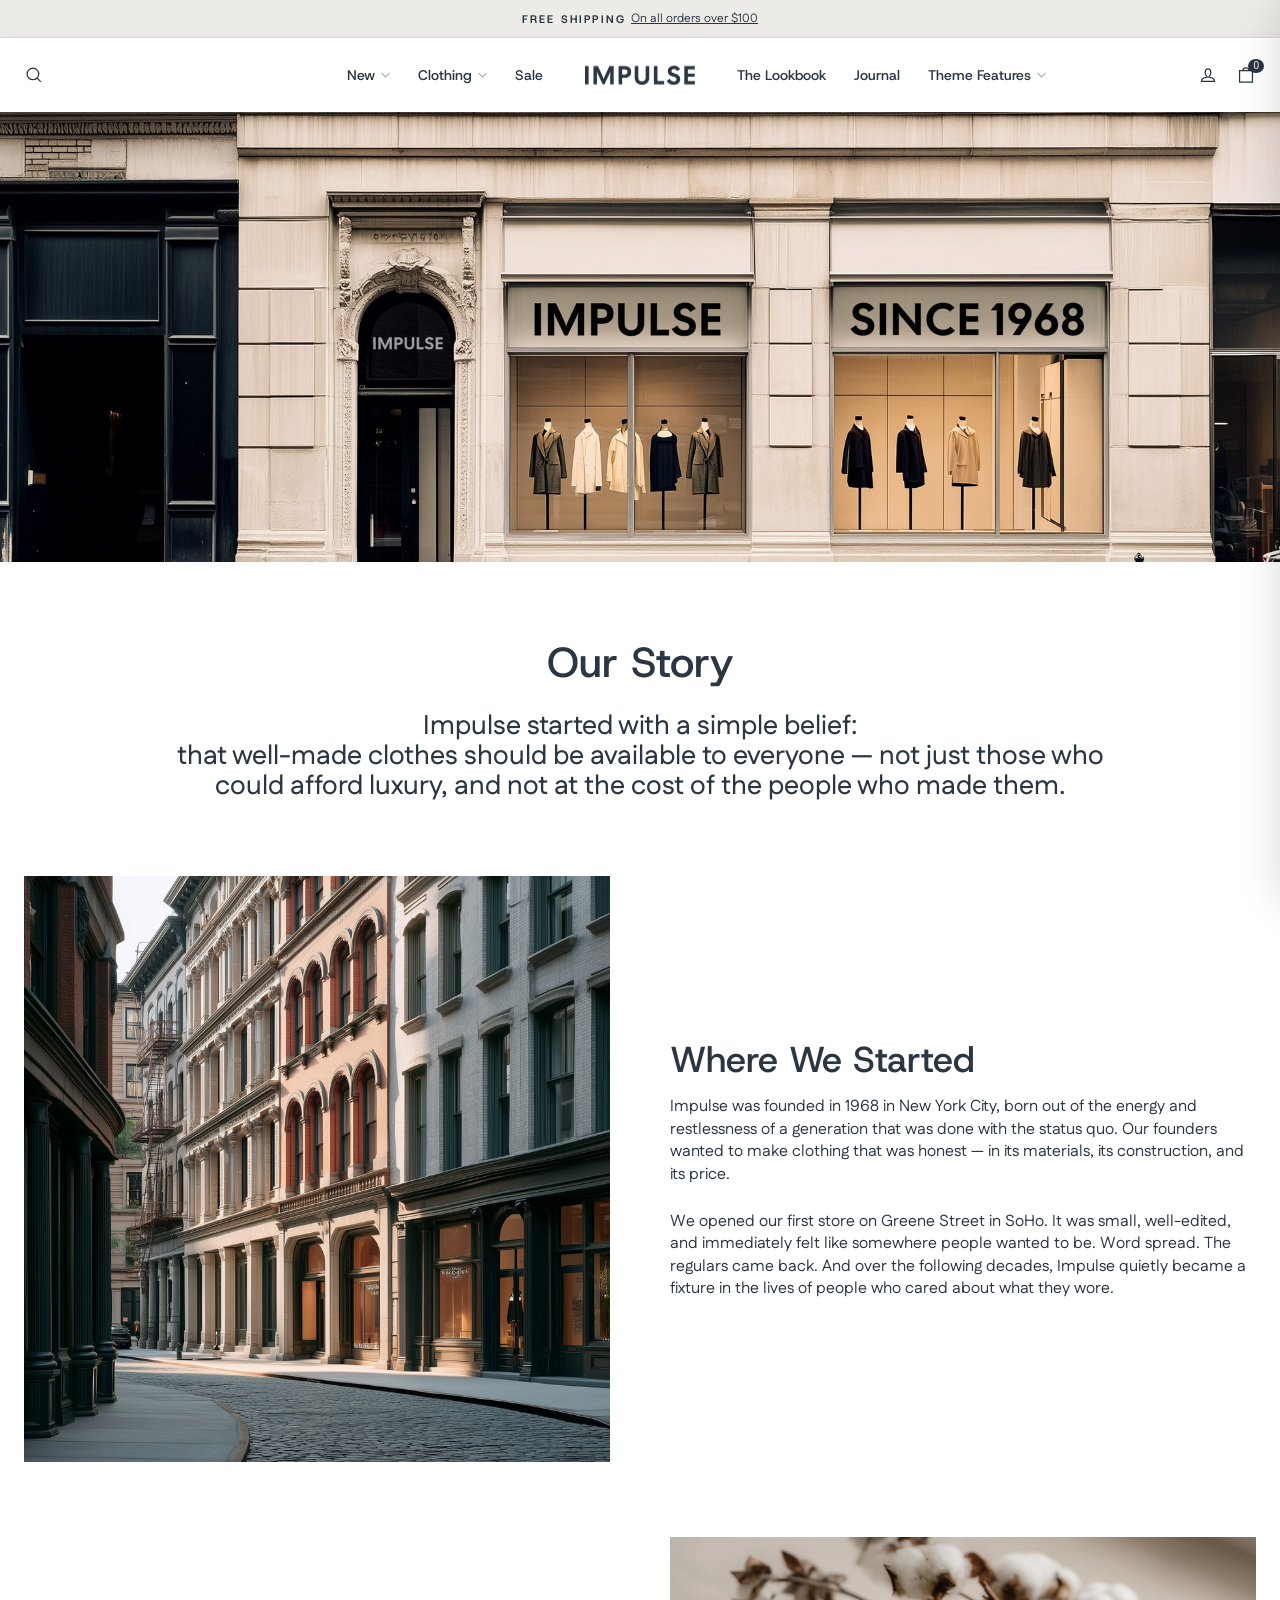
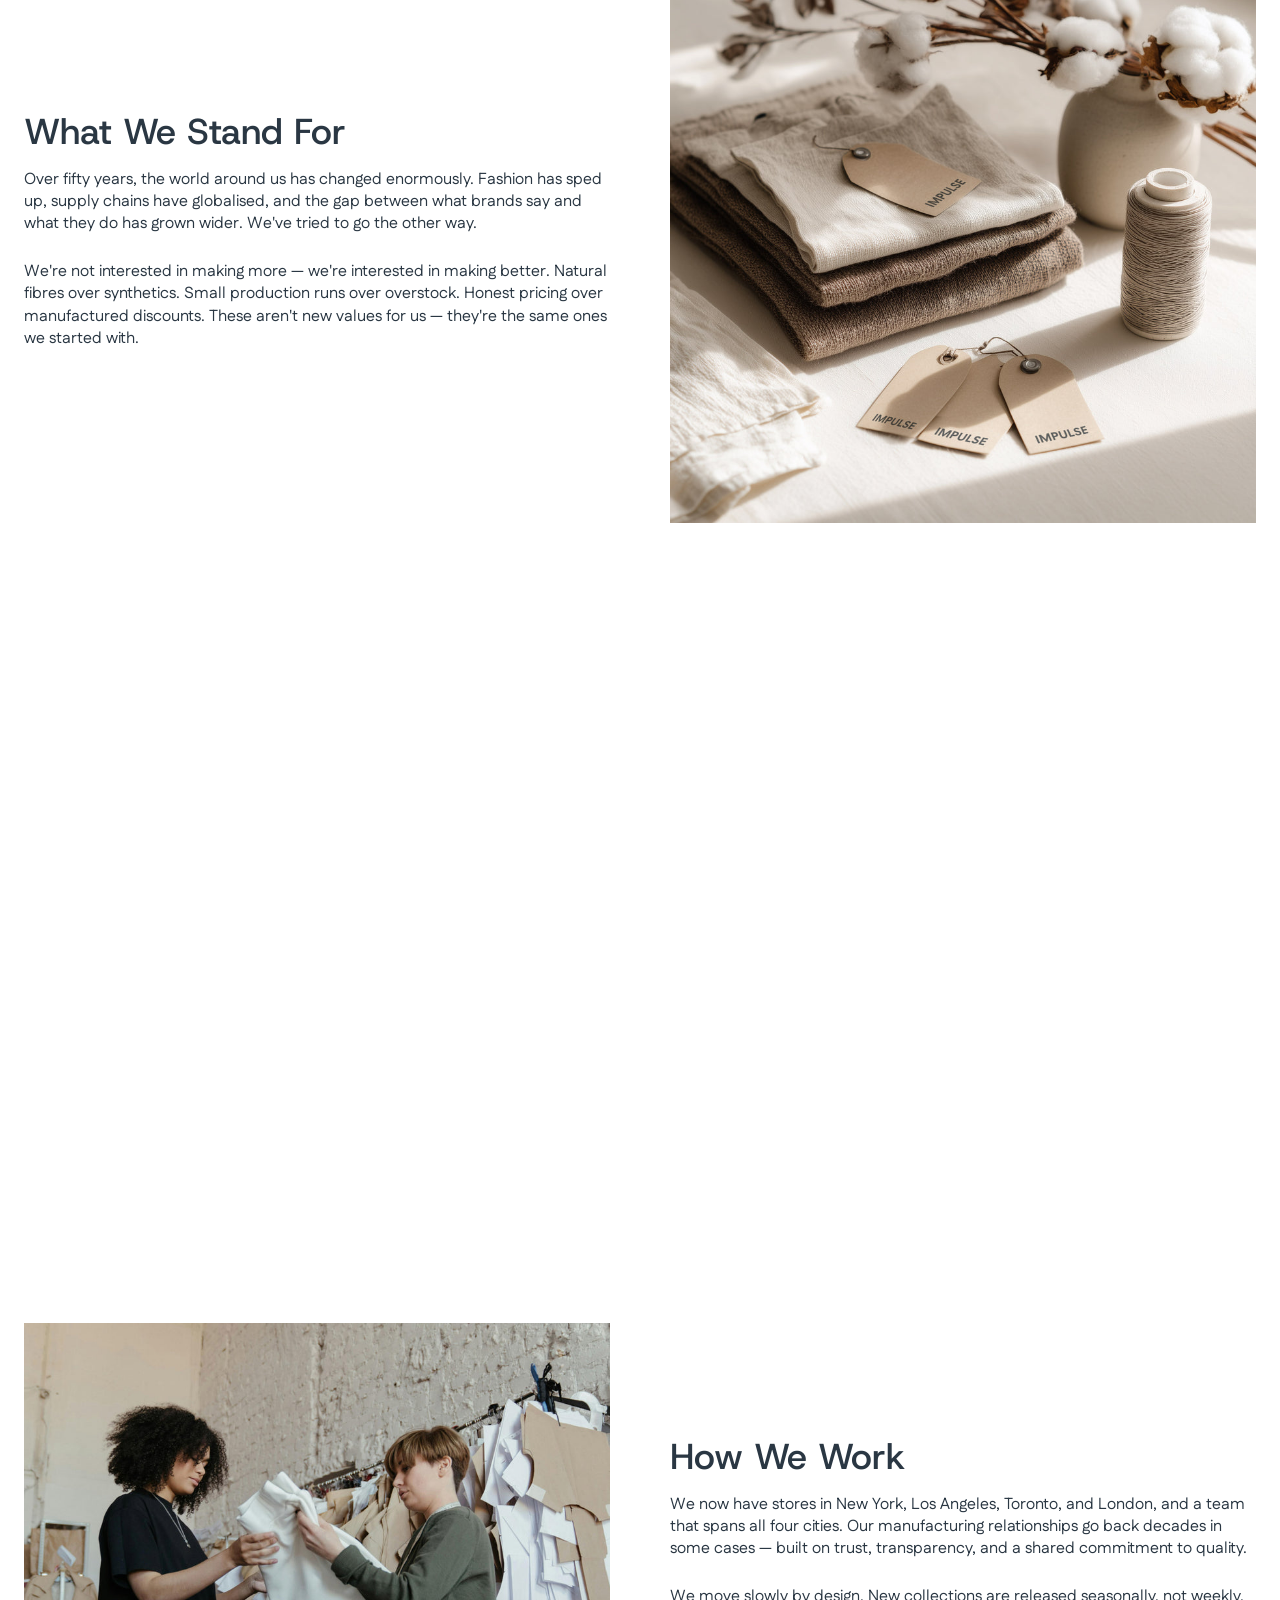
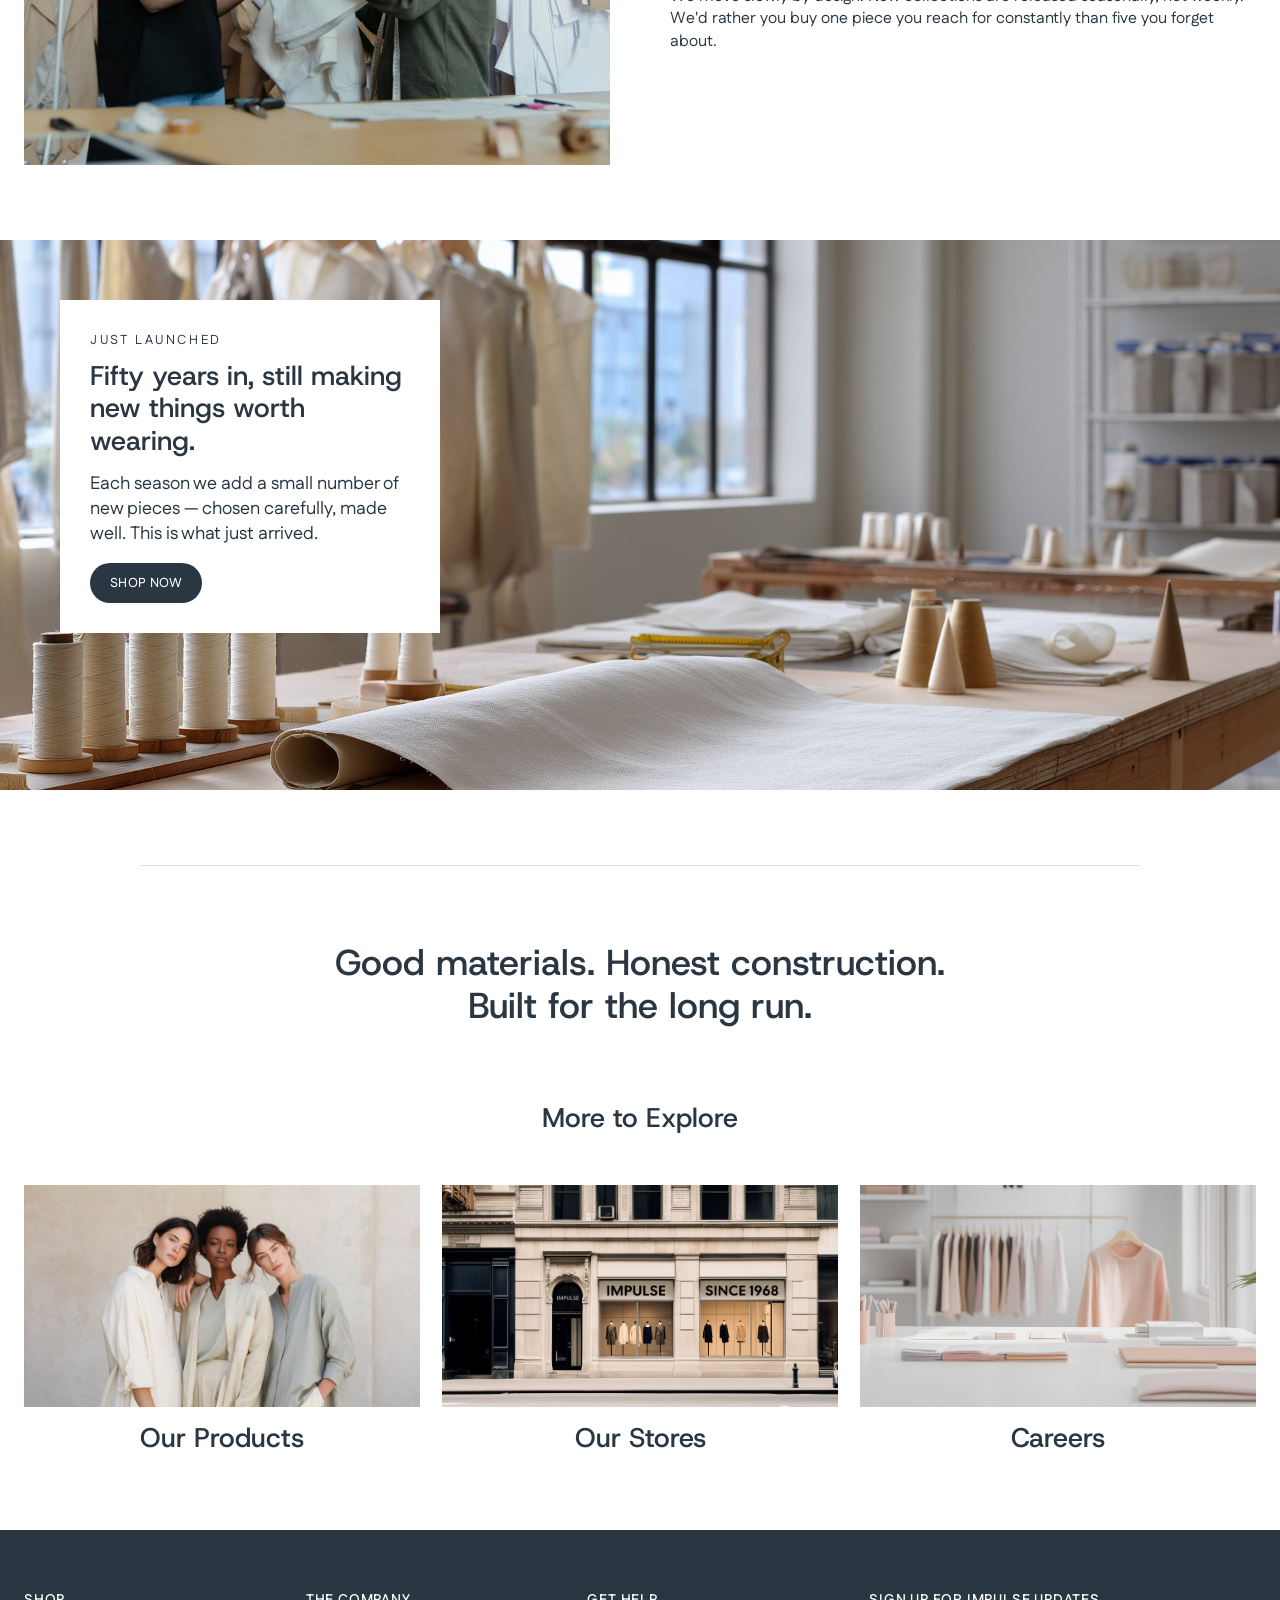
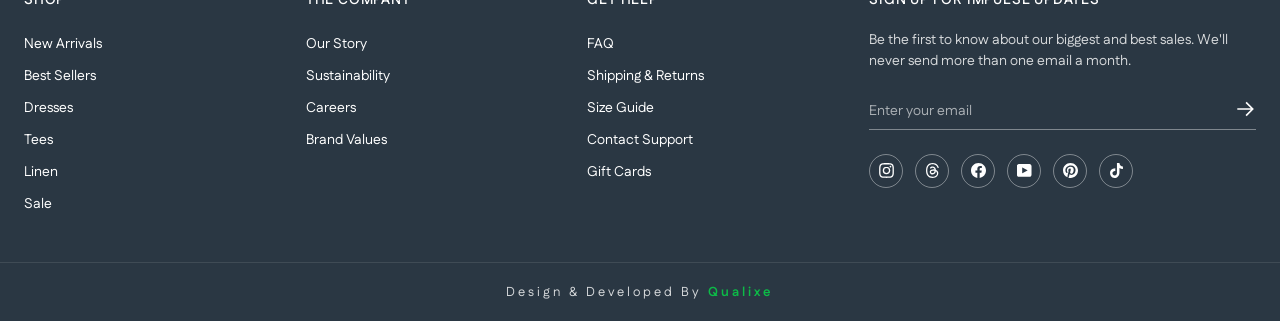
==== about.html @ 66dd013a "contact, about page added" ====
<!DOCTYPE html>
<html lang="en">

<head>
	<meta charset="UTF-8">
	<meta name="viewport" content="width=device-width, initial-scale=1.0">
	<title>Impulse | About Us</title>
	<!-- link css -->
	<link rel="stylesheet" href="./assets/css/swiper-bundle.min.css">
	<link rel="stylesheet" href="./assets/css/style.css">
</head>

<body>

	<!-- announcement bar start -->
	<div class="announcement-bar">
		<div class="announcement-bar__slide is-active">
			<span class="announcement-bar__text">Free shipping</span>
			<a href="#" class="announcement-bar__link">On all orders over $100</a>
		</div>
		<div class="announcement-bar__slide">
			<span class="announcement-bar__text">Hassle-free returns</span>
			<a href="#" class="announcement-bar__link">30-day postage paid returns</a>
		</div>
	</div>
	<!-- announcement bar end -->

	<header class="header" id="siteHeader">
		<!-- secondary toolbar (desktop only) -->
		<div class="header__toolbar">
			<div class="header__toolbar-inner container">
				<ul class="header__toolbar-links">
					<li><a href="#">Sustainability</a></li>
					<li><a href="#">Garment Care</a></li>
					<li><a href="contact.html">Find a Store</a></li>
					<li><a href="contact.html">Customer Care</a></li>
				</ul>
				<div class="header__toolbar-right">
					<div class="header__toolbar-social">
						<a href="#" aria-label="Instagram"><svg viewBox="0 0 32 32">
								<path
									d="M16 3.094c4.206 0 4.7.019 6.363.094 1.538.069 2.369.325 2.925.544.738.287 1.262.625 1.813 1.175s.894 1.075 1.175 1.813c.212.556.475 1.387.544 2.925.075 1.662.094 2.156.094 6.363s-.019 4.7-.094 6.363c-.069 1.538-.325 2.369-.544 2.925-.288.738-.625 1.262-1.175 1.813s-1.075.894-1.813 1.175c-.556.212-1.387.475-2.925.544-1.663.075-2.156.094-6.363.094s-4.7-.019-6.363-.094c-1.537-.069-2.369-.325-2.925-.544-.737-.288-1.263-.625-1.813-1.175s-.894-1.075-1.175-1.813c-.212-.556-.475-1.387-.544-2.925-.075-1.663-.094-2.156-.094-6.363s.019-4.7.094-6.363c.069-1.537.325-2.369.544-2.925.287-.737.625-1.263 1.175-1.813s1.075-.894 1.813-1.175c.556-.212 1.388-.475 2.925-.544 1.662-.081 2.156-.094 6.363-.094zm0-2.838c-4.275 0-4.813.019-6.494.094-1.675.075-2.819.344-3.819.731-1.037.4-1.913.944-2.788 1.819S1.486 4.656 1.08 5.688c-.387 1-.656 2.144-.731 3.825-.075 1.675-.094 2.213-.094 6.488s.019 4.813.094 6.494c.075 1.675.344 2.819.731 3.825.4 1.038.944 1.913 1.819 2.788s1.756 1.413 2.788 1.819c1 .387 2.144.656 3.825.731s2.213.094 6.494.094 4.813-.019 6.494-.094c1.675-.075 2.819-.344 3.825-.731 1.038-.4 1.913-.944 2.788-1.819s1.413-1.756 1.819-2.788c.387-1 .656-2.144.731-3.825s.094-2.212.094-6.494-.019-4.813-.094-6.494c-.075-1.675-.344-2.819-.731-3.825-.4-1.038-.944-1.913-1.819-2.788s-1.756-1.413-2.788-1.819c-1-.387-2.144-.656-3.825-.731C20.812.275 20.275.256 16 .256z" />
								<path
									d="M16 7.912a8.088 8.088 0 0 0 0 16.175c4.463 0 8.087-3.625 8.087-8.088s-3.625-8.088-8.088-8.088zm0 13.338a5.25 5.25 0 1 1 0-10.5 5.25 5.25 0 1 1 0 10.5zM26.294 7.594a1.887 1.887 0 1 1-3.774.002 1.887 1.887 0 0 1 3.774-.003z" />
							</svg></a>
						<a href="#" aria-label="Threads"><svg viewBox="0 0 20 20">
								<path
									d="M14.743 9.27a6.873 6.873 0 0 0-.262-.12c-.154-2.844-1.708-4.472-4.318-4.49h-.036c-1.56 0-2.859.667-3.658 1.88l1.435.984c.597-.905 1.534-1.098 2.224-1.098h.024c.86.005 1.508.255 1.927.742.306.355.51.845.611 1.464a10.98 10.98 0 0 0-2.467-.12c-2.48.144-4.076 1.59-3.969 3.602.054 1.02.563 1.897 1.43 2.47.735.485 1.68.722 2.663.668 1.298-.07 2.316-.566 3.026-1.471.54-.688.88-1.579 1.031-2.701.619.373 1.077.864 1.33 1.455.43 1.003.456 2.652-.89 3.997-1.18 1.178-2.596 1.688-4.738 1.703-2.376-.017-4.173-.78-5.342-2.264C3.67 14.58 3.105 12.57 3.084 10c.021-2.571.586-4.58 1.68-5.97 1.169-1.486 2.966-2.248 5.341-2.265 2.394.017 4.222.783 5.435 2.275.595.732 1.043 1.653 1.339 2.726l1.682-.45c-.358-1.32-.922-2.458-1.69-3.402C15.316 1.001 13.041.02 10.111 0H10.1C7.175.02 4.926 1.004 3.415 2.925c-1.344 1.709-2.037 4.087-2.06 7.068v.014c.023 2.98.716 5.359 2.06 7.068C4.926 18.995 7.175 19.98 10.1 20h.011c2.6-.018 4.433-.699 5.943-2.207 1.975-1.974 1.916-4.447 1.265-5.966-.467-1.089-1.358-1.973-2.576-2.557Zm-4.489 4.22c-1.087.062-2.217-.427-2.273-1.472-.041-.775.552-1.64 2.34-1.743.205-.012.406-.018.603-.018.65 0 1.257.063 1.81.184-.207 2.573-1.415 2.99-2.48 3.05Z" />
							</svg></a>
						<a href="#" aria-label="Facebook"><svg viewBox="0 0 14222 14222">
								<path
									d="M14222 7112c0 3549.352-2600.418 6491.344-6000 7024.72V9168h1657l315-2056H8222V5778c0-562 275-1111 1159-1111h897V2917s-814-139-1592-139c-1624 0-2686 984-2686 2767v1567H4194v2056h1806v4968.72C2600.418 13603.344 0 10661.352 0 7112 0 3184.703 3183.703 1 7111 1s7111 3183.703 7111 7111Zm-8222 7025c362 57 733 86 1111 86-377.945 0-749.003-29.485-1111-86.28Zm2222 0v-.28a7107.458 7107.458 0 0 1-167.717 24.267A7407.158 7407.158 0 0 0 8222 14137Zm-167.717 23.987C7745.664 14201.89 7430.797 14223 7111 14223c319.843 0 634.675-21.479 943.283-62.013Z" />
							</svg></a>
						<a href="#" aria-label="YouTube"><svg viewBox="0 0 21 20">
								<path
									d="M-.196 15.803q0 1.23.812 2.092t1.977.861h14.946q1.165 0 1.977-.861t.812-2.092V3.909q0-1.23-.82-2.116T17.539.907H2.593q-1.148 0-1.969.886t-.82 2.116v11.894zm7.465-2.149V6.058q0-.115.066-.18.049-.016.082-.016l.082.016 7.153 3.806q.066.066.066.164 0 .066-.066.131l-7.153 3.806q-.033.033-.066.033-.066 0-.098-.033-.066-.066-.066-.131z" />
							</svg></a>
						<a href="#" aria-label="Pinterest"><svg viewBox="0 0 256 256">
								<path
									d="M0 128.002c0 52.414 31.518 97.442 76.619 117.239-.36-8.938-.064-19.668 2.228-29.393 2.461-10.391 16.47-69.748 16.47-69.748s-4.089-8.173-4.089-20.252c0-18.969 10.994-33.136 24.686-33.136 11.643 0 17.268 8.745 17.268 19.217 0 11.704-7.465 29.211-11.304 45.426-3.207 13.578 6.808 24.653 20.203 24.653 24.252 0 40.586-31.149 40.586-68.055 0-28.054-18.895-49.052-53.262-49.052-38.828 0-63.017 28.956-63.017 61.3 0 11.152 3.288 19.016 8.438 25.106 2.368 2.797 2.697 3.922 1.84 7.134-.614 2.355-2.024 8.025-2.608 10.272-.852 3.242-3.479 4.401-6.409 3.204-17.884-7.301-26.213-26.886-26.213-48.902 0-36.361 30.666-79.961 91.482-79.961 48.87 0 81.035 35.364 81.035 73.325 0 50.213-27.916 87.726-69.066 87.726-13.819 0-26.818-7.47-31.271-15.955 0 0-7.431 29.492-9.005 35.187-2.714 9.869-8.026 19.733-12.883 27.421a127.897 127.897 0 0 0 36.277 5.249c70.684 0 127.996-57.309 127.996-128.005C256.001 57.309 198.689 0 128.005 0 57.314 0 0 57.309 0 128.002Z" />
							</svg></a>
						<a href="#" aria-label="TikTok"><svg viewBox="0 0 2859 3333">
								<path
									d="M2081 0c55 473 319 755 778 785v532c-266 26-499-61-770-225v995c0 1264-1378 1659-1932 753-356-583-138-1606 1004-1647v561c-87 14-180 36-265 65-254 86-398 247-358 531 77 544 1075 705 992-358V1h551z" />
							</svg></a>
					</div>
					<div class="header__currency">
						<button type="button" id="currencyToggle">
							United States (USD $)
							<svg class="chevron" viewBox="0 0 28 16" fill="none" xmlns="http://www.w3.org/2000/svg">
								<path d="m1.57 1.59 12.76 12.77L27.1 1.59" stroke-width="2" stroke="currentColor" fill="none" />
							</svg>
						</button>
						<ul class="header__currency-list" id="currencyList">
							<li><a href="#">United States (USD $)</a></li>
							<li><a href="#">Afghanistan (USD $)</a></li>
							<li><a href="#">Åland Islands (EUR &euro;)</a></li>
							<li><a href="#">Albania (USD $)</a></li>
							<li><a href="#">Algeria (USD $)</a></li>
							<li><a href="#">Andorra (EUR &euro;)</a></li>
							<li><a href="#">Angola (USD $)</a></li>
							<li><a href="#">Anguilla (USD $)</a></li>
							<li><a href="#">Antigua &amp; Barbuda (USD $)</a></li>
							<li><a href="#">Argentina (USD $)</a></li>
							<li><a href="#">Armenia (USD $)</a></li>
							<li><a href="#">Aruba (USD $)</a></li>
							<li><a href="#">Ascension Island (USD $)</a></li>
							<li><a href="#">Australia (AUD $)</a></li>
							<li><a href="#">Austria (EUR &euro;)</a></li>
						</ul>
					</div>
				</div>
			</div>
		</div>
		<!-- main header row -->
		<div class="header__main">
			<div class="header__main-inner container">
				<div class="header__side header__side--left">
					<button class="header__icon-btn header__search-btn only-desktop" id="searchToggle" aria-label="Search">
						<svg aria-hidden="true" focusable="false" role="presentation" class="icon icon-search" viewBox="0 0 64 64">
							<title>icon-search</title>
							<path d="M47.16 28.58A18.58 18.58 0 1 1 28.58 10a18.58 18.58 0 0 1 18.58 18.58ZM54 54 41.94 42"></path>
						</svg>
					</button>
					<button class="header__icon-btn header__menu-toggle only-mobile" id="menuToggle" aria-label="Site navigation">
						<svg class="icon icon-hamburger" viewBox="0 0 64 64" fill="none" xmlns="http://www.w3.org/2000/svg">
							<path d="M7 15h51M7 32h43M7 49h51" />
						</svg>
					</button>

					<nav class="header__nav only-desktop">
						<ul>
							<li class="header__nav-item has-megamenu">
								<details class="megamenu-details">
									<summary>New
										<svg class="chevron" viewBox="0 0 28 16" fill="none" xmlns="http://www.w3.org/2000/svg">
											<path d="m1.57 1.59 12.76 12.77L27.1 1.59" stroke-width="2" stroke="currentColor" fill="none" />
										</svg>
									</summary>
									<div class="megamenu">
										<div class="megamenu__inner container">
											<div class="megamenu__columns">
												<div class="megamenu__col">
													<a href="collections.html" class="megamenu__col-title">Featured</a>
													<a href="collections.html">All New</a>
													<a href="collections.html">New This Week</a>
													<a href="collections.html">Staff Picks</a>
													<a href="collections.html">Spring / Summer Edit</a>
												</div>
												<div class="megamenu__col">
													<span class="megamenu__col-title">Shop By Category</span>
													<a href="collections.html">New Dresses</a>
													<a href="collections.html">New Tops</a>
													<a href="collections.html">New Bottoms</a>
													<a href="collections.html">New Layers</a>
													<a href="collections.html">New Linen</a>
												</div>
												<div class="megamenu__col">
													<span class="megamenu__col-title">Shop By Occasion</span>
													<a href="collections.html">Everyday Essentials</a>
													<a href="collections.html">Workwear</a>
													<a href="collections.html">Weekend</a>
													<a href="collections.html">Vacation Ready</a>
													<a href="collections.html">Event Dressing</a>
												</div>
												<div class="megamenu__col">
													<span class="megamenu__col-title">Collections</span>
													<a href="collections.html">The Linen Edit</a>
													<a href="collections.html">Minimalist Staples</a>
													<a href="collections.html">Soft Tailoring</a>
													<a href="collections.html">Neutral Tones</a>
													<a href="collections.html">Monochrome Looks</a>
												</div>
											</div>
											<div class="megamenu__promos">
												<a href="collections.html" class="megamenu__promo">
													<img src="./assets/images/grid/grid-soft-neutrals.jpg" alt="Linen Favorites">
													<p class="megamenu__promo-title">Linen Favorites</p>
													<p class="megamenu__promo-text">Breathable, relaxed pieces for everyday wear</p>
												</a>
												<a href="collections.html" class="megamenu__promo">
													<img src="./assets/images/products/product-wren-coat.png" alt="The Wren Coat">
													<p class="megamenu__promo-title">New This Week</p>
													<span class="btn btn--sm">The Wren Coat</span>
												</a>
											</div>
										</div>
									</div>
								</details>
							</li>
							<li class="header__nav-item has-megamenu">
								<details class="megamenu-details">
									<summary>Clothing
										<svg class="chevron" viewBox="0 0 28 16" fill="none" xmlns="http://www.w3.org/2000/svg">
											<path d="m1.57 1.59 12.76 12.77L27.1 1.59" stroke-width="2" stroke="currentColor" fill="none" />
										</svg>
									</summary>
									<div class="megamenu">
										<div class="megamenu__inner container">
											<div class="megamenu__columns megamenu__columns--with-images">
												<div class="megamenu__col">
													<a href="collections.html"><img src="./assets/images/categories/category-tops.jpg" alt="Tops"
															class="megamenu__col-img"></a>
													<a href="collections.html" class="megamenu__col-title">Tops</a>
													<a href="collections.html">Tees</a>
													<a href="collections.html">Shirts</a>
													<a href="collections.html">Knit Tops</a>
												</div>
												<div class="megamenu__col">
													<a href="collections.html"><img src="./assets/images/categories/category-bottoms.jpg" alt="Bottoms"
															class="megamenu__col-img"></a>
													<a href="collections.html" class="megamenu__col-title">Bottoms</a>
													<a href="collections.html">Trousers</a>
													<a href="collections.html">Skirts</a>
													<a href="collections.html">Shorts</a>
												</div>
												<div class="megamenu__col">
													<a href="collections.html"><img src="./assets/images/categories/category-dresses.jpg" alt="Dresses"
															class="megamenu__col-img"></a>
													<a href="collections.html" class="megamenu__col-title">Dresses</a>
													<a href="collections.html">Casual Dresses</a>
													<a href="collections.html">Midi Dresses</a>
													<a href="collections.html">Occasional Dresses</a>
												</div>
												<div class="megamenu__col">
													<a href="collections.html"><img src="./assets/images/categories/category-layers.jpg" alt="Layers"
															class="megamenu__col-img"></a>
													<a href="collections.html" class="megamenu__col-title">Layers</a>
													<a href="collections.html">Blazers</a>
													<a href="collections.html">Jackets</a>
													<a href="collections.html">Cardigans</a>
													<a href="collections.html">Sweaters</a>
												</div>
												<div class="megamenu__col">
													<a href="collections.html"><img src="./assets/images/categories/category-linen.jpg" alt="Linen"
															class="megamenu__col-img"></a>
													<a href="collections.html" class="megamenu__col-title">Linen</a>
													<a href="collections.html">Linen Dresses</a>
													<a href="collections.html">Linen Shirts</a>
													<a href="collections.html">Linen Pants</a>
													<a href="collections.html">Linen Shorts</a>
													<a href="collections.html">Linen Layers</a>
												</div>
											</div>
										</div>
									</div>
								</details>
							</li>
							<li class="header__nav-item"><a href="collections.html">Sale</a></li>
						</ul>
					</nav>
				</div>

				<a href="./index.html" class="header__logo">
					<img src="./assets/images/logo/logo.png" alt="Impulse" class="header__logo-img header__logo-img--dark">
					<img src="./assets/images/logo/logo-white.png" alt="Impulse" class="header__logo-img header__logo-img--light">
				</a>

				<div class="header__side header__side--right">
					<nav class="header__nav only-desktop">
						<ul>
							<li class="header__nav-item"><a href="#">The Lookbook</a></li>
							<li class="header__nav-item"><a href="#">Journal</a></li>
							<li class="header__nav-item has-megamenu">
								<details class="megamenu-details">
									<summary>Theme Features
										<svg class="chevron" viewBox="0 0 28 16" fill="none" xmlns="http://www.w3.org/2000/svg">
											<path d="m1.57 1.59 12.76 12.77L27.1 1.59" stroke-width="2" stroke="currentColor" fill="none" />
										</svg>
									</summary>
									<div class="megamenu">
										<div class="megamenu__inner container">
											<div class="megamenu__columns megamenu__columns--narrow">
												<div class="megamenu__col">
													<span class="megamenu__col-title">Presets</span>
													<a href="#">Impulse</a>
													<a href="#">Apothecary</a>
													<a href="#">Dune</a>
													<a href="#">Terrain</a>
												</div>
												<div class="megamenu__col">
													<span class="megamenu__col-title">Pages</span>
													<a href="products.html">Product Page</a>
													<a href="collections.html">Collection Page</a>
													<a href="#">Pre-order</a>
													<a href="#">Gift Card</a>
													<a href="contact.html">Find a Store</a>
												</div>
											</div>
											<div class="megamenu__promos megamenu__promos--single">
												<a href="collections.html" class="megamenu__promo">
													<img src="./assets/images/hero/hero-main.jpg" alt="Impulse Theme">
												</a>
											</div>
										</div>
									</div>
								</details>
							</li>
						</ul>
					</nav>
					<div class="header__icons">
						<button class="header__icon-btn header__search-btn only-mobile" id="searchToggleMobile" aria-label="Search">
							<svg aria-hidden="true" focusable="false" role="presentation" class="icon icon-search"
								viewBox="0 0 64 64">
								<title>icon-search</title>
								<path d="M47.16 28.58A18.58 18.58 0 1 1 28.58 10a18.58 18.58 0 0 1 18.58 18.58ZM54 54 41.94 42"></path>
							</svg>
						</button>
						<button class="header__icon-btn only-desktop" aria-label="Account">
							<svg class="icon icon-user" viewBox="0 0 64 64" fill="none" xmlns="http://www.w3.org/2000/svg">
								<path
									d="M35 39.84v-2.53c3.3-1.91 6-6.66 6-11.41 0-7.63 0-13.82-9-13.82s-9 6.19-9 13.82c0 4.75 2.7 9.51 6 11.41v2.53c-10.18.85-18 6-18 12.16h42c0-6.19-7.82-11.31-18-12.16Z" />
							</svg>
						</button>
						<button class="header__icon-btn header__cart-btn" id="cartToggle" aria-label="Cart">
							<svg class="icon icon-bag-minimal" viewBox="0 0 64 64" fill="none" xmlns="http://www.w3.org/2000/svg">
								<path d="M11.375 17.863h41.25v36.75h-41.25z" />
								<path d="M22.25 18c0-7.105 4.35-9 9.75-9s9.75 1.895 9.75 9" />
							</svg>
							<span class="header__cart-count">0</span>
						</button>
					</div>
				</div>
			</div>
		</div>
		<!-- search bar dropdown -->
		<div class="header__search-bar" id="searchBar">
			<div class="header__search-bar-inner container">
				<input type="search" id="searchInput" placeholder="Search our store" aria-label="Search our store"
					autocomplete="off">
				<button id="searchClose" aria-label="Close search">
					<svg viewBox="0 0 20 20" fill="none" xmlns="http://www.w3.org/2000/svg">
						<path d="M4 4l12 12M16 4L4 16" stroke="currentColor" stroke-width="1.4" />
					</svg>
				</button>
			</div>

			<div class="search-results container" id="searchResults" hidden>
				<div class="search-results__inner">
					<div class="search-results__col search-results__col--left">
						<div class="search-results__group" id="searchSuggestionsGroup" hidden>
							<h4 class="search-results__heading">Suggestions</h4>
							<ul class="search-results__list" id="searchSuggestionsList"></ul>
						</div>
						<div class="search-results__group" id="searchPagesGroup" hidden>
							<h4 class="search-results__heading">Pages:</h4>
							<ul class="search-results__list" id="searchPagesList"></ul>
						</div>
						<div class="search-results__group" id="searchCollectionsGroup" hidden>
							<h4 class="search-results__heading">Collections:</h4>
							<ul class="search-results__list" id="searchCollectionsList"></ul>
						</div>
					</div>
					<div class="search-results__col search-results__col--right" id="searchProductsGroup" hidden>
						<h4 class="search-results__heading">Products</h4>
						<ul class="search-results__products" id="searchProductsList"></ul>
					</div>
				</div>
				<a href="#" class="search-results__view-more" id="searchViewMore" hidden>View more &rarr;</a>
				<p class="search-results__empty" id="searchEmpty" hidden></p>
			</div>
		</div>
	</header>
	<nav class="mobile-nav" id="mobileNav">
		<div class="mobile-nav__header">
			<img src="./assets/images/logo/logo.png" alt="Impulse" class="mobile-nav__logo">
			<button class="mobile-nav__close" id="mobileNavClose" aria-label="Close menu">
				<svg viewBox="0 0 20 20" fill="none" xmlns="http://www.w3.org/2000/svg">
					<path d="M4 4l12 12M16 4L4 16" stroke="currentColor" stroke-width="1.4" />
				</svg>
			</button>
		</div>

		<ul class="mobile-nav__list">
			<li style="--i:0">
				<details class="mobile-nav__details">
					<summary>New
						<svg class="chevron" viewBox="0 0 28 16" fill="none" xmlns="http://www.w3.org/2000/svg">
							<path d="m1.57 1.59 12.76 12.77L27.1 1.59" stroke-width="2" stroke="currentColor" fill="none" />
						</svg>
					</summary>
					<ul class="mobile-nav__sublist">
						<li>
							<details class="mobile-nav__details mobile-nav__details--sub">
								<summary>Featured
									<svg class="chevron chevron--circle" viewBox="0 0 28 16" fill="none"
										xmlns="http://www.w3.org/2000/svg">
										<path d="m1.57 1.59 12.76 12.77L27.1 1.59" stroke-width="2" stroke="currentColor" fill="none" />
									</svg>
								</summary>
								<ul class="mobile-nav__grandchild">
									<li><a href="collections.html">All New</a></li>
									<li><a href="collections.html">New This Week</a></li>
									<li><a href="collections.html">Staff Picks</a></li>
									<li><a href="collections.html">Spring / Summer Edit</a></li>
								</ul>
							</details>
						</li>
						<li>
							<details class="mobile-nav__details mobile-nav__details--sub">
								<summary>Shop By Category
									<svg class="chevron chevron--circle" viewBox="0 0 28 16" fill="none"
										xmlns="http://www.w3.org/2000/svg">
										<path d="m1.57 1.59 12.76 12.77L27.1 1.59" stroke-width="2" stroke="currentColor" fill="none" />
									</svg>
								</summary>
								<ul class="mobile-nav__grandchild">
									<li><a href="collections.html">New Dresses</a></li>
									<li><a href="collections.html">New Tops</a></li>
									<li><a href="collections.html">New Bottoms</a></li>
									<li><a href="collections.html">New Layers</a></li>
									<li><a href="collections.html">New Linen</a></li>
								</ul>
							</details>
						</li>
						<li>
							<details class="mobile-nav__details mobile-nav__details--sub">
								<summary>Shop By Occasion
									<svg class="chevron chevron--circle" viewBox="0 0 28 16" fill="none"
										xmlns="http://www.w3.org/2000/svg">
										<path d="m1.57 1.59 12.76 12.77L27.1 1.59" stroke-width="2" stroke="currentColor" fill="none" />
									</svg>
								</summary>
								<ul class="mobile-nav__grandchild">
									<li><a href="collections.html">Everyday Essentials</a></li>
									<li><a href="collections.html">Workwear</a></li>
									<li><a href="collections.html">Weekend</a></li>
									<li><a href="collections.html">Vacation Ready</a></li>
									<li><a href="collections.html">Event Dressing</a></li>
								</ul>
							</details>
						</li>
						<li>
							<details class="mobile-nav__details mobile-nav__details--sub">
								<summary>Collections
									<svg class="chevron chevron--circle" viewBox="0 0 28 16" fill="none"
										xmlns="http://www.w3.org/2000/svg">
										<path d="m1.57 1.59 12.76 12.77L27.1 1.59" stroke-width="2" stroke="currentColor" fill="none" />
									</svg>
								</summary>
								<ul class="mobile-nav__grandchild">
									<li><a href="collections.html">The Linen Edit</a></li>
									<li><a href="collections.html">Minimalist Staples</a></li>
									<li><a href="collections.html">Soft Tailoring</a></li>
									<li><a href="collections.html">Neutral Tones</a></li>
									<li><a href="collections.html">Monochrome Looks</a></li>
								</ul>
							</details>
						</li>
					</ul>
				</details>
			</li>

			<li style="--i:1">
				<details class="mobile-nav__details">
					<summary>Clothing
						<svg class="chevron" viewBox="0 0 28 16" fill="none" xmlns="http://www.w3.org/2000/svg">
							<path d="m1.57 1.59 12.76 12.77L27.1 1.59" stroke-width="2" stroke="currentColor" fill="none" />
						</svg>
					</summary>
					<ul class="mobile-nav__sublist">
						<li>
							<details class="mobile-nav__details mobile-nav__details--sub">
								<summary>Tops
									<svg class="chevron chevron--circle" viewBox="0 0 28 16" fill="none"
										xmlns="http://www.w3.org/2000/svg">
										<path d="m1.57 1.59 12.76 12.77L27.1 1.59" stroke-width="2" stroke="currentColor" fill="none" />
									</svg>
								</summary>
								<ul class="mobile-nav__grandchild">
									<li><a href="collections.html">Tees</a></li>
									<li><a href="collections.html">Shirts</a></li>
									<li><a href="collections.html">Knit Tops</a></li>
								</ul>
							</details>
						</li>
						<li>
							<details class="mobile-nav__details mobile-nav__details--sub">
								<summary>Bottoms
									<svg class="chevron chevron--circle" viewBox="0 0 28 16" fill="none"
										xmlns="http://www.w3.org/2000/svg">
										<path d="m1.57 1.59 12.76 12.77L27.1 1.59" stroke-width="2" stroke="currentColor" fill="none" />
									</svg>
								</summary>
								<ul class="mobile-nav__grandchild">
									<li><a href="collections.html">Trousers</a></li>
									<li><a href="collections.html">Skirts</a></li>
									<li><a href="collections.html">Shorts</a></li>
								</ul>
							</details>
						</li>
						<li>
							<details class="mobile-nav__details mobile-nav__details--sub">
								<summary>Dresses
									<svg class="chevron chevron--circle" viewBox="0 0 28 16" fill="none"
										xmlns="http://www.w3.org/2000/svg">
										<path d="m1.57 1.59 12.76 12.77L27.1 1.59" stroke-width="2" stroke="currentColor" fill="none" />
									</svg>
								</summary>
								<ul class="mobile-nav__grandchild">
									<li><a href="collections.html">Casual Dresses</a></li>
									<li><a href="collections.html">Midi Dresses</a></li>
									<li><a href="collections.html">Occasional Dresses</a></li>
								</ul>
							</details>
						</li>
						<li>
							<details class="mobile-nav__details mobile-nav__details--sub">
								<summary>Layers
									<svg class="chevron chevron--circle" viewBox="0 0 28 16" fill="none"
										xmlns="http://www.w3.org/2000/svg">
										<path d="m1.57 1.59 12.76 12.77L27.1 1.59" stroke-width="2" stroke="currentColor" fill="none" />
									</svg>
								</summary>
								<ul class="mobile-nav__grandchild">
									<li><a href="collections.html">Blazers</a></li>
									<li><a href="collections.html">Jackets</a></li>
									<li><a href="collections.html">Cardigans</a></li>
									<li><a href="collections.html">Sweaters</a></li>
								</ul>
							</details>
						</li>
						<li>
							<details class="mobile-nav__details mobile-nav__details--sub">
								<summary>Linen
									<svg class="chevron chevron--circle" viewBox="0 0 28 16" fill="none"
										xmlns="http://www.w3.org/2000/svg">
										<path d="m1.57 1.59 12.76 12.77L27.1 1.59" stroke-width="2" stroke="currentColor" fill="none" />
									</svg>
								</summary>
								<ul class="mobile-nav__grandchild">
									<li><a href="collections.html">Linen Dresses</a></li>
									<li><a href="collections.html">Linen Shirts</a></li>
									<li><a href="collections.html">Linen Pants</a></li>
									<li><a href="collections.html">Linen Shorts</a></li>
									<li><a href="collections.html">Linen Layers</a></li>
								</ul>
							</details>
						</li>
					</ul>
				</details>
			</li>

			<li style="--i:2"><a href="collections.html" class="mobile-nav__toplevel-link">Sale</a></li>
			<li style="--i:3"><a href="#" class="mobile-nav__toplevel-link">The Lookbook</a></li>
			<li style="--i:4"><a href="#" class="mobile-nav__toplevel-link">Journal</a></li>

			<li style="--i:5">
				<details class="mobile-nav__details">
					<summary>Theme Features
						<svg class="chevron" viewBox="0 0 28 16" fill="none" xmlns="http://www.w3.org/2000/svg">
							<path d="m1.57 1.59 12.76 12.77L27.1 1.59" stroke-width="2" stroke="currentColor" fill="none" />
						</svg>
					</summary>
					<ul class="mobile-nav__sublist">
						<li>
							<details class="mobile-nav__details mobile-nav__details--sub">
								<summary>Presets
									<svg class="chevron chevron--circle" viewBox="0 0 28 16" fill="none"
										xmlns="http://www.w3.org/2000/svg">
										<path d="m1.57 1.59 12.76 12.77L27.1 1.59" stroke-width="2" stroke="currentColor" fill="none" />
									</svg>
								</summary>
								<ul class="mobile-nav__grandchild">
									<li><a href="#">Impulse</a></li>
									<li><a href="#">Apothecary</a></li>
									<li><a href="#">Dune</a></li>
									<li><a href="#">Terrain</a></li>
								</ul>
							</details>
						</li>
						<li>
							<details class="mobile-nav__details mobile-nav__details--sub">
								<summary>Pages
									<svg class="chevron chevron--circle" viewBox="0 0 28 16" fill="none"
										xmlns="http://www.w3.org/2000/svg">
										<path d="m1.57 1.59 12.76 12.77L27.1 1.59" stroke-width="2" stroke="currentColor" fill="none" />
									</svg>
								</summary>
								<ul class="mobile-nav__grandchild">
									<li><a href="products.html">Product Page</a></li>
									<li><a href="collections.html">Collection Page</a></li>
									<li><a href="#">Pre-order</a></li>
									<li><a href="#">Gift Card</a></li>
									<li><a href="contact.html">Find a Store</a></li>
								</ul>
							</details>
						</li>
					</ul>
				</details>
			</li>

			<li style="--i:6">
				<a href="#" class="mobile-nav__login">
					<svg viewBox="0 0 64 64">
						<path
							d="M35 39.84v-2.53c3.3-1.91 6-6.66 6-11.41 0-7.63 0-13.82-9-13.82s-9 6.19-9 13.82c0 4.75 2.7 9.51 6 11.41v2.53c-10.18.85-18 6-18 12.16h42c0-6.19-7.82-11.31-18-12.16Z" />
					</svg>
					Log in
				</a>
			</li>

			<li style="--i:7" class="mobile-nav__toolbar-grid">
				<a href="#">Sustainability</a>
				<a href="#">Garment Care</a>
				<a href="contact.html">Find a Store</a>
				<a href="contact.html">Customer Care</a>
			</li>
		</ul>

		<div class="mobile-nav__social" style="--i:8">
			<a href="#" aria-label="Instagram"><svg viewBox="0 0 32 32">
					<path
						d="M16 3.094c4.206 0 4.7.019 6.363.094 1.538.069 2.369.325 2.925.544.738.287 1.262.625 1.813 1.175s.894 1.075 1.175 1.813c.212.556.475 1.387.544 2.925.075 1.662.094 2.156.094 6.363s-.019 4.7-.094 6.363c-.069 1.538-.325 2.369-.544 2.925-.288.738-.625 1.262-1.175 1.813s-1.075.894-1.813 1.175c-.556.212-1.387.475-2.925.544-1.663.075-2.156.094-6.363.094s-4.7-.019-6.363-.094c-1.537-.069-2.369-.325-2.925-.544-.737-.288-1.263-.625-1.813-1.175s-.894-1.075-1.175-1.813c-.212-.556-.475-1.387-.544-2.925-.075-1.663-.094-2.156-.094-6.363s.019-4.7.094-6.363c.069-1.537.325-2.369.544-2.925.287-.737.625-1.263 1.175-1.813s1.075-.894 1.813-1.175c.556-.212 1.388-.475 2.925-.544 1.662-.081 2.156-.094 6.363-.094zm0-2.838c-4.275 0-4.813.019-6.494.094-1.675.075-2.819.344-3.819.731-1.037.4-1.913.944-2.788 1.819S1.486 4.656 1.08 5.688c-.387 1-.656 2.144-.731 3.825-.075 1.675-.094 2.213-.094 6.488s.019 4.813.094 6.494c.075 1.675.344 2.819.731 3.825.4 1.038.944 1.913 1.819 2.788s1.756 1.413 2.788 1.819c1 .387 2.144.656 3.825.731s2.213.094 6.494.094 4.813-.019 6.494-.094c1.675-.075 2.819-.344 3.825-.731 1.038-.4 1.913-.944 2.788-1.819s1.413-1.756 1.819-2.788c.387-1 .656-2.144.731-3.825s.094-2.212.094-6.494-.019-4.813-.094-6.494c-.075-1.675-.344-2.819-.731-3.825-.4-1.038-.944-1.913-1.819-2.788s-1.756-1.413-2.788-1.819c-1-.387-2.144-.656-3.825-.731C20.812.275 20.275.256 16 .256z" />
					<path
						d="M16 7.912a8.088 8.088 0 0 0 0 16.175c4.463 0 8.087-3.625 8.087-8.088s-3.625-8.088-8.088-8.088zm0 13.338a5.25 5.25 0 1 1 0-10.5 5.25 5.25 0 1 1 0 10.5zM26.294 7.594a1.887 1.887 0 1 1-3.774.002 1.887 1.887 0 0 1 3.774-.003z" />
				</svg></a>
			<a href="#" aria-label="Facebook"><svg viewBox="0 0 14222 14222">
					<path
						d="M14222 7112c0 3549.352-2600.418 6491.344-6000 7024.72V9168h1657l315-2056H8222V5778c0-562 275-1111 1159-1111h897V2917s-814-139-1592-139c-1624 0-2686 984-2686 2767v1567H4194v2056h1806v4968.72C2600.418 13603.344 0 10661.352 0 7112 0 3184.703 3183.703 1 7111 1s7111 3183.703 7111 7111Zm-8222 7025c362 57 733 86 1111 86-377.945 0-749.003-29.485-1111-86.28Zm2222 0v-.28a7107.458 7107.458 0 0 1-167.717 24.267A7407.158 7407.158 0 0 0 8222 14137Zm-167.717 23.987C7745.664 14201.89 7430.797 14223 7111 14223c319.843 0 634.675-21.479 943.283-62.013Z" />
				</svg></a>
			<a href="#" aria-label="YouTube"><svg viewBox="0 0 21 20">
					<path
						d="M-.196 15.803q0 1.23.812 2.092t1.977.861h14.946q1.165 0 1.977-.861t.812-2.092V3.909q0-1.23-.82-2.116T17.539.907H2.593q-1.148 0-1.969.886t-.82 2.116v11.894zm7.465-2.149V6.058q0-.115.066-.18.049-.016.082-.016l.082.016 7.153 3.806q.066.066.066.164 0 .066-.066.131l-7.153 3.806q-.033.033-.066.033-.066 0-.098-.033-.066-.066-.066-.131z" />
				</svg></a>
			<a href="#" aria-label="Pinterest"><svg viewBox="0 0 256 256">
					<path
						d="M0 128.002c0 52.414 31.518 97.442 76.619 117.239-.36-8.938-.064-19.668 2.228-29.393 2.461-10.391 16.47-69.748 16.47-69.748s-4.089-8.173-4.089-20.252c0-18.969 10.994-33.136 24.686-33.136 11.643 0 17.268 8.745 17.268 19.217 0 11.704-7.465 29.211-11.304 45.426-3.207 13.578 6.808 24.653 20.203 24.653 24.252 0 40.586-31.149 40.586-68.055 0-28.054-18.895-49.052-53.262-49.052-38.828 0-63.017 28.956-63.017 61.3 0 11.152 3.288 19.016 8.438 25.106 2.368 2.797 2.697 3.922 1.84 7.134-.614 2.355-2.024 8.025-2.608 10.272-.852 3.242-3.479 4.401-6.409 3.204-17.884-7.301-26.213-26.886-26.213-48.902 0-36.361 30.666-79.961 91.482-79.961 48.87 0 81.035 35.364 81.035 73.325 0 50.213-27.916 87.726-69.066 87.726-13.819 0-26.818-7.47-31.271-15.955 0 0-7.431 29.492-9.005 35.187-2.714 9.869-8.026 19.733-12.883 27.421a127.897 127.897 0 0 0 36.277 5.249c70.684 0 127.996-57.309 127.996-128.005C256.001 57.309 198.689 0 128.005 0 57.314 0 0 57.309 0 128.002Z" />
				</svg></a>
			<a href="#" aria-label="TikTok"><svg viewBox="0 0 2859 3333">
					<path
						d="M2081 0c55 473 319 755 778 785v532c-266 26-499-61-770-225v995c0 1264-1378 1659-1932 753-356-583-138-1606 1004-1647v561c-87 14-180 36-265 65-254 86-398 247-358 531 77 544 1075 705 992-358V1h551z" />
				</svg></a>
		</div>
	</nav>
	<!-- cart drawer -->
	<div class="cart-drawer" id="cartDrawer">
		<div class="cart-drawer__header">
			<h2>Cart</h2>
			<button class="cart-drawer__close" id="cartClose" aria-label="Close cart">
				<svg viewBox="0 0 20 20" fill="none" xmlns="http://www.w3.org/2000/svg">
					<path d="M4 4l12 12M16 4L4 16" stroke="currentColor" stroke-width="1.4" />
				</svg>
			</button>
		</div>

		<div class="cart-drawer__body">
			<div class="cart-drawer__empty" id="cartEmpty">
				<p>Your cart is currently empty.</p>
				<a href="./index.html" class="btn">Continue shopping</a>
			</div>

			<div class="cart-drawer__items" id="cartItems"></div>

			<div class="cart-drawer__note-wrap" id="cartNoteWrap" hidden>
				<label for="cartNote" class="cart-drawer__note-label">Order note</label>
				<textarea id="cartNote" class="cart-drawer__note"></textarea>
			</div>
		</div>

		<div class="cart-drawer__footer" id="cartFooter" hidden>
			<div class="cart-drawer__row">
				<span>Subtotal</span>
				<span id="cartSubtotal">$0</span>
			</div>
			<p class="cart-drawer__shipping-note">Shipping, taxes, and discount codes calculated at checkout.</p>
			<label class="cart-drawer__terms">
				<input type="checkbox" id="cartTerms">
				I agree with the terms and conditions
			</label>
			<button type="button" class="btn cart-drawer__checkout" id="cartCheckout">Check out</button>
		</div>
	</div>

	<!-- shared drawer overlay backdrop -->
	<div class="nav-overlay" id="navOverlay"></div>

	<main>

		<!-- about hero banner start -->
		<section class="about-hero">
			<img src="./assets/images/about/find-a-store-banner.jpg" alt="" class="about-hero__img">
		</section>
		<!-- about hero banner end -->

		<!-- about intro start -->
		<section class="about-intro reveal">
			<h1>Our Story</h1>
			<p>Impulse started with a simple belief: <br>that well-made clothes should be available to everyone — not
				just those who could afford luxury, and not at the cost of the people who made them.</p>
		</section>
		<!-- about intro end -->

		<!-- about feature row: where we started start -->
		<section class="about-feature container">
			<div class="about-feature__image reveal">
				<img src="./assets/images/about/where-we-started.jpg" alt="">
			</div>
			<div class="about-feature__text reveal">
				<h2>Where We Started</h2>
				<p>Impulse was founded in 1968 in New York City, born out of the energy and restlessness of a
					generation that was done with the status quo. Our founders wanted to make clothing that was
					honest — in its materials, its construction, and its price.</p>
				<p>We opened our first store on Greene Street in SoHo. It was small, well-edited, and immediately
					felt like somewhere people wanted to be. Word spread. The regulars came back. And over the
					following decades, Impulse quietly became a fixture in the lives of people who cared about what
					they wore.</p>
			</div>
		</section>
		<!-- about feature row: where we started end -->

		<!-- about feature row: what we stand for start -->
		<section class="about-feature container">
			<div class="about-feature__text reveal">
				<h2>What We Stand For</h2>
				<p>Over fifty years, the world around us has changed enormously. Fashion has sped up, supply chains
					have globalised, and the gap between what brands say and what they do has grown wider. We've
					tried to go the other way.</p>
				<p>We're not interested in making more — we're interested in making better. Natural fibres over
					synthetics. Small production runs over overstock. Honest pricing over manufactured discounts.
					These aren't new values for us — they're the same ones we started with.</p>
			</div>
			<div class="about-feature__image reveal">
				<img src="./assets/images/about/what-we-stand-for.jpg" alt="">
			</div>
		</section>
		<!-- about feature row: what we stand for end -->

		<!-- about video hero start -->
		<section class="about-video-hero">
			<div class="about-video-hero__video-wrap">
				<video src="./assets/videos/lookbook-banner.mp4" autoplay muted loop playsinline></video>
			</div>
			<div class="about-video-hero__content reveal">
				<h2>Since 1968</h2>
				<a href="#" class="btn about-video-hero__btn">
					<svg viewBox="0 0 24 28" aria-hidden="true" focusable="false">
						<path d="M0 0v28l24-14L0 0Z" fill="currentColor" />
					</svg>
					Watch
				</a>
			</div>
		</section>
		<!-- about video hero end -->

		<!-- about feature row: how we work start -->
		<section class="about-feature container">
			<div class="about-feature__image reveal">
				<img src="./assets/images/about/how-we-work.jpg" alt="">
			</div>
			<div class="about-feature__text reveal">
				<h2>How We Work</h2>
				<p>We now have stores in New York, Los Angeles, Toronto, and London, and a team that spans all four
					cities. Our manufacturing relationships go back decades in some cases — built on trust,
					transparency, and a shared commitment to quality.</p>
				<p>We move slowly by design. New collections are released seasonally, not weekly. We'd rather you buy
					one piece you reach for constantly than five you forget about.</p>
			</div>
		</section>
		<!-- about feature row: how we work end -->

		<!-- about promo banner start -->
		<section class="about-promo">
			<img src="./assets/images/about/sustainability-production.jpg" alt="" class="about-promo__img">
			<div class="about-promo__content reveal">
				<p class="about-promo__label">Just launched</p>
				<h2>Fifty years in, still making new things worth wearing.</h2>
				<p class="about-promo__text">Each season we add a small number of new pieces — chosen carefully,
					made well. This is what just arrived.</p>
				<a href="collections.html" class="btn about-promo__btn">Shop now</a>
			</div>
		</section>
		<!-- about promo banner end -->

		<!-- about quote start -->
		<section class="about-quote reveal">
			<h2>Good materials. Honest construction. <br>Built for the long run.</h2>
		</section>
		<!-- about quote end -->

		<!-- about explore start -->
		<section class="about-explore container">
			<div class="about-explore__head reveal">
				<h2>More to Explore</h2>
			</div>
			<div class="about-explore__grid">
				<a href="collections.html" class="about-explore__item reveal" style="--i:0">
					<img src="./assets/images/about/x3-collection-banner.jpg" alt="">
					<h3>Our Products</h3>
				</a>
				<a href="#" class="about-explore__item reveal" style="--i:1">
					<img src="./assets/images/about/find-a-store-banner.jpg" alt="">
					<h3>Our Stores</h3>
				</a>
				<a href="#" class="about-explore__item reveal" style="--i:2">
					<img src="./assets/images/about/careers-banner.jpg" alt="">
					<h3>Careers</h3>
				</a>
			</div>
		</section>
		<!-- about explore end -->

	</main>

	<!-- footer start -->
	<footer class="footer">
		<div class="footer__top container">
			<div class="footer__col">
				<details class="footer__accordion" open>
					<summary class="footer__col-heading">Shop
						<svg class="chevron footer__accordion-chevron" viewBox="0 0 28 16" fill="none"
							xmlns="http://www.w3.org/2000/svg">
							<path d="m1.57 1.59 12.76 12.77L27.1 1.59" stroke-width="2" stroke="currentColor" fill="none" />
						</svg>
					</summary>
					<ul class="footer__accordion-content">
						<li><a href="collections.html">New Arrivals</a></li>
						<li><a href="collections.html">Best Sellers</a></li>
						<li><a href="collections.html">Dresses</a></li>
						<li><a href="collections.html">Tees</a></li>
						<li><a href="collections.html">Linen</a></li>
						<li><a href="collections.html">Sale</a></li>
					</ul>
				</details>
			</div>
			<div class="footer__col">
				<details class="footer__accordion" open>
					<summary class="footer__col-heading">The Company
						<svg class="chevron footer__accordion-chevron" viewBox="0 0 28 16" fill="none"
							xmlns="http://www.w3.org/2000/svg">
							<path d="m1.57 1.59 12.76 12.77L27.1 1.59" stroke-width="2" stroke="currentColor" fill="none" />
						</svg>
					</summary>
					<ul class="footer__accordion-content">
						<li><a href="about.html">Our Story</a></li>
						<li><a href="#">Sustainability</a></li>
						<li><a href="#">Careers</a></li>
						<li><a href="#">Brand Values</a></li>
					</ul>
				</details>
			</div>
			<div class="footer__col">
				<details class="footer__accordion" open>
					<summary class="footer__col-heading">Get Help
						<svg class="chevron footer__accordion-chevron" viewBox="0 0 28 16" fill="none"
							xmlns="http://www.w3.org/2000/svg">
							<path d="m1.57 1.59 12.76 12.77L27.1 1.59" stroke-width="2" stroke="currentColor" fill="none" />
						</svg>
					</summary>
					<ul class="footer__accordion-content">
						<li><a href="#">FAQ</a></li>
						<li><a href="#">Shipping &amp; Returns</a></li>
						<li><a href="#">Size Guide</a></li>
						<li><a href="contact.html">Contact Support</a></li>
						<li><a href="#">Gift Cards</a></li>
					</ul>
				</details>
			</div>
			<div class="footer__col footer__newsletter">
				<details class="footer__accordion" open>
					<summary class="footer__col-heading">Sign up for Impulse updates
						<svg class="chevron footer__accordion-chevron" viewBox="0 0 28 16" fill="none"
							xmlns="http://www.w3.org/2000/svg">
							<path d="m1.57 1.59 12.76 12.77L27.1 1.59" stroke-width="2" stroke="currentColor" fill="none" />
						</svg>
					</summary>
					<div class="footer__accordion-content footer__newsletter-content">
						<p>Be the first to know about our biggest and best sales. We'll never send more than one email a month.</p>
						<form class="footer__newsletter-form" onsubmit="return false;">
							<input type="email" placeholder="Enter your email" required>
							<button type="submit" aria-label="Subscribe">
								<svg viewBox="0 0 20 20" fill="none" xmlns="http://www.w3.org/2000/svg">
									<path d="M3 10h14M11 4l6 6-6 6" stroke="currentColor" stroke-width="1.5" />
								</svg>
							</button>
						</form>
						<div class="footer__socials">
							<a href="#" aria-label="Instagram"><svg viewBox="0 0 32 32">
									<path
										d="M16 3.094c4.206 0 4.7.019 6.363.094 1.538.069 2.369.325 2.925.544.738.287 1.262.625 1.813 1.175s.894 1.075 1.175 1.813c.212.556.475 1.387.544 2.925.075 1.662.094 2.156.094 6.363s-.019 4.7-.094 6.363c-.069 1.538-.325 2.369-.544 2.925-.288.738-.625 1.262-1.175 1.813s-1.075.894-1.813 1.175c-.556.212-1.387.475-2.925.544-1.663.075-2.156.094-6.363.094s-4.7-.019-6.363-.094c-1.537-.069-2.369-.325-2.925-.544-.737-.288-1.263-.625-1.813-1.175s-.894-1.075-1.175-1.813c-.212-.556-.475-1.387-.544-2.925-.075-1.663-.094-2.156-.094-6.363s.019-4.7.094-6.363c.069-1.537.325-2.369.544-2.925.287-.737.625-1.263 1.175-1.813s1.075-.894 1.813-1.175c.556-.212 1.388-.475 2.925-.544 1.662-.081 2.156-.094 6.363-.094zm0-2.838c-4.275 0-4.813.019-6.494.094-1.675.075-2.819.344-3.819.731-1.037.4-1.913.944-2.788 1.819S1.486 4.656 1.08 5.688c-.387 1-.656 2.144-.731 3.825-.075 1.675-.094 2.213-.094 6.488s.019 4.813.094 6.494c.075 1.675.344 2.819.731 3.825.4 1.038.944 1.913 1.819 2.788s1.756 1.413 2.788 1.819c1 .387 2.144.656 3.825.731s2.213.094 6.494.094 4.813-.019 6.494-.094c1.675-.075 2.819-.344 3.825-.731 1.038-.4 1.913-.944 2.788-1.819s1.413-1.756 1.819-2.788c.387-1 .656-2.144.731-3.825s.094-2.212.094-6.494-.019-4.813-.094-6.494c-.075-1.675-.344-2.819-.731-3.825-.4-1.038-.944-1.913-1.819-2.788s-1.756-1.413-2.788-1.819c-1-.387-2.144-.656-3.825-.731C20.812.275 20.275.256 16 .256z" />
									<path
										d="M16 7.912a8.088 8.088 0 0 0 0 16.175c4.463 0 8.087-3.625 8.087-8.088s-3.625-8.088-8.088-8.088zm0 13.338a5.25 5.25 0 1 1 0-10.5 5.25 5.25 0 1 1 0 10.5zM26.294 7.594a1.887 1.887 0 1 1-3.774.002 1.887 1.887 0 0 1 3.774-.003z" />
								</svg></a>
							<a href="#" aria-label="Threads"><svg viewBox="0 0 20 20">
									<path
										d="M14.743 9.27a6.873 6.873 0 0 0-.262-.12c-.154-2.844-1.708-4.472-4.318-4.49h-.036c-1.56 0-2.859.667-3.658 1.88l1.435.984c.597-.905 1.534-1.098 2.224-1.098h.024c.86.005 1.508.255 1.927.742.306.355.51.845.611 1.464a10.98 10.98 0 0 0-2.467-.12c-2.48.144-4.076 1.59-3.969 3.602.054 1.02.563 1.897 1.43 2.47.735.485 1.68.722 2.663.668 1.298-.07 2.316-.566 3.026-1.471.54-.688.88-1.579 1.031-2.701.619.373 1.077.864 1.33 1.455.43 1.003.456 2.652-.89 3.997-1.18 1.178-2.596 1.688-4.738 1.703-2.376-.017-4.173-.78-5.342-2.264C3.67 14.58 3.105 12.57 3.084 10c.021-2.571.586-4.58 1.68-5.97 1.169-1.486 2.966-2.248 5.341-2.265 2.394.017 4.222.783 5.435 2.275.595.732 1.043 1.653 1.339 2.726l1.682-.45c-.358-1.32-.922-2.458-1.69-3.402C15.316 1.001 13.041.02 10.111 0H10.1C7.175.02 4.926 1.004 3.415 2.925c-1.344 1.709-2.037 4.087-2.06 7.068v.014c.023 2.98.716 5.359 2.06 7.068C4.926 18.995 7.175 19.98 10.1 20h.011c2.6-.018 4.433-.699 5.943-2.207 1.975-1.974 1.916-4.447 1.265-5.966-.467-1.089-1.358-1.973-2.576-2.557Zm-4.489 4.22c-1.087.062-2.217-.427-2.273-1.472-.041-.775.552-1.64 2.34-1.743.205-.012.406-.018.603-.018.65 0 1.257.063 1.81.184-.207 2.573-1.415 2.99-2.48 3.05Z" />
								</svg></a>
							<a href="#" aria-label="Facebook"><svg viewBox="0 0 14222 14222">
									<path
										d="M14222 7112c0 3549.352-2600.418 6491.344-6000 7024.72V9168h1657l315-2056H8222V5778c0-562 275-1111 1159-1111h897V2917s-814-139-1592-139c-1624 0-2686 984-2686 2767v1567H4194v2056h1806v4968.72C2600.418 13603.344 0 10661.352 0 7112 0 3184.703 3183.703 1 7111 1s7111 3183.703 7111 7111Zm-8222 7025c362 57 733 86 1111 86-377.945 0-749.003-29.485-1111-86.28Zm2222 0v-.28a7107.458 7107.458 0 0 1-167.717 24.267A7407.158 7407.158 0 0 0 8222 14137Zm-167.717 23.987C7745.664 14201.89 7430.797 14223 7111 14223c319.843 0 634.675-21.479 943.283-62.013Z" />
								</svg></a>
							<a href="#" aria-label="YouTube"><svg viewBox="0 0 21 20">
									<path
										d="M-.196 15.803q0 1.23.812 2.092t1.977.861h14.946q1.165 0 1.977-.861t.812-2.092V3.909q0-1.23-.82-2.116T17.539.907H2.593q-1.148 0-1.969.886t-.82 2.116v11.894zm7.465-2.149V6.058q0-.115.066-.18.049-.016.082-.016l.082.016 7.153 3.806q.066.066.066.164 0 .066-.066.131l-7.153 3.806q-.033.033-.066.033-.066 0-.098-.033-.066-.066-.066-.131z" />
								</svg></a>
							<a href="#" aria-label="Pinterest"><svg viewBox="0 0 256 256">
									<path
										d="M0 128.002c0 52.414 31.518 97.442 76.619 117.239-.36-8.938-.064-19.668 2.228-29.393 2.461-10.391 16.47-69.748 16.47-69.748s-4.089-8.173-4.089-20.252c0-18.969 10.994-33.136 24.686-33.136 11.643 0 17.268 8.745 17.268 19.217 0 11.704-7.465 29.211-11.304 45.426-3.207 13.578 6.808 24.653 20.203 24.653 24.252 0 40.586-31.149 40.586-68.055 0-28.054-18.895-49.052-53.262-49.052-38.828 0-63.017 28.956-63.017 61.3 0 11.152 3.288 19.016 8.438 25.106 2.368 2.797 2.697 3.922 1.84 7.134-.614 2.355-2.024 8.025-2.608 10.272-.852 3.242-3.479 4.401-6.409 3.204-17.884-7.301-26.213-26.886-26.213-48.902 0-36.361 30.666-79.961 91.482-79.961 48.87 0 81.035 35.364 81.035 73.325 0 50.213-27.916 87.726-69.066 87.726-13.819 0-26.818-7.47-31.271-15.955 0 0-7.431 29.492-9.005 35.187-2.714 9.869-8.026 19.733-12.883 27.421a127.897 127.897 0 0 0 36.277 5.249c70.684 0 127.996-57.309 127.996-128.005C256.001 57.309 198.689 0 128.005 0 57.314 0 0 57.309 0 128.002Z" />
								</svg></a>
							<a href="#" aria-label="TikTok"><svg viewBox="0 0 2859 3333">
									<path
										d="M2081 0c55 473 319 755 778 785v532c-266 26-499-61-770-225v995c0 1264-1378 1659-1932 753-356-583-138-1606 1004-1647v561c-87 14-180 36-265 65-254 86-398 247-358 531 77 544 1075 705 992-358V1h551z" />
								</svg></a>
						</div>
					</div>
				</details>
			</div>
		</div>
		<div class="footer__bottom container">
			<span>Design & Developed By <a target="_blank" href="https://qualixe.com" style="color: #06db49;"><strong>Qualixe</strong></a></span>
		</div>
	</footer>
	<!-- footer end -->

	<!-- link js -->
	<script src="./assets/js/swiper-bundle.min.js"></script>
	<script src="./assets/js/script.js"></script>
</body>

</html>
---- assets/css/style.css ----
/* common css start */
/* import fonts-- */
@font-face {
  font-family: 'Fustat';
  src: url('../fonts/Fustat-Light.woff') format('woff');
  font-weight: 300;
}

@font-face {
  font-family: 'Fustat';
  src: url('../fonts/Fustat-Regular.woff') format('woff');
  font-weight: 400;
}

@font-face {
  font-family: 'Fustat';
  src: url('../fonts/Fustat-Medium.woff') format('woff');
  font-weight: 500;
}

@font-face {
  font-family: 'Fustat';
  src: url('../fonts/Fustat-SemiBold.woff') format('woff');
  font-weight: 600;
}

@font-face {
  font-family: 'Fustat';
  src: url('../fonts/Fustat-Bold.woff') format('woff');
  font-weight: 700;
}

@font-face {
  font-family: 'Fustat';
  src: url('../fonts/Fustat-ExtraBold.woff') format('woff');
  font-weight: 800;
}

@font-face {
  font-family: 'HostGrotesk';
  src: url('../fonts/HostGrotesk-Light.woff') format('woff');
  font-weight: 300;
}

@font-face {
  font-family: 'HostGrotesk';
  src: url('../fonts/HostGrotesk-Regular.woff') format('woff');
  font-weight: 400;
}

@font-face {
  font-family: 'HostGrotesk';
  src: url('../fonts/HostGrotesk-Medium.woff') format('woff');
  font-weight: 500;
}

@font-face {
  font-family: 'HostGrotesk';
  src: url('../fonts/HostGrotesk-SemiBold.woff') format('woff');
  font-weight: 600;
}

@font-face {
  font-family: 'HostGrotesk';
  src: url('../fonts/HostGrotesk-Bold.woff') format('woff');
  font-weight: 700;
}

@font-face {
  font-family: 'HostGrotesk';
  src: url('../fonts/HostGrotesk-ExtraBold.woff') format('woff');
  font-weight: 800;
}

:root {
  /* color */
  --black: #2a3743;
  --white: #ffffff;
  --heading-text-color: #2a3743;
  --paragraph-text-color: #2a3743;
  --body-color: #ffffff;
  --border-color: #e0dfdf;
  --border-color2: #e0dfdf;
  --brand-color: #2a3743;
  --item-bg3: #f5f5f5;
  --muted: #526b81;
  --color-green: #2a3743;
  --color-pink: #fddaca;
  --color-sale-tag-text: #2a3743;
  --black-rgb: 42, 55, 67;
  --black-pure: #000000;
  --black-pure-rgb: 0, 0, 0;
  --white-rgb: 255, 255, 255;
  --warm-bg: #edebe7;
  --warm-bg-rgb: 237, 235, 231;
  --cream: #ede9e4;
  --black-hover: #445264;
  --in-stock-color: #3aa655;
  --zoom-modal-bg: #f7f5f2;
  --testimonial-bg: #e6ebef;

  /* font family */
  --heading-font: "HostGrotesk", serif;
  --paragraph-font: "Fustat", serif;
}

* {
  margin: 0;
  padding: 0;
  box-sizing: border-box;
}

html {
  scroll-behavior: smooth;
}

body {
  overflow-x: hidden;
  scroll-behavior: smooth;
  font-family: var(--paragraph-font);
  background-color: var(--body-color);
  transition: all ease 2s;
  -webkit-transition: all ease 2s;
  -moz-transition: all ease 2s;
  -ms-transition: all ease 2s;
  -o-transition: all ease 2s;
}

ul,
ol {
  list-style: none;
}

a {
  text-decoration: none;
  font-family: var(--paragraph-font);
  transition: ease .3s;
  cursor: pointer;
}

img {
  max-width: 100%;
  display: block;
}

h1,
h2,
h3,
h4 {
  font-family: var(--heading-font);
  color: var(--heading-text-color);
  font-weight: 600;
  line-height: 120%;
}

p {
  color: var(--paragraph-text-color);
  line-height: 154%;
}

.btn {
  display: inline-block;
  padding: 13px 30px;
  background-color: var(--black);
  color: var(--white);
  border: 1px solid var(--black);
  font-size: 14px;
  font-weight: 500;
  letter-spacing: .3px;
  border-radius: 2px;
  text-align: center;
  white-space: nowrap;
  cursor: pointer;
  text-transform: uppercase;
}

.btn:hover {
  background-color: transparent;
  color: var(--black);
}

.btn--inverse {
  background-color: var(--white);
  color: var(--black);
  border-color: var(--white);
}

.btn--inverse:hover {
  background-color: transparent;
  color: var(--white);
}

.container {
  max-width: 1490px;
  margin-left: auto;
  margin-right: auto;
  padding-left: 24px;
  padding-right: 24px;
}

@media (max-width: 700px) {
  .container {
    padding-left: 16px;
    padding-right: 16px;
  }
}

/* common css end */

/* ================= announcement bar ================= */
.announcement-bar {
  position: relative;
  height: 38px;
  background-color: var(--warm-bg);
  color: var(--black);
  border-bottom: 1px solid var(--border-color);
  overflow: hidden;
}

.announcement-bar__slide {
  position: absolute;
  inset: 0;
  display: flex;
  align-items: center;
  justify-content: center;
  font-size: 12px;
  opacity: 0;
  transform: translateY(6px);
  transition: opacity .4s ease, transform .4s ease;
  padding: 0 16px;
  text-align: center;
}

.announcement-bar__slide.is-active {
  opacity: 1;
  transform: translateY(0);
}

.announcement-bar__text {
  font-family: var(--heading-font);
  text-transform: uppercase;
  letter-spacing: .2em;
  font-weight: 700;
  font-size: .9em;
}

.announcement-bar__link {
  font-family: var(--paragraph-font);
  font-weight: 400;
  text-decoration: underline;
  padding-left: 5px;
  color: inherit;
}

/* ================= header ================= */
.only-desktop {
  display: flex;
}

.only-mobile {
  display: none;
}

.header {
  position: absolute;
  top: 38px;
  left: 0;
  right: 0;
  z-index: 20;
  color: var(--white);
  background: linear-gradient(180deg, rgba(var(--black-pure-rgb), .35) 0%, rgba(var(--black-pure-rgb), 0) 100%);
  transition: background-color .3s ease, box-shadow .3s ease, color .3s ease;
}

.header.is-stuck {
  position: fixed;
  top: 0;
  color: var(--black);
  background: var(--body-color);
  box-shadow: 0 4px 18px rgba(var(--black-pure-rgb), .08);
}

.header.is-stuck.header--no-hero {
  position: sticky;
}

/* --- secondary toolbar row (desktop only) --- */
.header__toolbar {
  border-bottom: 1px solid rgba(var(--white-rgb), .2);
}

.header.is-stuck .header__toolbar {
  display: none;
}

.header__toolbar-inner {
  padding-top: 8px;
  padding-bottom: 8px;
  display: flex;
  align-items: center;
  justify-content: space-between;
  font-size: 14px;
}

.header__toolbar-links {
  display: flex;
  gap: 20px;
}

.header__toolbar-links a,
.header__toolbar-social a,
.header__currency button {
  color: inherit;
}

.header__toolbar-right {
  display: flex;
  align-items: center;
  gap: 24px;
}

.header__toolbar-social {
  display: flex;
  align-items: center;
  gap: 12px;
}

.header__toolbar-social svg {
  width: 14px;
  height: 14px;
  fill: currentColor;
  display: block;
}

.header__currency {
  position: relative;
}

.header__currency button {
  display: flex;
  align-items: center;
  gap: 6px;
  background: none;
  border: none;
  font-size: 12px;
  font-family: var(--paragraph-font);
  cursor: pointer;
  padding: 0;
}

.header__currency .chevron {
  width: 8px;
  height: 5px;
}

.header__currency-list {
  display: none;
  position: absolute;
  top: calc(100% + 10px);
  right: 0;
  background-color: var(--body-color);
  color: var(--black);
  box-shadow: 0 10px 30px rgba(var(--black-pure-rgb), .15);
  border: 1px solid var(--border-color);
  border-radius: 4px;
  padding: 6px 0;
  min-width: 220px;
  max-height: 420px;
  overflow-y: auto;
  z-index: 30;
}

.header__currency-list.is-open {
  display: block;
}

.header__currency-list a {
  display: block;
  padding: 7px 18px;
  font-size: 13px;
  color: var(--black);
  white-space: nowrap;
}

.header__currency-list a:hover {
  background-color: var(--item-bg3);
}

.header__main-inner {
  position: relative;
  padding-top: 20px;
  padding-bottom: 20px;
  display: flex;
  align-items: center;
  justify-content: space-between;
}

.header__side {
  flex: 1 1 0;
  display: flex;
  align-items: center;
  justify-content: space-between;
  gap: 18px;
}

.header__side--left {
  padding-right: 85px;
}

.header__side--right {
  padding-left: 85px;
}

.header__icons {
  display: flex;
  align-items: center;
  gap: 18px;
}

.header__logo {
  position: absolute;
  left: 50%;
  top: 50%;
  transform: translate(-50%, -50%);
  display: block;
  width: 110px;
}

.header__logo-img {
  height: auto;
  width: 100%;
}

.header__logo-img--light {
  display: block;
}

.header__logo-img--dark {
  display: none;
}

.header.is-stuck .header__logo-img--light {
  display: none;
}

.header.is-stuck .header__logo-img--dark {
  display: block;
}

.header__nav ul {
  display: flex;
  gap: 4px;
}

.header__nav-item>a,
.header__nav-item summary {
  display: inline-flex;
  align-items: center;
  gap: 6px;
  padding: 8px 12px;
  font-family: var(--heading-font);
  font-size: 14px;
  font-weight: 500;
  color: inherit;
  cursor: pointer;
  list-style: none;
}

.header__nav-item summary::-webkit-details-marker {
  display: none;
}

.header__nav-item .chevron {
  width: 9px;
  height: 6px;
}

.header__nav-item>a {
  position: relative;
}

.header__nav-item>a::after {
  content: "";
  position: absolute;
  left: 12px;
  right: 12px;
  bottom: 4px;
  border-bottom: 1px solid currentColor;
  transform: scaleX(0);
  transform-origin: left;
  transition: transform .3s ease;
}

.header__nav-item>a:hover::after {
  transform: scaleX(1);
}

.header__icon-btn {
  position: relative;
  background: none;
  border: none;
  color: inherit;
  width: 20px;
  height: 20px;
  padding: 0;
  cursor: pointer;
}

.header__icon-btn svg {
  width: 100%;
  height: 100%;
}

.header__icon-btn svg.icon-search path,
.header__icon-btn svg.icon-user path,
.header__icon-btn svg.icon-bag-minimal path,
.header__icon-btn svg.icon-hamburger path {
  fill: none;
  stroke: currentColor;
  stroke-width: 4px;
  stroke-linejoin: miter;
}

.header__cart-count {
  position: absolute;
  top: -6px;
  right: -8px;
  background-color: var(--brand-color);
  color: var(--white);
  font-size: 10px;
  line-height: 1;
  padding: 2px 5px;
  border-radius: 50%;
}

.header__menu-toggle {
  display: none;
}

/* --- mega menu --- */
.megamenu-details {
  position: static;
}

.megamenu {
  display: none;
  position: absolute;
  top: 100%;
  left: 0;
  right: 0;
  background-color: var(--body-color);
  color: var(--black);
  box-shadow: 0 20px 40px rgba(var(--black-pure-rgb), .12);
  border-top: 1px solid var(--border-color);
  z-index: 25;
}

.megamenu-details[open] .megamenu {
  display: block;
  animation: megamenu-in .25s ease;
}

@keyframes megamenu-in {
  from {
    opacity: 0;
    transform: translateY(-8px);
  }

  to {
    opacity: 1;
    transform: translateY(0);
  }
}

.megamenu__inner {
  padding-top: 36px;
  padding-bottom: 36px;
  display: flex;
  gap: 40px;
  align-items: flex-start;
}

.megamenu__columns {
  flex: 1 1 auto;
  display: grid;
  grid-template-columns: repeat(4, minmax(140px, 200px));
  gap: 24px;
}

.megamenu__columns--with-images {
  grid-template-columns: repeat(5, minmax(140px, 1fr));
}

.megamenu__columns--narrow {
  grid-template-columns: repeat(2, minmax(140px, 200px));
  flex: 0 0 auto;
}

.megamenu__col {
  display: flex;
  flex-direction: column;
  gap: 9px;
}

.megamenu__col a {
  font-size: 13px;
  color: var(--muted);
}

.megamenu__col a:hover {
  color: var(--brand-color);
}

.megamenu__col-title {
  font-family: var(--heading-font);
  font-size: 14px;
  font-weight: 600;
  color: var(--black) !important;
  margin-bottom: 2px;
}

.megamenu__col-img {
  width: 100%;
  aspect-ratio: 4/3;
  object-fit: cover;
  border-radius: 4px;
  margin-bottom: 6px;
}

.megamenu__promos {
  flex: 0 0 420px;
  display: flex;
  gap: 16px;
}

.megamenu__promos--single {
  flex: 1 1 auto;
  max-width: 340px;
}

.megamenu__promos--single img {
  aspect-ratio: 16/10;
}

.megamenu__promo {
  flex: 1;
  display: block;
}

.megamenu__promo img {
  width: 100%;
  aspect-ratio: 3/4;
  object-fit: cover;
  border-radius: 6px;
  margin-bottom: 10px;
}

.megamenu__promo-title {
  font-family: var(--heading-font);
  font-size: 14px;
  font-weight: 600;
  color: var(--black);
  margin-bottom: 4px;
}

.megamenu__promo-text {
  font-size: 12px;
  color: var(--muted);
}

.btn--sm {
  padding: 8px 16px;
  font-size: 12px;
}

/* --- search bar dropdown --- */
.header__search-bar {
  max-height: 0;
  overflow: hidden;
  background-color: var(--body-color);
  color: var(--heading-text-color);
  transition: max-height .3s ease;
}

.header__search-bar.is-open {
  max-height: 90vh;
  overflow-y: auto;
}

.header__search-bar-inner {
  padding-top: 20px;
  padding-bottom: 20px;
  display: flex;
  align-items: center;
  gap: 16px;
}

.header__search-bar input {
  flex: 1;
  border: none;
  border-bottom: 1px solid var(--border-color);
  background: none;
  padding: 8px 0;
  font-size: 18px;
  font-family: var(--paragraph-font);
  color: var(--heading-text-color);
}

.header__search-bar input:focus {
  outline: none;
}

.header__search-bar button {
  background: none;
  border: none;
  width: 20px;
  height: 20px;
  color: var(--heading-text-color);
  padding: 0;
  cursor: pointer;
}

.header__search-bar button svg {
  width: 100%;
  height: 100%;
}

/* --- predictive search results --- */
.search-results {
  padding-bottom: 32px;
}

.search-results__inner {
  display: flex;
  gap: 60px;
  padding-top: 12px;
}

.search-results__inner[hidden] {
  display: none;
}

.search-results__col--left {
  flex: 0 0 240px;
  display: flex;
  flex-direction: column;
  gap: 20px;
}

.search-results__col--right {
  flex: 1;
}

.search-results__heading {
  font-size: 12px;
  font-weight: 600;
  text-transform: uppercase;
  letter-spacing: .8px;
  color: var(--muted);
  margin-bottom: 12px;
}

.search-results__list a {
  display: block;
  padding: 6px 0;
  font-size: 15px;
  color: var(--heading-text-color);
  text-transform: capitalize;
}

.search-results__list a:hover {
  text-decoration: underline;
}

.search-results__products {
  display: flex;
  flex-direction: column;
  gap: 16px;
}

.search-results__products li a {
  display: flex;
  align-items: center;
  gap: 16px;
}

.search-results__products img {
  width: 56px;
  height: 70px;
  object-fit: cover;
  border-radius: 4px;
  background-color: var(--item-bg3);
  flex-shrink: 0;
}

.search-results__products span {
  font-size: 15px;
  color: var(--heading-text-color);
}

.search-results__products li a:hover span {
  text-decoration: underline;
}

.search-results__view-more {
  display: inline-block;
  margin-top: 20px;
  font-size: 13px;
  font-weight: 500;
  color: var(--heading-text-color);
}

.search-results__view-more[hidden] {
  display: none;
}

.search-results__view-more:hover {
  text-decoration: underline;
}

.search-results__empty {
  padding-top: 6px;
  font-size: 14px;
  color: var(--muted);
}

@media (max-width: 700px) {
  .search-results__inner {
    flex-direction: column;
    gap: 28px;
  }

  .search-results__col--left {
    flex: none;
    order: 2;
  }

  .search-results__col--right {
    order: 1;
  }
}

.mobile-nav {
  display: none;
  position: fixed;
  top: 0;
  bottom: 0;
  left: 0;
  width: 320px;
  max-width: 85%;
  background-color: var(--body-color);
  box-shadow: 0 0 40px rgba(var(--black-pure-rgb), .15);
  transform: translate3d(-100%, 0, 0);
  transition: transform .25s cubic-bezier(.165, .84, .44, 1);
  will-change: transform;
  backface-visibility: hidden;
  z-index: 40;
  overflow-y: auto;
  color: var(--black);
}

.mobile-nav.is-open {
  transform: translate3d(0, 0, 0);
  transition-duration: .45s;
}

.mobile-nav__header {
  display: flex;
  align-items: center;
  justify-content: space-between;
  padding: 20px;
  border-bottom: 1px solid var(--border-color2);
}

.mobile-nav__logo {
  height: 24px;
}

.mobile-nav__close {
  background: none;
  border: none;
  width: 22px;
  height: 22px;
  color: var(--black);
  padding: 0;
}

.mobile-nav__close svg {
  width: 100%;
  height: 100%;
}

.mobile-nav__list {
  padding: 6px 20px 10px;
}

.mobile-nav__list>li {
  border-bottom: 1px solid var(--border-color2);
  opacity: 0;
  transform: translateY(16px);
  transition: opacity .35s ease, transform .35s ease;
  transition-delay: calc(var(--i, 0) * .06s);
}

.mobile-nav.is-open .mobile-nav__list>li,
.mobile-nav.is-open .mobile-nav__social {
  opacity: 1;
  transform: translateY(0);
}

.mobile-nav__toplevel-link,
.mobile-nav__details>summary,
.mobile-nav__login {
  display: flex;
  align-items: center;
  justify-content: space-between;
  gap: 10px;
  padding: 14px 0;
  font-family: var(--heading-font);
  font-size: 16px;
  font-weight: 500;
  color: var(--heading-text-color);
  cursor: pointer;
  list-style: none;
}

.mobile-nav__login {
  justify-content: flex-start;
}

.mobile-nav__login svg {
  width: 18px;
  height: 18px;
}

.mobile-nav__login svg path {
  fill: none;
  stroke: currentColor;
  stroke-width: 4px;
  stroke-linejoin: miter;
}

.mobile-nav__details summary::-webkit-details-marker {
  display: none;
}

.mobile-nav__details .chevron {
  width: 11px;
  height: 7px;
  flex-shrink: 0;
  transition: transform .25s ease;
}

.mobile-nav__details[open]>summary .chevron {
  transform: rotate(180deg);
}

.mobile-nav__sublist {
  height: 0;
  overflow: hidden;
  transition: height .3s cubic-bezier(.4, 0, .2, 1);
}

.mobile-nav__details[open]>.mobile-nav__sublist {
  height: auto;
}

.mobile-nav__sublist>li:last-child {
  padding-bottom: 12px;
}

.mobile-nav__sublist .mobile-nav__details--sub>summary {
  padding: 11px 0;
  font-size: 14px;
  font-weight: 500;
  color: var(--heading-text-color);
}

.mobile-nav__details--sub .chevron--circle {
  width: 10px;
  height: 10px;
  padding: 5px;
  border: 1px solid var(--border-color);
  border-radius: 50%;
  box-sizing: content-box;
}

.mobile-nav__grandchild {
  height: 0;
  overflow: hidden;
  margin-left: 4px;
  padding: 0 0 0 16px;
  border-left: 1px solid var(--border-color2);
  transition: height .3s cubic-bezier(.4, 0, .2, 1);
}

.mobile-nav__details--sub[open]>.mobile-nav__grandchild {
  height: auto;
}

.mobile-nav__grandchild a {
  display: block;
  padding: 8px 0;
  font-size: 13px;
  color: var(--muted);
}

.mobile-nav__grandchild>li:first-child a {
  padding-top: 10px;
}

.mobile-nav__grandchild>li:last-child a {
  padding-bottom: 18px;
}

.mobile-nav__toolbar-grid {
  display: grid;
  grid-template-columns: 1fr 1fr;
  gap: 4px 12px;
  padding: 16px 0;
}

.mobile-nav__toolbar-grid a {
  padding: 6px 0;
  font-size: 13px;
  color: var(--muted);
}

.mobile-nav__social {
  display: grid;
  grid-template-columns: repeat(5, 1fr);
  border-top: 1px solid var(--border-color2);
  border-left: 1px solid var(--border-color2);
  margin: 0 20px 20px;
  opacity: 0;
  transform: translateY(16px);
  transition: opacity .35s ease, transform .35s ease;
  transition-delay: calc(var(--i, 0) * .06s);
}

.mobile-nav__social a {
  display: flex;
  align-items: center;
  justify-content: center;
  aspect-ratio: 1;
  border-right: 1px solid var(--border-color2);
  border-bottom: 1px solid var(--border-color2);
}

.mobile-nav__social svg {
  width: 18px;
  height: 18px;
  fill: var(--heading-text-color);
}

/* --- cart drawer --- */
.cart-drawer {
  display: flex;
  flex-direction: column;
  position: fixed;
  top: 0;
  bottom: 0;
  right: 0;
  width: 380px;
  max-width: 90%;
  background-color: var(--body-color);
  box-shadow: 0 0 40px rgba(var(--black-pure-rgb), .15);
  transform: translate3d(100%, 0, 0);
  transition: transform .25s cubic-bezier(.165, .84, .44, 1);
  will-change: transform;
  backface-visibility: hidden;
  z-index: 40;
  color: var(--black);
}

.cart-drawer.is-open {
  transform: translate3d(0, 0, 0);
  transition-duration: .45s;
}

.cart-drawer__header {
  display: flex;
  align-items: center;
  justify-content: space-between;
  padding: 24px;
  border-bottom: 1px solid var(--border-color2);
}

.cart-drawer__close {
  background: none;
  border: none;
  width: 20px;
  height: 20px;
  color: var(--black);
  padding: 0;
  cursor: pointer;
}

.cart-drawer__close svg {
  width: 100%;
  height: 100%;
}

.cart-drawer__body {
  flex: 1;
  display: flex;
  flex-direction: column;
  overflow-y: auto;
}

.cart-drawer__empty {
  flex: 1;
  display: flex;
  flex-direction: column;
  align-items: center;
  justify-content: center;
  gap: 20px;
  text-align: center;
  padding: 24px;
  color: var(--muted);
}

.cart-drawer__empty[hidden] {
  display: none;
}

.cart-drawer__items {
  padding: 0 24px;
}

.cart-item {
  display: flex;
  align-items: flex-start;
  gap: 16px;
  padding: 20px 0;
  border-bottom: 1px solid var(--border-color);
}

.cart-item__image {
  width: 70px;
  height: 88px;
  object-fit: cover;
  border-radius: 4px;
  flex-shrink: 0;
}

.cart-item__details {
  flex: 1;
  display: flex;
  flex-direction: column;
  gap: 10px;
}

.cart-item__title {
  font-family: var(--heading-font);
  font-size: 15px;
  font-weight: 500;
}

.cart-item__qty {
  display: inline-flex;
  align-items: center;
  border: 1px solid var(--border-color);
  border-radius: 2px;
  width: fit-content;
}

.cart-item__qty-btn {
  background: none;
  border: none;
  width: 28px;
  height: 28px;
  font-size: 14px;
  color: var(--black);
  cursor: pointer;
  transition: all ease .3s;
}

.cart-item__qty-btn:hover {
  background: var(--black);
  color: var(--white);
}

.cart-item__qty-value {
  display: inline-block;
  min-width: 24px;
  text-align: center;
  font-size: 13px;
}

.cart-item__price {
  font-size: 14px;
  white-space: nowrap;
}

.cart-drawer__note-wrap {
  padding: 4px 24px 24px;
}

.cart-drawer__note-wrap[hidden] {
  display: none;
}

.cart-drawer__note-label {
  display: block;
  font-size: 11px;
  font-weight: 600;
  text-transform: uppercase;
  letter-spacing: .8px;
  margin-bottom: 8px;
}

.cart-drawer__note {
  width: 100%;
  min-height: 70px;
  padding: 10px;
  border: 1px solid var(--border-color);
  border-radius: 2px;
  font-family: var(--paragraph-font);
  font-size: 13px;
  resize: vertical;
}

.cart-drawer__footer {
  padding: 20px 24px 24px;
  border-top: 1px solid var(--border-color2);
}

.cart-drawer__footer[hidden] {
  display: none;
}

.cart-drawer__row {
  display: flex;
  justify-content: space-between;
  font-size: 13px;
  font-weight: 600;
  text-transform: uppercase;
  letter-spacing: .5px;
  margin-bottom: 10px;
}

.cart-drawer__shipping-note {
  font-size: 12px;
  color: var(--muted);
  margin-bottom: 16px;
}

.cart-drawer__terms {
  display: flex;
  align-items: center;
  gap: 8px;
  font-size: 11px;
  text-transform: uppercase;
  letter-spacing: .5px;
  margin-bottom: 16px;
  cursor: pointer;
}

.cart-drawer__checkout {
  display: block;
  width: 100%;
  text-transform: uppercase;
  letter-spacing: .8px;
  font-weight: 600;
}

/* dark backdrop behind the open drawer / megamenu */
.nav-overlay {
  position: fixed;
  inset: 0;
  background-color: var(--black-pure);
  opacity: 0;
  pointer-events: none;
  transition: opacity .35s ease;
  z-index: 35;
}

.nav-overlay.is-visible {
  opacity: .6;
  pointer-events: auto;
}

body.nav-open {
  overflow: hidden;
}

@media (max-width: 1080px) {
  .only-desktop {
    display: none !important;
  }

  .only-mobile {
    display: flex !important;
  }

  .header__main-inner {
    padding-top: 14px;
    padding-bottom: 14px;
  }

  .header__side {
    flex: 0 0 auto;
    gap: 16px;
    padding: 0;
  }

  .header__side--left {
    justify-content: flex-start;
  }

  .header__side--right {
    justify-content: flex-end;
  }

  .header__menu-toggle {
    display: flex;
  }

  .header__logo {
    width: 90px;
  }

  .mobile-nav {
    display: block;
  }

  .megamenu {
    display: none !important;
  }

  .header__toolbar {
    display: none;
  }
}

/* ================= shoppable hero ================= */
.shoppable-hero {
  position: relative;
  width: 100%;
  overflow: hidden;
}

.shoppable-hero__img {
  width: 100%;
  min-height: 390px;
  object-fit: cover;
}

.shoppable-hero__img.mobile_only {
  display: none;
}

.shoppable-hero__hotspot {
  position: absolute;
  top: var(--hotspot-top);
  left: var(--hotspot-left);
  z-index: 4;
}


@media (max-width: 700px) {
  .shoppable-hero__hotspot {
    top: var(--hotspot-top-mobile, var(--hotspot-top));
    left: var(--hotspot-left-mobile, var(--hotspot-left));
  }
}

@keyframes hotspot-pulse {
  0% {
    box-shadow: 0 0 0 0 rgba(var(--warm-bg-rgb), .5);
  }

  100% {
    box-shadow: 0 0 0 10px rgba(var(--warm-bg-rgb), 0);
  }
}

.shoppable-hero__dot {
  position: absolute;
  top: 0;
  left: 0;
  width: 40px;
  height: 40px;
  display: flex;
  align-items: center;
  justify-content: center;
  border-radius: 50%;
  background-color: var(--warm-bg);
  border: none;
  cursor: pointer;
  transform: translate(-50%, -50%);
  transition: transform .25s ease;
  animation: hotspot-pulse 2s ease infinite;
}

.shoppable-hero__dot svg {
  width: 17px;
  height: 17px;
}

.shoppable-hero__dot:hover {
  transform: translate(-50%, -50%) scale(1.08);
}

.shoppable-hero__popover {
  position: absolute;
  top: 0;
  left: 0;
  display: none;
  background-color: var(--white);
  border: 1px solid var(--border-color);
  border-radius: 2px;
  min-width: 155px;
  box-shadow: 0 0 40px rgba(var(--black-pure-rgb), .15);
  z-index: 5;
  transform: translate(-50%, 28px);
}

.shoppable-hero__popover.is-visible {
  display: block;
}

.shoppable-hero__popover-body {
  display: flex;
  flex-direction: column;
  gap: 5px;
  padding: 12px 12px 0;
}

.shoppable-hero__popover-title {
  font-size: 14px;
  color: var(--black);
  white-space: nowrap;
}

.shoppable-hero__popover-prices {
  font-size: 14px;
  color: var(--black);
}

.shoppable-hero__popover-footer {
  margin-top: 5px;
  padding: 6px 12px;
  border-top: 1px solid var(--border-color);
}

.shoppable-hero__popover-link {
  display: flex;
  align-items: center;
  gap: 4px;
  font-size: 12px;
  text-transform: uppercase;
  letter-spacing: 2.4px;
  color: var(--black);
  white-space: nowrap;
}

.shoppable-hero__popover-link svg {
  width: 7px;
  height: 12px;
  flex-shrink: 0;
}

.shoppable-hero__content {
  position: absolute;
  left: 13%;
  bottom: 3%;
}

.shoppable-hero__content h2 {
  font-size: 26px;
  margin-bottom: 10px;
  color: var(--white);
}

.shoppable-hero__content p {
  font-size: 14px;
  margin-bottom: 18px;
  color: var(--white);
}

.shoppable-hero__content .btn {
  background-color: var(--cream);
  border-color: var(--cream);
  color: var(--black-pure);
  border-radius: 50px;
  padding: 11px 20px;
  text-transform: uppercase;
  letter-spacing: 2px;
}

.shoppable-hero__content .btn:hover {
  background-color: transparent;
  border-color: var(--white);
  color: var(--white);
}


@media (max-width: 700px) {
  .shoppable-hero__img.desktop_only {
    display: none;
  }

  .shoppable-hero__img.mobile_only {
    display: block;
  }

  .shoppable-hero__content {
    position: static;
    max-width: none;
    padding: 16px;
    background-color: var(--white);
  }

  .shoppable-hero__content h2,
  .shoppable-hero__content p {
    color: var(--heading-text-color);
  }

  .shoppable-hero__dot {
    width: 34px;
    height: 34px;
  }

  .shoppable-hero__dot svg {
    width: 14px;
    height: 14px;
  }
}

/* ================= category grid ================= */
.category-grid {
  display: grid;
  grid-template-columns: repeat(4, 1fr);
  margin-top: 60px;
  margin-bottom: 60px;
  gap: 20px;
}

.category-grid__item {
  position: relative;
  display: block;
  border-radius: 6px;
  overflow: hidden;
}

.category-grid__item img {
  width: 100%;
  aspect-ratio: 3/4;
  object-fit: cover;
  transition: transform .5s ease;
}

.category-grid__item:hover img {
  transform: scale(1.05);
}

.category-grid__item span {
  position: absolute;
  bottom: 18px;
  left: 50%;
  transform: translateX(-50%);
  font-family: var(--heading-font);
  font-weight: 600;
  font-size: 16px;
  color: var(--white);
}

@media (max-width: 900px) {
  .category-grid {
    margin: 20px auto;
    grid-template-columns: repeat(2, 1fr);
    gap: 16px;
    padding: 0 16px;
  }
}

/* ================= product row / carousel ================= */
.product-row {
  margin-top: 60px;
  margin-bottom: 60px;
}

.product-row__head {
  display: flex;
  align-items: center;
  justify-content: space-between;
  margin-bottom: 24px;
}

.product-row__head h2 {
  font-size: 28px;
}

.product-row__view-all {
  display: inline-block;
  font-size: 12px;
  font-weight: 400;
  text-transform: uppercase;
  letter-spacing: 2.4px;
  color: var(--heading-text-color);
  white-space: nowrap;
  background-color: transparent;
  border: 1px solid var(--border-color);
  border-radius: 50px;
  padding: 8px 14px;
  transition: background-color .2s ease, color .2s ease, border-color .2s ease;
}

.product-row__view-all:hover {
  background-color: var(--black);
  border-color: var(--black);
  color: var(--white);
}

.product-row__scroller {
  display: flex;
  gap: 20px;
  overflow-x: auto;
  overflow-y: hidden;
  scroll-snap-type: x mandatory;
  padding-bottom: 8px;
}

@media (max-width: 700px) {
  .product-row__scroller {
    gap: 16px;
  }
}

.product-row__scroller::-webkit-scrollbar {
  height: 6px;
}

.product-row__scroller::-webkit-scrollbar-thumb {
  background-color: var(--border-color2);
  border-radius: 4px;
}

.product-card {
  position: relative;
  flex: 0 0 272px;
  scroll-snap-align: start;
  cursor: pointer;
}

.product-card__badge {
  position: absolute;
  top: 10px;
  left: 10px;
  z-index: 2;
  font-size: 11px;
  font-weight: 600;
  text-transform: uppercase;
  color: var(--white);
  padding: 8px 10px 5px;
  border-radius: 2px;
  display: flex;
  line-height: 1;
}

.product-card__badge--sale {
  background-color: var(--color-pink);
  color: var(--color-sale-tag-text);
}

.product-card__badge--new {
  background-color: var(--color-green);
}

.product-card__img-wrap {
  position: relative;
  display: block;
  background-color: var(--item-bg3);
  border-radius: 6px;
  overflow: hidden;
  margin-bottom: 14px;
}

.product-card__quick-view {
  position: absolute;
  left: 10px;
  right: 10px;
  bottom: 10px;
  z-index: 2;
  padding: 10px 5px;
  background-color: var(--black);
  color: var(--white);
  border: none;
  font-size: 13px;
  font-family: var(--paragraph-font);
  text-align: center;
  cursor: pointer;
  opacity: 0;
  transform: translateY(5px);
  transition: opacity .25s, transform .25s ease-out, background-color .3s;
}

.product-card:hover .product-card__quick-view,
.product-card__quick-view:focus-visible {
  opacity: 1;
  transform: translateY(0);
}

.product-card__quick-view:hover {
  background-color: var(--black-hover);
}

.product-card__img-wrap img {
  width: 100%;
  aspect-ratio: 3/4;
  object-fit: cover;
  transition: transform .5s ease, opacity .3s ease;
}

.product-card__img--hover {
  position: absolute;
  inset: 0;
  opacity: 0;
}

.product-card:hover .product-card__img--hover {
  opacity: 1;
}

.product-card:hover .product-card__img-wrap img {
  transform: scale(1.04);
}

.product-card__title {
  font-size: 15px;
  font-weight: 500;
  margin-bottom: 6px;
}

.product-card__link {
  color: inherit;
}

.product-card__link::after {
  content: "";
  position: absolute;
  inset: 0;
  z-index: 1;
}

.product-card__price {
  font-size: 14px;
  color: var(--muted);
}

.product-card__price--regular {
  text-decoration: line-through;
  margin-right: 8px;
}

.product-card__price--sale {
  color: var(--brand-color);
  font-weight: 600;
}

/* ================= promo grid (2 banners) ================= */
.promo-grid {
  display: grid;
  grid-template-columns: 1fr 1fr;
  gap: 0;
  margin: 60px 0;
}

.promo-grid__item {
  position: relative;
  display: block;
  min-height: 800px;
  overflow: hidden;
}

/* real theme's exact overlay spec: black at 30% opacity, 40% on hover */
.promo-grid__item::after {
  content: "";
  position: absolute;
  inset: 0;
  background-color: var(--black-pure);
  opacity: .2;
  transition: opacity .8s;
}

.promo-grid__item:hover::after {
  opacity: .3;
}

.promo-grid__item img {
  position: absolute;
  inset: 0;
  width: 100%;
  height: 100%;
  object-fit: cover;
  transition: transform .6s ease;
}

.promo-grid__item:hover img {
  transform: scale(1.05);
}

.promo-grid__content {
  position: relative;
  z-index: 1;
  height: 100%;
  display: flex;
  flex-direction: column;
  align-items: center;
  justify-content: center;
  text-align: center;
  gap: 12px;
  padding: 40px;
  max-width: 480px;
  margin: 0 auto;
}

.promo-grid__content h2 {
  font-size: 32px;
  color: var(--white);
}

.promo-grid__content p {
  font-size: 15px;
  color: var(--white);
}

.promo-grid__content .btn {
  background-color: var(--cream);
  border-color: var(--cream);
  color: var(--black-pure);
  border-radius: 50px;
  padding: 11px 24px;
}

.promo-grid__content .btn:hover {
  background-color: transparent;
  border-color: var(--white);
  color: var(--white);
}

@media (max-width: 900px) {
  .promo-grid {
    grid-template-columns: 1fr;
  }

  .promo-grid__item {
    min-height: 480px;
  }
}

/* ================= lookbook hero ================= */
.lookbook-hero {
  position: relative;
  width: 100%;
  height: 65vh;
  min-height: 420px;
  overflow: hidden;
}

.lookbook-hero__video-wrap {
  position: absolute;
  inset: 0;
  overflow: hidden;
  pointer-events: none;
}

.lookbook-hero__video-wrap video {
  width: 100%;
  height: 100%;
  object-fit: cover;
}

.lookbook-hero__content {
  position: absolute;
  inset: 0;
  display: flex;
  flex-direction: column;
  align-items: center;
  justify-content: center;
  text-align: center;
  gap: 14px;
  padding: 24px;
  background: linear-gradient(rgba(var(--black-pure-rgb), .15), rgba(var(--black-pure-rgb), .15));
}

.lookbook-hero__content h2 {
  font-size: 42px;
  color: var(--white);
}

.lookbook-hero__content p {
  font-size: 15px;
  color: var(--white);
  max-width: 460px;
}

/* ================= journal feature row ================= */
.journal-row {
  display: flex;
  align-items: center;
  margin-top: 80px;
  margin-bottom: 80px;
  gap: 60px;
}

.journal-row__images {
  position: relative;
  flex: 1 1 55%;
  padding-bottom: 15%;
}

.journal-row__img--back {
  width: 68%;
  margin-left: auto;
  aspect-ratio: 2/3;
  object-fit: cover;
  border-radius: 4px 4px 60px 60px;
}

.journal-row__img--front {
  position: absolute;
  left: 0;
  bottom: 0;
  width: 42%;
  aspect-ratio: 1/1;
  object-fit: cover;
  border-radius: 4px;
  z-index: 2;
  box-shadow: 0 10px 30px rgba(var(--black-pure-rgb), .15);
}

.journal-row__text {
  flex: 1 1 45%;
}

.journal-row__text h2 {
  font-size: 30px;
  margin-bottom: 14px;
}

.journal-row__text p {
  font-size: 15px;
  margin-bottom: 22px;
  max-width: 420px;
}

@media (max-width: 900px) {
  .journal-row {
    flex-direction: column;
    gap: 40px;
  }

  .journal-row__images {
    width: 100%;
  }
}

@media (max-width: 700px) {
  .journal-row {
    gap: 16px;
  }
}

/* ================= wide parallax banner ================= */
.wide-banner {
  position: relative;
  width: 100%;
  height: 65vh;
  min-height: 420px;
  overflow: hidden;
}

.wide-banner__img {
  width: 100%;
  height: 100%;
  object-fit: cover;
}

.wide-banner__overlay {
  position: absolute;
  inset: 0;
  background-color: rgba(var(--black-pure-rgb), .2);
}

.wide-banner__content {
  position: absolute;
  inset: 0;
  display: flex;
  flex-direction: column;
  align-items: center;
  justify-content: center;
  text-align: center;
  gap: 14px;
  padding: 24px;
}

.wide-banner__content p.subtitle {
  font-size: 24px;
  color: var(--white);
  text-transform: capitalize;
  line-height: 30px;
}

.wide-banner__content h2 {
  font-size: 40px;
  color: var(--white);
  text-transform: capitalize;
}

.wide-banner__content p {
  font-size: 15px;
  color: var(--white);
  max-width: 460px;
}

@media (max-width: 575px) {
  .wide-banner__content h2 {
    font-size: 28px;
  }

  .wide-banner__content p.subtitle {
    font-size: 18px;
    line-height: 24px;
  }
}

/* ================= testimonials ================= */
.testimonials {
  padding: 75px 0;
  background-color: var(--testimonial-bg);
  text-align: center;
  overflow: hidden;
}

.testimonials__head h2 {
  font-size: 36px;
  font-weight: 500;
  margin-bottom: 15px;
}

.testimonials__slider {
  margin-top: 15px;
}

.testimonials__slide {
  position: relative;
  z-index: 1;
  width: 33.333%;
  padding: 30px 0 60px;
  height: auto;
}

.testimonials__slide.swiper-slide-active {
  z-index: 2;
}

.testimonials__card {
  height: 100%;
  background-color: var(--white);
  padding: 30px;
  box-shadow: none;
  transform: scale(.95);
  transition: transform .3s ease, box-shadow .3s ease;
}

.swiper-slide-active .testimonials__card {
  box-shadow: 0 15px 35px rgba(var(--black-rgb), .12);
  transform: scale(1.1);
}

.testimonials__stars {
  display: block;
  margin-bottom: 15px;
  font-size: 18px;
  letter-spacing: 3.6px;
  color: var(--black);
}

.testimonials__quote {
  font-size: 16px;
  line-height: 1.4;
  margin-bottom: 15px;
  color: var(--black);
}

.testimonials__name {
  display: block;
  font-style: normal;
  font-weight: 700;
  font-size: 17px;
  color: var(--black);
}

.testimonials__location {
  font-size: 15px;
  color: var(--black);
}

.testimonials__pagination {
  bottom: 0 !important;
}

.testimonials__pagination .swiper-pagination-bullet {
  width: 8px;
  height: 8px;
  margin: 0 5px !important;
  background-color: var(--black);
  opacity: .25;
  transition: opacity .3s ease, transform .3s ease;
}

.testimonials__pagination .swiper-pagination-bullet-active {
  opacity: 1;
  transform: scale(1.25);
}

@media (max-width: 900px) {
  .testimonials {
    padding: 25.5px 0;
  }

  .testimonials__slide {
    width: 100%;
    padding-left: 16px;
    padding-right: 16px;
  }

  .testimonials__card {
    padding: 30px 15px;
  }

  /* only one card is ever visible at a time on mobile, so the 1.1 scale-up
     that makes the desktop active card pop over its neighbors has nothing
     to pop over here — it just eats into the side inset and can overflow
     the viewport */
  .swiper-slide-active .testimonials__card {
    transform: scale(1);
  }
}

/* ================= collection image grid ================= */
.collection-grid {
  display: grid;
  grid-template-columns: repeat(4, 1fr);
  margin-top: 60px;
  margin-bottom: 60px;
  gap: 20px;
}

.collection-grid__item {
  position: relative;
  display: block;
  overflow: hidden;
}

.collection-grid__item::after {
  content: "";
  position: absolute;
  inset: 0;
  background-color: var(--black-pure);
  opacity: .12;
  transition: opacity .5s ease;
}

.collection-grid__item:hover::after {
  opacity: .22;
}

.collection-grid__item img {
  width: 100%;
  aspect-ratio: 5/4;
  object-fit: cover;
  transition: transform .5s ease;
}

.collection-grid__item:hover img {
  transform: scale(1.05);
}

.collection-grid__item:nth-child(5),
.collection-grid__item:nth-child(6) {
  grid-column: span 2;
}

.collection-grid__item:nth-child(5) img,
.collection-grid__item:nth-child(6) img {
  aspect-ratio: 4/3;
}

.collection-grid__item span {
  position: absolute;
  inset: 0;
  z-index: 1;
  display: flex;
  align-items: center;
  justify-content: center;
  font-family: var(--heading-font);
  font-weight: 600;
  font-size: 16px;
  color: var(--white);
  white-space: nowrap;
}

@media (max-width: 900px) {
  .collection-grid {
    grid-template-columns: repeat(2, 1fr);
  }
}

@media (max-width: 700px) {
  .collection-grid {
    gap: 16px;
  }
}

/* ================= brand values ================= */
.brand-values {
  display: grid;
  grid-template-columns: repeat(3, 1fr);
  max-width: 1200px;
  margin: 80px auto;
  padding: 0 24px;
  gap: 40px;
  text-align: center;
}

.brand-values__icon {
  width: 44px;
  height: 44px;
  color: var(--brand-color);
  margin: 0 auto 18px;
}

.brand-values__item h3 {
  font-size: 18px;
  margin-bottom: 10px;
}

.brand-values__item p {
  font-size: 14px;
  color: var(--muted);
}

@media (max-width: 900px) {
  .brand-values {
    grid-template-columns: 1fr;
    gap: 50px;
  }
}

@media (max-width: 700px) {
  .brand-values {
    gap: 16px;
  }
}

/* ================= footer ================= */
.footer {
  background-color: var(--black);
  color: var(--white);
  padding: 60px 0 20px;
}

.footer__top {
  display: grid;
  grid-template-columns: 1fr 1fr 1fr 1.6fr;
  gap: 40px;
}

.footer__col h4,
.footer__col-heading {
  display: flex;
  align-items: center;
  justify-content: space-between;
  gap: 10px;
  font-size: 14px;
  font-weight: 600;
  text-transform: uppercase;
  letter-spacing: .8px;
  color: var(--white);
  margin-bottom: 20px;
  list-style: none;
  cursor: default;
}

.footer__col-heading::-webkit-details-marker {
  display: none;
}

/* desktop: these columns are always expanded and not meant to be toggled */
@media (min-width: 901px) {
  .footer__col-heading {
    pointer-events: none;
  }
}

.footer__accordion-chevron {
  display: none;
  width: 11px;
  height: 7px;
  flex-shrink: 0;
  transition: transform .25s ease;
}

.footer__col ul li {
  margin-bottom: 4px;
}

.footer__col ul a {
  display: inline-block;
  padding: 4px 0;
  font-size: 14px;
  color: var(--white);
}

.footer__col ul a:hover {
  text-decoration: underline;
}

@media (max-width: 900px) {
  .footer__col-heading {
    cursor: pointer;
    margin-bottom: 0;
    padding: 12px 0;
  }

  .footer__col {
    position: relative;
  }

  .footer__col::after {
    content: "";
    display: block;
    border-bottom: 1px solid rgba(var(--white-rgb), .12);
  }

  .footer__col:last-child::after {
    display: none;
  }

  .footer__accordion-chevron {
    display: block;
  }

  .footer__accordion[open]>.footer__col-heading .footer__accordion-chevron {
    transform: scaleY(-1);
  }

  .footer__accordion-content {
    height: 0;
    overflow: hidden;
    opacity: 0;
    transition: height .3s cubic-bezier(.25, .46, .45, .94), opacity .3s cubic-bezier(.25, .46, .45, .94);
  }

  .footer__accordion[open]>.footer__accordion-content {
    height: auto;
    opacity: 1;
  }

  .footer__accordion-content>li:last-child {
    padding-bottom: 6px;
  }

  .footer__newsletter-content {
    padding-top: 14px;
    padding-bottom: 20px;
  }
}

@media (max-width: 575px) {

  .footer__col h4,
  .footer__col-heading {
    font-size: 13px;
    font-weight: 400;
    letter-spacing: 3px;
  }
}

.footer__newsletter p {
  font-size: 14px;
  color: var(--white);
  opacity: .8;
  margin-bottom: 20px;
}

.footer__newsletter-form {
  display: flex;
  border-bottom: 1px solid rgba(var(--white-rgb), .4);
  margin-bottom: 24px;
}

.footer__newsletter-form input {
  outline: none;
  flex: 1;
  border: none;
  background: none;
  padding: 8px 0;
  font-size: 14px;
  font-family: var(--paragraph-font);
  color: var(--white);
}

.footer__newsletter-form input::placeholder {
  color: rgba(var(--white-rgb), .6);
}

.footer__newsletter-form button {
  background: none;
  border: none;
  width: 22px;
  color: var(--white);
  cursor: pointer;
}

.footer__socials {
  display: flex;
  gap: 12px;
}

.footer__socials a {
  display: flex;
  align-items: center;
  justify-content: center;
  width: 34px;
  height: 34px;
  border-radius: 50%;
  background: none;
  border: 1px solid rgba(var(--white-rgb), .4);
  color: var(--white);
  transition: all ease .3s;
}

.footer__socials a:hover {
  color: var(--brand-color);
  background-color: var(--white);
}

.footer__socials svg {
  width: 15px;
  height: 15px;
  fill: currentColor;
}

.footer__bottom {
  margin-top: 40px;
  display: flex;
  justify-content: center;
  padding-top: 20px;
  border-top: 1px solid rgba(var(--white-rgb), .12);
  font-size: 13px;
  color: var(--white);
  opacity: .8;
  letter-spacing: 3px;
}

/* ================= scroll reveal ================= */
.reveal {
  opacity: 0;
  transform: translateY(60px);
  transition: opacity .8s cubic-bezier(.165, .84, .44, 1), transform .8s cubic-bezier(.165, .84, .44, 1);
  transition-delay: calc(var(--i, 0) * .09s);
}

.reveal.is-visible {
  opacity: 1;
  transform: none;
}

@media (prefers-reduced-motion: reduce) {

  .reveal,
  .mobile-nav__list>li,
  .mobile-nav__social {
    transition: none !important;
    opacity: 1 !important;
    transform: none !important;
  }
}

@media (max-width: 900px) {
  .footer__top {
    grid-template-columns: 1fr;
    gap: 0;
  }

  .footer__bottom {
    margin-top: 0;
  }
}

/* ================= quick view modal ================= */
.product-modal {
  position: fixed;
  inset: 0;
  z-index: 45;
  display: none;
  align-items: center;
  justify-content: center;
  padding: 24px;
  overflow-y: auto;
}

.product-modal.is-open {
  display: flex;
}

#quickViewOverlay {
  z-index: 40;
}

.product-modal__inner {
  position: relative;
  background-color: var(--white);
  width: 100%;
  max-width: 1100px;
  max-height: calc(100vh - 48px);
  box-shadow: 0 15px 45px rgba(var(--black-pure-rgb), .15);
  opacity: 0;
  transform: scale(.97);
  transition: opacity .25s ease, transform .25s ease;
}

.product-modal.is-open .product-modal__inner {
  opacity: 1;
  transform: scale(1);
}

.product-modal__scroll {
  max-height: calc(100vh - 48px);
  overflow-y: auto;
  display: grid;
  grid-template-columns: 90px 1fr 1fr;
  gap: 0 40px;
  padding: 40px;
  scrollbar-width: thin;
  scrollbar-color: var(--brand-color) transparent;
}

.product-modal__close {
  position: absolute;
  top: 14px;
  right: 14px;
  z-index: 2;
  display: flex;
  align-items: center;
  justify-content: center;
  width: 30px;
  height: 30px;
  background: none;
  border: none;
  color: var(--heading-text-color);
  cursor: pointer;
}

.product-modal__close svg {
  width: 18px;
  height: 18px;
}

.product-modal__gallery {
  grid-column: 1 / 3;
  display: grid;
  grid-template-columns: 90px 1fr;
  gap: 12px;
  align-content: start;
  height: fit-content;
  min-width: 0;
  position: sticky;
  top: 0;
}

.product-modal__info {
  grid-column: 3 / 4;
  padding-top: 4px;
}

.product-modal__title {
  font-size: 28px;
  margin-bottom: 14px;
}

.product-modal__material {
  display: flex;
  align-items: center;
  gap: 8px;
  font-size: 14px;
  color: var(--heading-text-color);
  margin-bottom: 16px;
}

.product-modal__material[hidden] {
  display: none;
}

.product-modal__material svg {
  width: 20px;
  height: 20px;
  flex-shrink: 0;
}

.product-modal__price {
  display: flex;
  align-items: baseline;
  gap: 10px;
  font-size: 18px;
  margin-bottom: 20px;
}

.product-modal__price .product-modal__price--compare {
  color: var(--muted);
  text-decoration: line-through;
  font-size: 15px;
}

.product-modal__price .product-modal__price--save {
  color: var(--muted);
  font-size: 14px;
}

.product-modal__size-box {
  border: 1px solid var(--border-color);
  border-radius: 4px;
  padding: 16px;
  margin-bottom: 20px;
}

.product-modal__size-row {
  display: flex;
  flex-wrap: wrap;
  gap: 10px;
  flex-direction: column;
}

.product-modal__size-label {
  font-size: 12px;
  font-weight: 600;
  text-transform: uppercase;
  letter-spacing: 1.2px;
  color: var(--heading-text-color);
  text-align: left;
}

.product-modal__size-options {
  display: flex;
  gap: 8px;
}

.product-modal__size-option {
  min-width: 36px;
  height: 36px;
  padding: 0 6px;
  display: flex;
  align-items: center;
  justify-content: center;
  background: none;
  border: 1px solid var(--border-color);
  border-radius: 2px;
  font-size: 13px;
  font-family: var(--paragraph-font);
  color: var(--heading-text-color);
  cursor: pointer;
  transition: border-color .2s ease;
}

.product-modal__size-option:hover {
  border-color: var(--black);
}

.product-modal__size-option.is-selected {
  border-color: var(--black);
  border-width: 2px;
}

.product-modal__shipping-note {
  display: flex;
  align-items: center;
  gap: 8px;
  font-size: 13px;
  color: var(--heading-text-color);
  margin-top: 14px;
}

.product-modal__shipping-note svg {
  width: 18px;
  height: 18px;
  flex-shrink: 0;
}

.product-modal__desc {
  margin-bottom: 20px;
}

.product-modal__desc p {
  font-size: 14px;
  line-height: 1.6;
  margin-bottom: 14px;
}

.product-modal__desc ul {
  margin: 0 0 14px 0;
}

.product-modal__desc li {
  font-size: 14px;
  line-height: 1.7;
  padding-left: 16px;
  position: relative;
}

.product-modal__desc li::before {
  content: "";
  position: absolute;
  left: 0;
  top: 9px;
  width: 4px;
  height: 4px;
  border-radius: 50%;
  background-color: var(--heading-text-color);
}

.product-modal__size-chart {
  display: flex;
  align-items: center;
  gap: 8px;
  background: none;
  border: none;
  padding: 0;
  margin-bottom: 20px;
  font-size: 12px;
  font-weight: 600;
  text-transform: uppercase;
  letter-spacing: 1.2px;
  color: var(--heading-text-color);
  cursor: pointer;
  text-decoration: underline;
}

.product-modal__size-chart svg {
  width: 20px;
  height: 20px;
}

.product-modal__stock {
  display: flex;
  align-items: center;
  gap: 8px;
  font-size: 14px;
  margin-bottom: 20px;
}

.product-modal__stock-dot {
  position: relative;
  width: 8px;
  height: 8px;
  border-radius: 50%;
  background-color: var(--in-stock-color);
  flex-shrink: 0;
}

.product-modal__stock-dot::before {
  content: "";
  position: absolute;
  inset: 0;
  border-radius: 50%;
  background-color: var(--in-stock-color);
  opacity: .5;
  animation: inventory-pulse 2s linear infinite;
}

@keyframes inventory-pulse {
  0% {
    opacity: .5;
    transform: scale(1);
  }

  100% {
    opacity: 0;
    transform: scale(2.5);
  }
}

.product-modal__add-to-cart {
  display: block;
  width: 100%;
  text-transform: uppercase;
  letter-spacing: .8px;
  margin-bottom: 8px;
}

.product-modal__accordions {
  margin-top: 12px;
}

.product-modal__accordion {
  border-bottom: 1px solid var(--border-color);
}

.product-modal__accordion-heading {
  display: flex;
  align-items: center;
  justify-content: space-between;
  gap: 10px;
  padding: 14px 0;
  font-size: 12px;
  font-weight: 600;
  text-transform: uppercase;
  letter-spacing: 1.2px;
  color: var(--heading-text-color);
  cursor: pointer;
  list-style: none;
}

.product-modal__accordion-heading::-webkit-details-marker {
  display: none;
}

.product-modal__accordion-chevron {
  width: 11px;
  height: 7px;
  flex-shrink: 0;
  transition: transform .25s ease;
}

.product-modal__accordion[open]>.product-modal__accordion-heading .product-modal__accordion-chevron {
  transform: rotate(180deg);
}

.product-modal__accordion-content {
  height: 0;
  overflow: hidden;
  transition: height .3s cubic-bezier(.4, 0, .2, 1);
  text-align: left;
}

.product-modal__accordion[open]>.product-modal__accordion-content {
  height: auto;
}

.product-modal__accordion-content p {
  font-size: 14px;
  line-height: 1.6;
  padding-bottom: 18px;
}

.product-modal__share {
  display: flex;
  gap: 20px;
  margin-top: 24px;
}

.product-modal__share a {
  display: flex;
  align-items: center;
  gap: 8px;
  font-size: 13px;
  color: var(--heading-text-color);
}

.product-modal__share svg {
  width: 16px;
  height: 16px;
}

@media (max-width: 900px) {
  .product-modal {
    padding: 0;
  }

  .product-modal__inner {
    max-height: 100vh;
    height: 100%;
  }

  .product-modal__scroll {
    grid-template-columns: 1fr;
    max-height: 100%;
    padding: 24px 20px;
    gap: 20px;
  }

  .product-modal__gallery {
    grid-column: 1;
    display: block;
    position: static;
    margin-top: -24px;
    margin-left: -20px;
    margin-right: -20px;
    width: calc(100% + 40px);
  }

  .product-modal__info {
    grid-column: 1;
    margin-left: -4px;
    margin-right: -4px;
    width: calc(100% + 8px);
  }

  .product-modal__title {
    text-align: center;
  }
}

/* ================= size chart modal (opens on top of the quick view modal) ================= */
.size-chart-modal {
  position: fixed;
  inset: 0;
  z-index: 50;
  display: none;
  align-items: center;
  justify-content: center;
  padding: 24px;
  background-color: rgba(var(--black-pure-rgb), .5);
}

.size-chart-modal.is-open {
  display: flex;
}

.size-chart-modal__inner {
  position: relative;
  background-color: var(--white);
  width: 100%;
  max-width: 480px;
  max-height: calc(100vh - 48px);
  overflow-y: auto;
  padding: 32px;
  box-shadow: 0 15px 45px rgba(var(--black-pure-rgb), .2);
}

.size-chart-modal__close {
  position: absolute;
  top: 14px;
  right: 14px;
  display: flex;
  align-items: center;
  justify-content: center;
  width: 30px;
  height: 30px;
  background: none;
  border: none;
  color: var(--heading-text-color);
  cursor: pointer;
}

.size-chart-modal__close svg {
  width: 18px;
  height: 18px;
}

.size-chart-modal__title {
  font-size: 20px;
  margin-bottom: 20px;
}

.size-chart-modal__table {
  width: 100%;
  border-collapse: collapse;
  font-size: 15px;
}

.size-chart-modal__table th,
.size-chart-modal__table td {
  text-align: left;
  padding: 14px 20px;
  border: 1px solid var(--border-color);
  color: var(--heading-text-color);
}

.size-chart-modal__table th {
  font-weight: 600;
}

@media (max-width: 700px) {
  .size-chart-modal {
    padding: 16px;
  }

  .size-chart-modal__inner {
    padding: 24px 16px;
  }

  .size-chart-modal__table {
    font-size: 13px;
  }

  .size-chart-modal__table th,
  .size-chart-modal__table td {
    padding: 10px 8px;
  }
}

/* ================= image zoom modal ================= */
.image-zoom-modal {
  position: fixed;
  inset: 0;
  z-index: 60;
  background-color: var(--zoom-modal-bg);
  opacity: 0;
  visibility: hidden;
  transition: opacity .333s cubic-bezier(.4, 0, .22, 1), visibility 0s linear .333s;
}

.image-zoom-modal.is-open {
  opacity: 1;
  visibility: visible;
  transition: opacity .333s cubic-bezier(.4, 0, .22, 1), visibility 0s linear;
}

.image-zoom-modal__swiper {
  position: absolute;
  inset: 0;
}

.image-zoom-modal .swiper-slide {
  display: flex;
  align-items: center;
  justify-content: center;
}

.image-zoom-modal .swiper-zoom-container {
  width: 100%;
  height: 100%;
  display: flex;
  align-items: center;
  justify-content: center;
}

.image-zoom-modal .swiper-zoom-container img {
  max-width: 100%;
  max-height: 100%;
  width: auto;
  height: auto;
  object-fit: contain;
  cursor: zoom-in;
}

.image-zoom-modal .swiper-zoom-container.swiper-zoom-container--zoomed img {
  cursor: grab;
}

.image-zoom-modal .swiper-zoom-container.swiper-zoom-container--zoomed img:active {
  cursor: grabbing;
}

.image-zoom-modal__nav {
  position: fixed;
  left: 0;
  right: 0;
  bottom: 30px;
  z-index: 2;
  display: flex;
  align-items: center;
  justify-content: center;
  gap: 15px;
}

.image-zoom-modal__btn {
  display: flex;
  align-items: center;
  justify-content: center;
  background-color: var(--white);
  border: none;
  border-radius: 50%;
  cursor: pointer;
  color: var(--heading-text-color);
}

.image-zoom-modal__btn--close {
  width: 62px;
  height: 62px;
}

.image-zoom-modal__btn--close svg {
  width: 20px;
  height: 20px;
}

.image-zoom-modal__btn--arrow {
  width: 51px;
  height: 51px;
}

.image-zoom-modal__btn--arrow svg {
  width: 13px;
  height: 13px;
}

.image-zoom-modal__btn--arrow.swiper-button-disabled {
  opacity: .35;
  cursor: default;
}

/* ================= collection page: promo banner ================= */
.collection-promo {
  background-color: rgba(var(--black-rgb), .1);
  padding: 60px 0;
}

.collection-promo__inner {
  text-align: center;
}

.collection-promo__inner h2 {
  font-size: 26px;
  margin-bottom: 14px;
}

.collection-promo__row {
  display: flex;
  flex-wrap: wrap;
  align-items: center;
  justify-content: center;
  gap: 16px;
}

.collection-promo__row p {
  font-size: 15px;
}

.collection-promo__btn {
  display: inline-block;
  background-color: transparent;
  border: 1px solid rgba(var(--black-rgb), .2);
  border-radius: 50px;
  padding: 8px 16px;
  font-size: 12px;
  font-weight: 400;
  text-transform: uppercase;
  letter-spacing: 2px;
  color: var(--heading-text-color);
  white-space: nowrap;
  transition: background-color .2s ease, color .2s ease, border-color .2s ease;
}

.collection-promo__btn:hover {
  background-color: var(--black);
  border-color: var(--black);
  color: var(--white);
}

/* ================= collection page: toolbar + product grid ================= */
.collection-products {
  margin-top: 14px;
  margin-bottom: 60px;
}

.collection-toolbar {
  position: sticky;
  top: var(--sticky-header-height, 72px);
  z-index: 15;
  display: flex;
  align-items: center;
  justify-content: space-between;
  gap: 20px;
  padding: 16px 0;
  margin-bottom: 14px;
  background-color: var(--body-color);
}

.collection-toolbar__filter,
.collection-toolbar__sort select {
  height: 44px;
}

.collection-toolbar__filter {
  display: flex;
  align-items: center;
  gap: 8px;
  flex-shrink: 0;
  background-color: var(--white);
  border: 1px solid var(--border-color);
  border-radius: 50px;
  padding: 0 20px;
  font-size: 14px;
  font-family: var(--paragraph-font);
  color: var(--heading-text-color);
  cursor: pointer;
  transition: border-color .2s ease;
}

.collection-toolbar__filter:hover {
  border-color: var(--black);
}

.collection-toolbar__filter svg {
  width: 18px;
  height: 18px;
}

.collection-toolbar__count {
  text-align: center;
  font-size: 14px;
  color: var(--heading-text-color);
}

.collection-toolbar__sort {
  flex-shrink: 0;
}

.collection-toolbar__sort select {
  appearance: none;
  background-color: var(--white);
  background-image: url("data:image/svg+xml,%3Csvg xmlns='http://www.w3.org/2000/svg' viewBox='0 0 28 16'%3E%3Cpath d='m1.57 1.59 12.76 12.77L27.1 1.59' stroke='%232a3743' stroke-width='2' fill='none'/%3E%3C/svg%3E");
  background-repeat: no-repeat;
  background-position: right 12px center;
  background-size: 11px auto;
  border: 1px solid var(--border-color);
  border-radius: 4px;
  padding: 0 32px 0 14px;
  line-height: 42px;
  font-size: 14px;
  font-family: var(--paragraph-font);
  color: var(--heading-text-color);
  cursor: pointer;
}

.collection-products__grid {
  display: grid;
  grid-template-columns: repeat(4, 1fr);
  gap: 20px 20px;
  row-gap: 40px;
}

@media (max-width: 900px) {
  .collection-products__grid {
    grid-template-columns: repeat(2, 1fr);
  }
}

@media (max-width: 700px) {
  .collection-toolbar__count {
    display: none;
  }

  .collection-products__grid {
    gap: 2px;
    row-gap: 24px;
  }
}

@media (max-width: 575px) {
  .collection-products.container {
    padding: 0;
  }

  .collection-promo {
    padding: 20px 0 26px;
  }

  .collection-toolbar {
    padding: 10px 16px;
  }

  .collection-products__grid {
    row-gap: 16px;
  }
}

/* ================= collection page: filter drawer ================= */
.filter-drawer {
  display: block;
  position: fixed;
  top: 0;
  bottom: 0;
  left: 0;
  width: 360px;
  max-width: 85%;
  background-color: var(--body-color);
  box-shadow: 0 0 40px rgba(var(--black-pure-rgb), .15);
  transform: translate3d(-100%, 0, 0);
  transition: transform .25s cubic-bezier(.165, .84, .44, 1);
  will-change: transform;
  backface-visibility: hidden;
  z-index: 40;
  overflow-y: auto;
  color: var(--black);
}

.filter-drawer.is-open {
  transform: translate3d(0, 0, 0);
  transition-duration: .45s;
}

.filter-drawer__header {
  display: flex;
  align-items: center;
  justify-content: space-between;
  padding: 24px;
  border-bottom: 1px solid var(--border-color2);
}

.filter-drawer__header h2 {
  font-size: 22px;
}

.filter-drawer__close {
  background: none;
  border: none;
  width: 20px;
  height: 20px;
  color: var(--black);
  padding: 0;
}

.filter-drawer__close svg {
  width: 100%;
  height: 100%;
}

.filter-drawer__body {
  padding: 4px 24px 24px;
}

.filter-drawer__group {
  border-bottom: 1px solid var(--border-color2);
}

.filter-drawer__group summary {
  display: flex;
  align-items: center;
  justify-content: space-between;
  gap: 10px;
  padding: 16px 0;
  font-size: 12px;
  font-weight: 600;
  text-transform: uppercase;
  letter-spacing: 1.2px;
  color: var(--heading-text-color);
  cursor: pointer;
  list-style: none;
}

.filter-drawer__group summary::-webkit-details-marker {
  display: none;
}

.filter-drawer__group .chevron {
  width: 11px;
  height: 7px;
  flex-shrink: 0;
  transition: transform .25s ease;
}

.filter-drawer__group[open]>summary .chevron {
  transform: rotate(180deg);
}

.filter-drawer__content {
  height: 0;
  overflow: hidden;
  transition: height .3s cubic-bezier(.4, 0, .2, 1);
}

.filter-drawer__group[open]>.filter-drawer__content {
  height: auto;
}

.filter-drawer__checkbox {
  display: flex;
  align-items: center;
  gap: 10px;
  padding: 6px 0;
  font-size: 14px;
  color: var(--paragraph-text-color);
  cursor: pointer;
}

.filter-drawer__checkbox:last-child {
  padding-bottom: 20px;
}

.filter-drawer__checkbox input[type="checkbox"] {
  width: 16px;
  height: 16px;
  accent-color: var(--black);
  cursor: pointer;
}

.filter-drawer__count {
  color: var(--muted);
}

.filter-drawer__price {
  padding-bottom: 22px;
}

.filter-drawer__price-labels {
  display: flex;
  justify-content: space-between;
  font-size: 14px;
  margin-bottom: 16px;
}

.filter-drawer__slider {
  position: relative;
  height: 16px;
}

.filter-drawer__slider-track,
.filter-drawer__slider-fill {
  position: absolute;
  top: 50%;
  transform: translateY(-50%);
  height: 2px;
  border-radius: 2px;
}

.filter-drawer__slider-track {
  left: 0;
  right: 0;
  background-color: var(--border-color);
}

.filter-drawer__slider-fill {
  background-color: var(--black);
}

.filter-drawer__range {
  position: absolute;
  top: 0;
  left: 0;
  width: 100%;
  height: 16px;
  margin: 0;
  background: none;
  pointer-events: none;
  appearance: none;
  -webkit-appearance: none;
}

.filter-drawer__range::-webkit-slider-runnable-track {
  background: none;
}

.filter-drawer__range::-moz-range-track {
  background: none;
  border: none;
}

.filter-drawer__range::-webkit-slider-thumb {
  appearance: none;
  -webkit-appearance: none;
  pointer-events: auto;
  width: 16px;
  height: 16px;
  border-radius: 50%;
  background-color: var(--black);
  border: 2px solid var(--white);
  box-shadow: 0 0 0 1px var(--border-color);
  cursor: pointer;
  margin-top: 0;
}

.filter-drawer__range::-moz-range-thumb {
  pointer-events: auto;
  width: 16px;
  height: 16px;
  border-radius: 50%;
  background-color: var(--black);
  border: 2px solid var(--white);
  box-shadow: 0 0 0 1px var(--border-color);
  cursor: pointer;
}

/* ================= single product page ================= */
.product-page__grid {
  display: grid;
  grid-template-columns: 1fr 1fr;
  gap: 60px;
  margin-top: 40px;
  margin-bottom: 80px;
}

.product-page__gallery {
  display: grid;
  grid-template-columns: 90px 1fr;
  gap: 12px;
  align-content: start;
  height: fit-content;
  min-width: 0;
  position: sticky;
  top: var(--sticky-header-height, 0px);
}

.product-page__thumbs {
  width: 100%;
  height: 480px;
}

.product-page__thumbs .swiper-slide {
  height: auto;
}

.product-page__thumbs .swiper-slide img {
  width: 100%;
  aspect-ratio: 3/4;
  object-fit: cover;
  cursor: pointer;
  border: 1px solid transparent;
  transition: border-color .2s ease;
}

.product-page__thumbs .swiper-slide-thumb-active img {
  border-color: var(--heading-text-color);
}

.product-page__main {
  width: 100%;
  overflow: hidden;
}

.product-page__main .swiper-slide img {
  display: block;
  width: 100%;
  height: auto;
  cursor: zoom-in;
}

.product-page__main-col {
  position: relative;
  width: 100%;
  min-width: 0;
}

.product-page__main-nav {
  position: absolute;
  left: 0;
  right: 0;
  bottom: 20px;
  z-index: 2;
  display: flex;
  align-items: center;
  justify-content: center;
  gap: 15px;
}

.product-page__main-btn {
  display: flex;
  align-items: center;
  justify-content: center;
  width: 51px;
  height: 51px;
  background-color: var(--white);
  border: none;
  border-radius: 50%;
  cursor: pointer;
  color: var(--heading-text-color);
  box-shadow: 0 3px 12px rgba(var(--black-pure-rgb), .12);
}

.product-page__main-btn svg {
  width: 13px;
  height: 13px;
}

.product-page__main-btn.swiper-button-disabled {
  opacity: .35;
  cursor: default;
}

.product-page__main-pagination {
  display: none;
  position: static;
  margin-top: 14px;
}

.product-page__main-pagination .swiper-pagination-bullet {
  background-color: var(--border-color2);
  opacity: 1;
}

.product-page__main-pagination .swiper-pagination-bullet-active {
  background-color: var(--black);
}

.product-page__main-zoom {
  display: none;
  position: absolute;
  right: 16px;
  bottom: 16px;
  z-index: 2;
  align-items: center;
  justify-content: center;
  width: 36px;
  height: 36px;
  border-radius: 50%;
  background-color: var(--white);
  border: none;
  color: var(--heading-text-color);
  cursor: pointer;
  box-shadow: 0 3px 12px rgba(var(--black-pure-rgb), .1);
}

.product-page__main-zoom svg {
  width: 16px;
  height: 16px;
}

.product-page__info {
  padding-top: 4px;
}

@media (max-width: 900px) {
  .product-page__grid {
    grid-template-columns: 1fr;
    gap: 0;
    margin-top: 0;
  }

  .product-page__gallery {
    display: block;
    position: static;
    margin-left: -24px;
    margin-right: -24px;
    width: calc(100% + 48px);
  }

  .product-page__thumbs {
    display: none;
  }

  .product-page__main-nav {
    display: none;
  }

  .product-page__main-pagination {
    display: block;
    text-align: center;
  }

  .product-page__main-zoom {
    display: flex;
  }

  .product-page__info {
    padding-top: 24px;
    text-align: center;
  }

  .product-modal__material,
  .product-modal__price,
  .product-modal__stock,
  .product-modal__share {
    justify-content: center;
  }

  .product-modal__size-chart {
    justify-content: center;
    display: flex;
    width: 100%;
  }

  .product-modal__desc {
    text-align: left;
  }
}

@media (max-width: 700px) {
  .product-page__gallery {
    margin-left: -16px;
    margin-right: -16px;
    width: calc(100% + 32px);
  }
}

/* ================= about page ================= */
.about-hero {
  width: 100%;
  height: 450px;
}

.about-hero__img {
  width: 100%;
  height: 100%;
  object-fit: cover;
}

.about-intro {
  max-width: 1000px;
  margin: 75px auto 0;
  padding: 0 24px;
  text-align: center;
}

.about-intro h1 {
  font-size: 42px;
  font-weight: 500;
  margin-bottom: 25px;
}

.about-intro p {
  font-size: 27px;
  font-weight: 500;
  line-height: 1.1;
  color: var(--heading-text-color);
}

.about-feature {
  display: grid;
  grid-template-columns: 1fr 1fr;
  align-items: center;
  gap: 60px;
  margin-top: 75px;
}

.about-feature__image img {
  width: 100%;
  display: block;
}

.about-feature__text h2 {
  font-size: 36px;
  font-weight: 500;
  margin-bottom: 15px;
}

.about-feature__text p {
  font-size: 16px;
  line-height: 1.4;
  margin-bottom: 25px;
}

.about-feature__text p:last-child {
  margin-bottom: 0;
}

.about-video-hero {
  position: relative;
  width: 100%;
  height: 650px;
  overflow: hidden;
  margin-top: 75px;
}

.about-video-hero__video-wrap {
  position: absolute;
  inset: 0;
}

.about-video-hero__video-wrap video {
  width: 100%;
  height: 100%;
  object-fit: cover;
}

.about-video-hero__content {
  position: relative;
  z-index: 1;
  height: 100%;
  display: flex;
  flex-direction: column;
  align-items: center;
  justify-content: center;
  gap: 25px;
}

.about-video-hero__content h2 {
  font-size: 60px;
  font-weight: 500;
  color: var(--white);
}

.about-video-hero__btn {
  display: inline-flex;
  align-items: center;
  gap: 10px;
  background-color: transparent;
  color: var(--white);
  border: 2px solid var(--white);
  border-radius: 50px;
  padding: 11px 20px;
  font-size: 13px;
}

.about-video-hero__btn svg {
  width: 13px;
  height: 15px;
}

.about-promo {
  position: relative;
  width: 100%;
  height: 550px;
  overflow: hidden;
  margin-top: 75px;
}

.about-promo__img {
  position: absolute;
  inset: 0;
  width: 100%;
  height: 100%;
  object-fit: cover;
}

.about-promo__content {
  position: absolute;
  top: 60px;
  left: 60px;
  z-index: 1;
  width: 380px;
  background-color: var(--white);
  padding: 30px;
}

.about-promo__label {
  font-size: 13px;
  font-weight: 400;
  letter-spacing: 2.6px;
  text-transform: uppercase;
  margin-bottom: 10px;
  color: var(--heading-text-color);
}

.about-promo__content h2 {
  font-size: 27px;
  font-weight: 500;
  margin-bottom: 15px;
}

.about-promo__text {
  font-size: 18px;
  line-height: 1.4;
  margin-bottom: 15px;
}

.about-promo__btn {
  background-color: var(--black);
  color: var(--white);
  border: none;
  border-radius: 50px;
  padding: 11px 20px;
  font-size: 13px;
}

.about-quote {
  max-width: 1000px;
  margin: 75px auto 0;
  padding: 75px 24px 0;
  border-top: 1px solid var(--border-color);
  text-align: center;
}

.about-quote h2 {
  font-size: 36px;
  font-weight: 500;
  line-height: 1.2;
}

.about-explore {
  margin-top: 75px;
  padding-bottom: 75px;
  text-align: center;
}

.about-explore__head h2 {
  font-size: 27px;
  font-weight: 500;
  margin-bottom: 15px;
}

.about-explore__grid {
  display: grid;
  grid-template-columns: repeat(3, 1fr);
  gap: 22px;
  margin-top: 50px;
}

.about-explore__item img {
  width: 100%;
  aspect-ratio: 16/9;
  object-fit: cover;
  margin-bottom: 15px;
}

.about-explore__item h3 {
  font-size: 27px;
  font-weight: 500;
}

@media (max-width: 900px) {
  .about-hero {
    height: 240px;
  }

  .about-intro {
    margin-top: 40px;
  }

  .about-intro h1 {
    font-size: 36px;
  }

  .about-intro p {
    font-size: 26px;
  }

  .about-feature {
    grid-template-columns: 1fr;
    gap: 0;
    margin-top: 40px;
    padding: 0 16px;
  }

  .about-feature__text {
    padding-top: 30px;
  }

  .about-feature__text h2 {
    font-size: 31px;
  }

  .about-feature__text p {
    font-size: 15px;
    margin-bottom: 15px;
  }

  .about-video-hero {
    height: 420px;
    margin-top: 40px;
  }

  .about-video-hero__content h2 {
    font-size: 30px;
  }

  .about-promo {
    height: auto;
    display: flex;
    flex-direction: column;
    margin-top: 40px;
  }

  .about-promo__img {
    position: static;
    height: 235px;
  }

  .about-promo__content {
    position: static;
    width: 100%;
    padding: 22.5px 24px;
    margin-top: -80px;
    max-width: 90%;
    margin-left: auto;
    margin-right: auto;
    box-shadow: 0 3px 12px rgb(0 0 0 / 10%);
    height: fit-content;
    margin-bottom: 20px;
  }

  .about-promo__content h2 {
    font-size: 26px;
  }

  .about-quote {
    margin-top: 40px;
    padding: 40px 16px 0;
  }

  .about-quote h2 {
    font-size: 31px;
  }

  .about-explore {
    margin-top: 40px;
    padding-bottom: 40px;
  }

  .about-explore__head h2 {
    font-size: 26px;
  }

  .about-explore__grid {
    grid-template-columns: 1fr;
    gap: 40px;
  }
}

/* ================= contact page ================= */
.contact-icons {
  background-color: var(--warm-bg);
  padding: 42px 0;
}

.contact-icons__head h1 {
  font-size: 24px;
  font-weight: 600;
  color: var(--heading-text-color);
  text-align: center;
  text-transform: capitalize;
}

.contact-icons__grid {
  display: grid;
  grid-template-columns: repeat(3, 320px);
  justify-content: center;
  gap: 20px;
  margin-top: 24px;
}

.contact-icons__item {
  text-align: center;
}

.contact-icons__icon {
  display: flex;
  align-items: center;
  justify-content: center;
  width: 40px;
  height: 40px;
  margin: 0 auto 16px;
}

.contact-icons__icon img {
  width: 40px;
  height: 40px;
  object-fit: contain;
}

.contact-icons__item h2 {
  font-size: 16px;
  font-weight: 500;
  text-transform: uppercase;
  letter-spacing: 1px;
  color: var(--heading-text-color);
  margin-bottom: 10px;
}

.contact-icons__item p {
  font-size: 14px;
  line-height: 1.57;
  color: var(--muted);
}

.contact-touch {
  background-color: var(--item-bg3);
  padding: 42px 0;
}

.contact-touch__head h2 {
  font-size: 24px;
  font-weight: 600;
  color: var(--heading-text-color);
  text-align: center;
}

.contact-touch__form {
  max-width: 800px;
  margin: 24px auto 0;
  background-color: var(--white);
  padding: 20px;
  box-shadow: 0 0 20px rgba(var(--black-pure-rgb), .1);
}

.contact-touch__row {
  display: grid;
  grid-template-columns: 1fr 1fr;
  gap: 20px;
}

.contact-touch__field {
  border-bottom: 1px solid var(--heading-text-color);
  padding-bottom: 10px;
  margin-bottom: 20px;
}

.contact-touch__field input,
.contact-touch__field textarea {
  width: 100%;
  border: none;
  outline: none;
  background-color: transparent;
  font-family: var(--paragraph-font);
  font-size: 16px;
  color: var(--heading-text-color);
}

.contact-touch__field textarea {
  display: block;
  resize: none;
}

/* reuses the site's own .btn (dark bg, white text, 2px radius) — just
   stretched to fill the form's width */
.contact-touch__submit {
  width: 100%;
}

@media (max-width: 900px) {
  .contact-icons {
    padding: 24px 0;
  }

  .contact-icons__grid {
    grid-template-columns: 1fr;
    gap: 16px;
  }

  .contact-icons__icon {
    width: 30px;
    height: 30px;
    margin-bottom: 10px;
  }

  .contact-icons__icon img {
    width: 30px;
    height: 30px;
  }

  .contact-icons__item h2 {
    font-size: 14px;
  }

  .contact-touch {
    padding: 24px 0;
  }

  .contact-touch__form {
    padding: 16px;
  }

  .contact-touch__row {
    grid-template-columns: 1fr;
    gap: 0;
  }
}
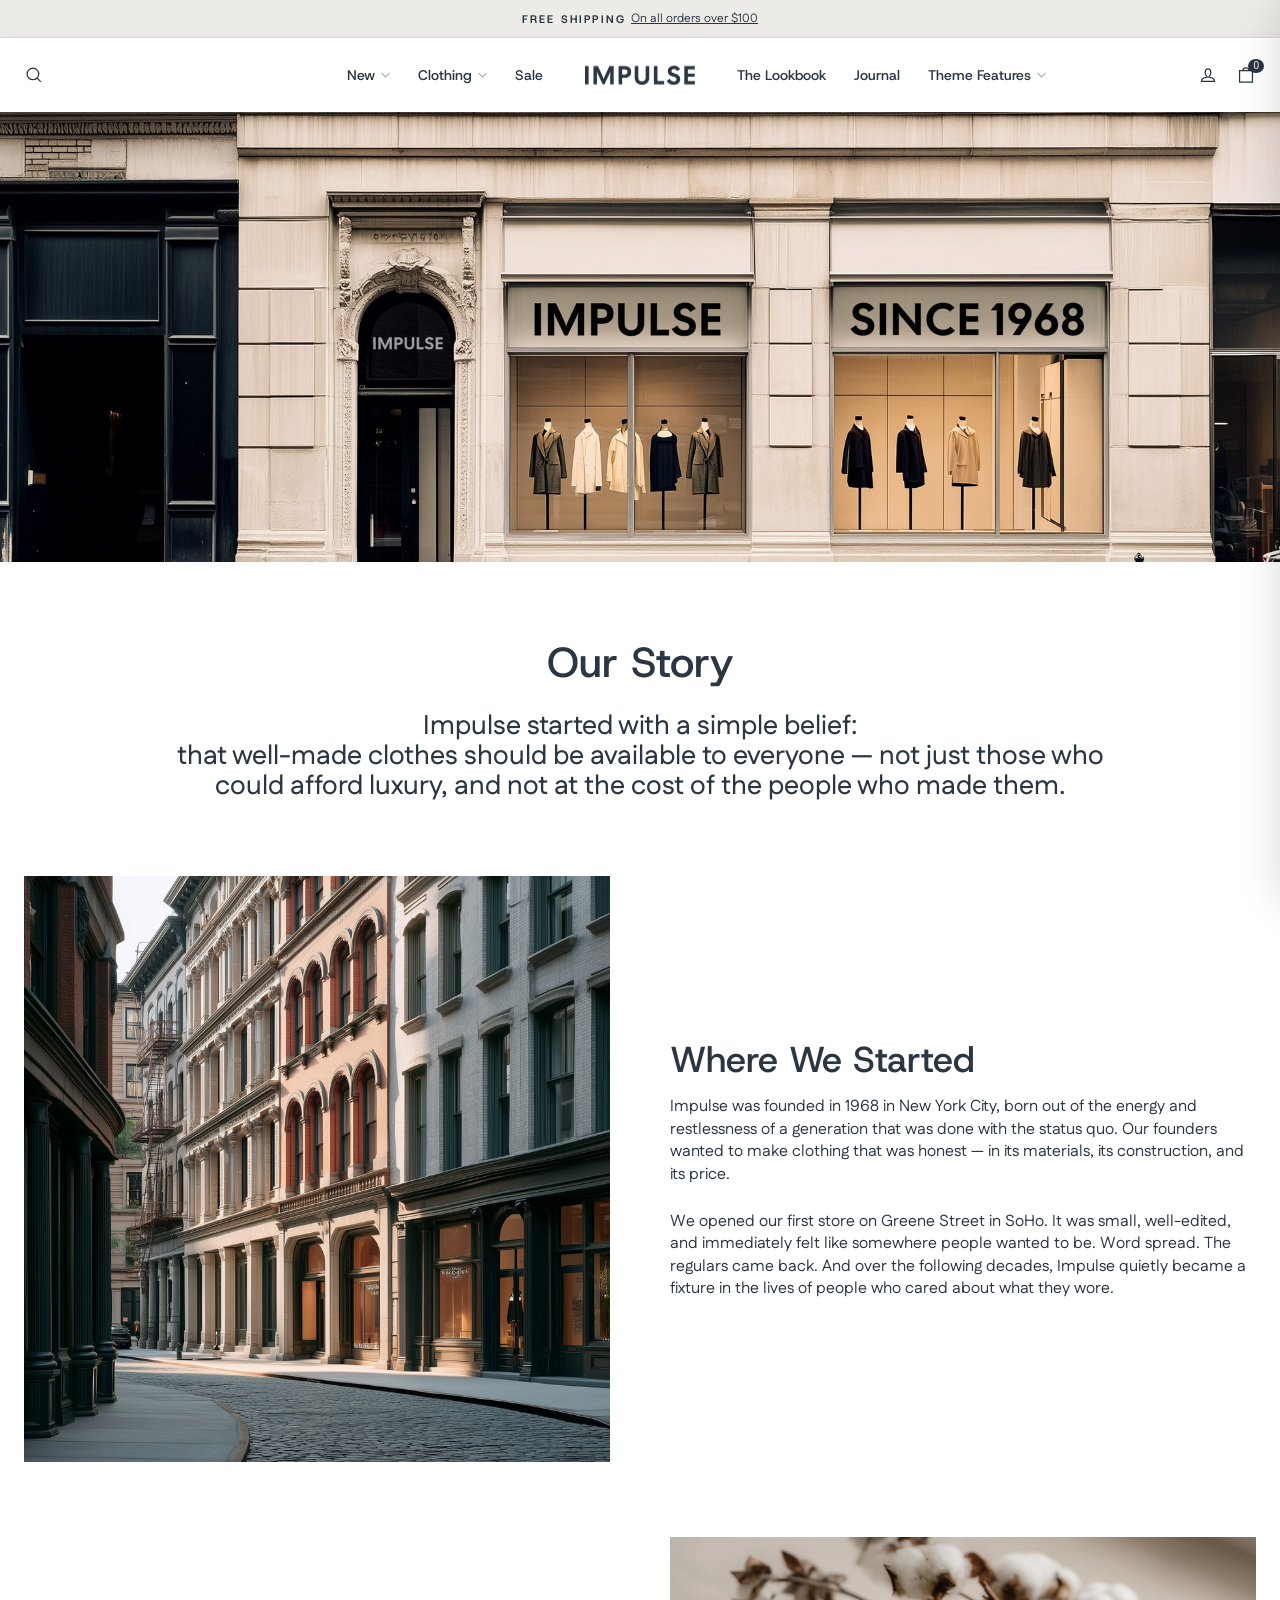
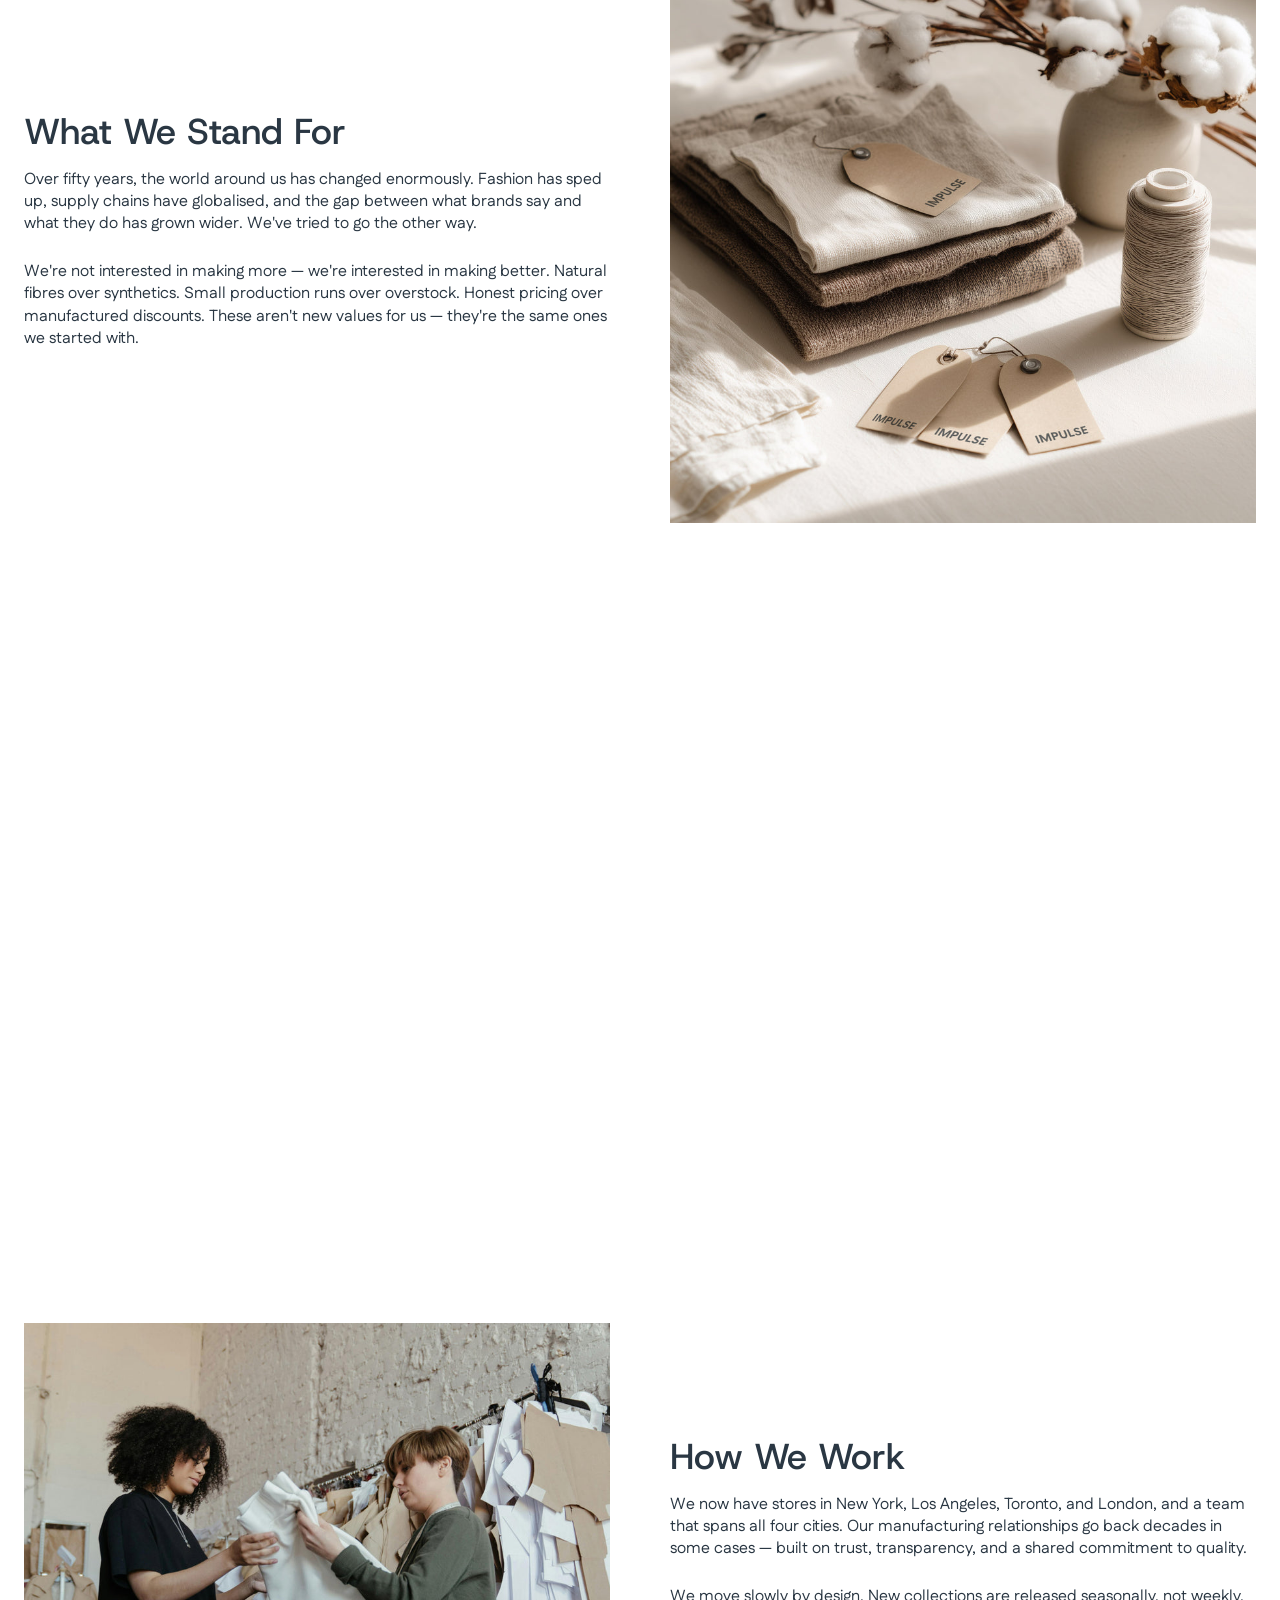
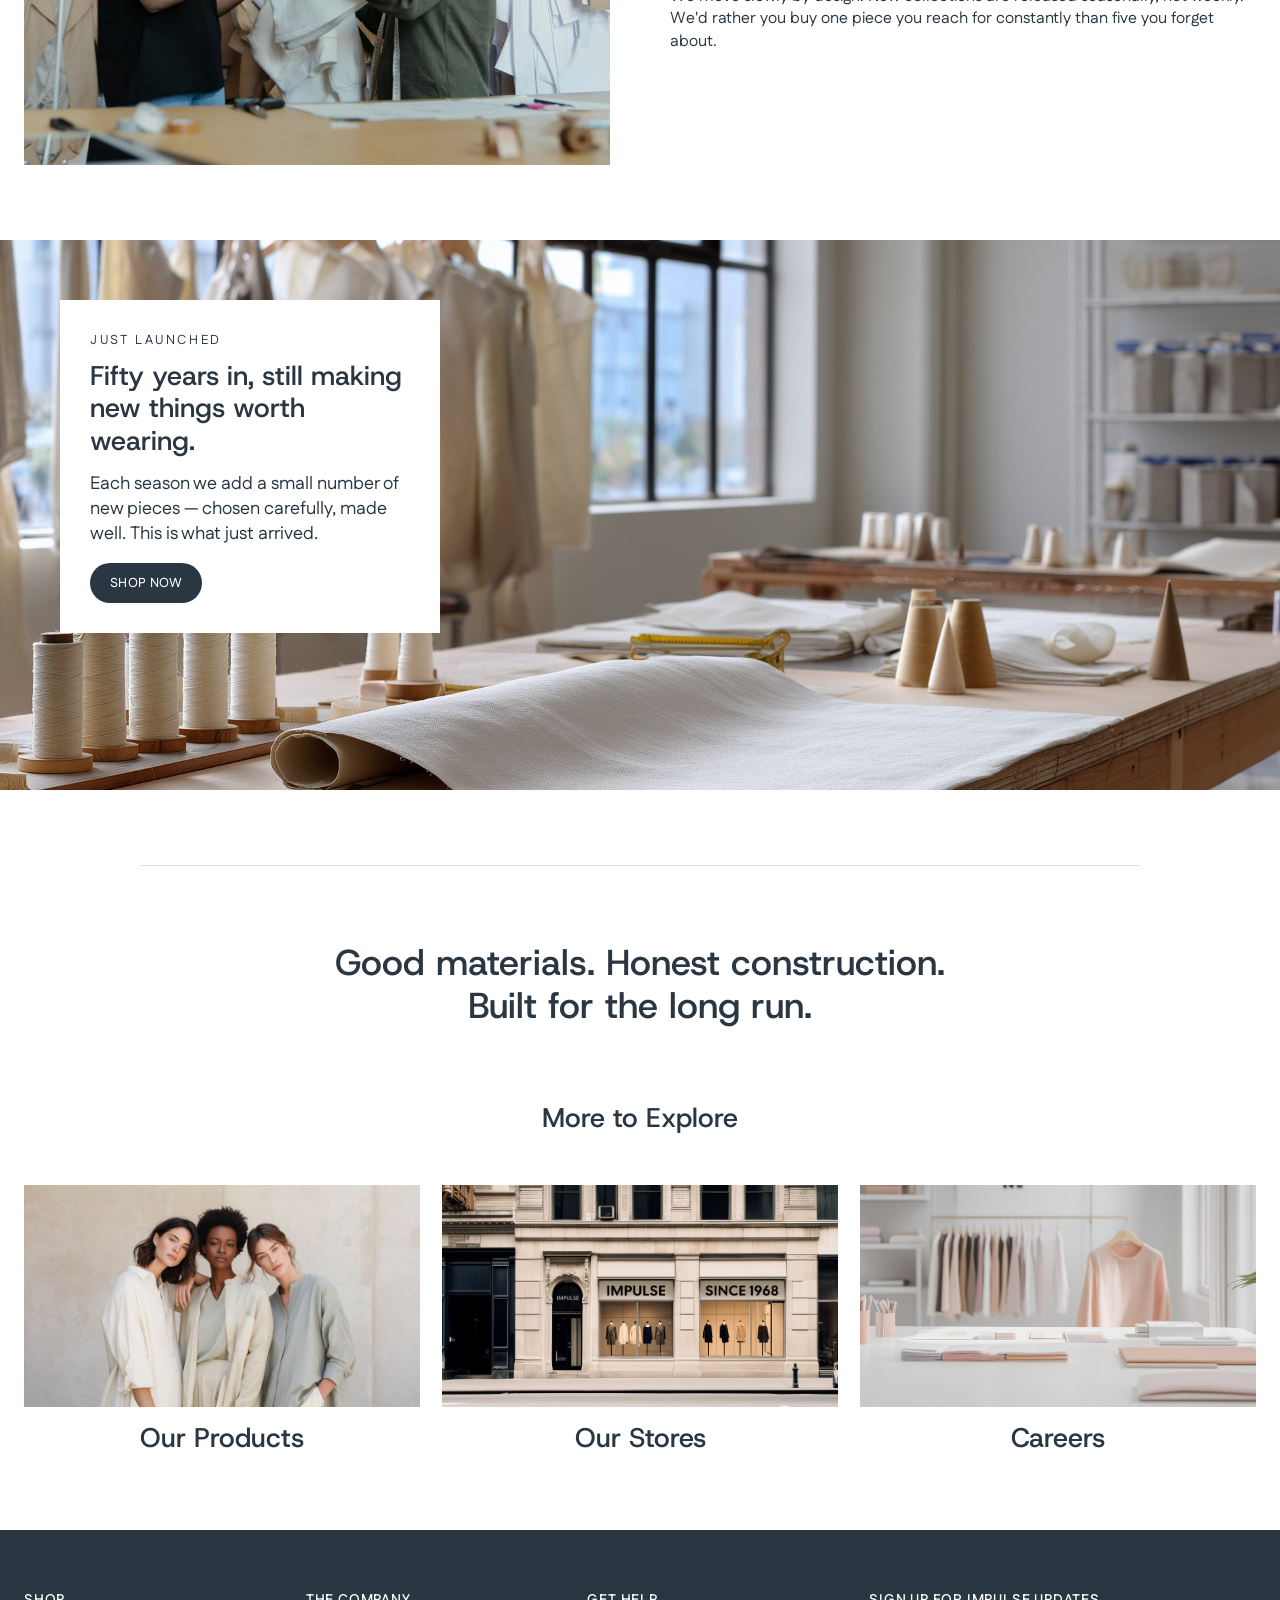
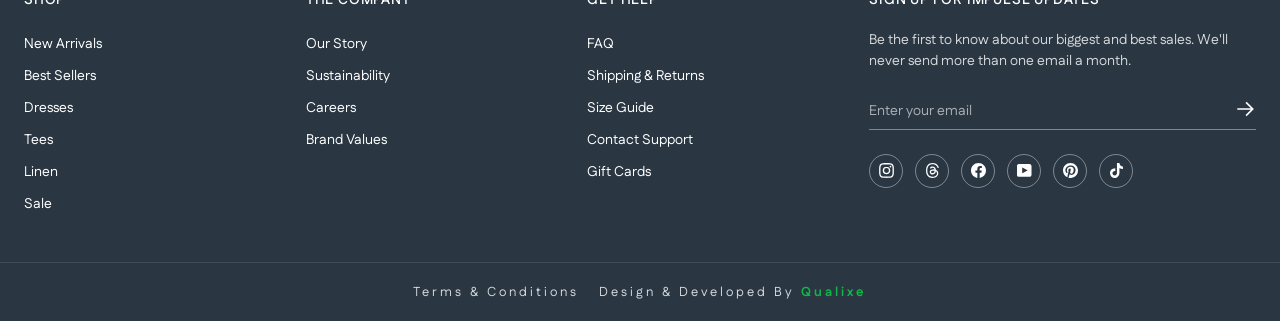
==== commit 73a277f4: "blog, article, faq, policy, find-store, career, sustainibility, terms page added" ====
--- a/about.html
+++ b/about.html
@@ -30,9 +30,9 @@
 		<div class="header__toolbar">
 			<div class="header__toolbar-inner container">
 				<ul class="header__toolbar-links">
-					<li><a href="#">Sustainability</a></li>
+					<li><a href="sustainability.html">Sustainability</a></li>
 					<li><a href="#">Garment Care</a></li>
-					<li><a href="contact.html">Find a Store</a></li>
+					<li><a href="find-store.html">Find a Store</a></li>
 					<li><a href="contact.html">Customer Care</a></li>
 				</ul>
 				<div class="header__toolbar-right">
@@ -239,8 +239,8 @@
 				<div class="header__side header__side--right">
 					<nav class="header__nav only-desktop">
 						<ul>
-							<li class="header__nav-item"><a href="#">The Lookbook</a></li>
-							<li class="header__nav-item"><a href="#">Journal</a></li>
+							<li class="header__nav-item"><a href="look-book.html">The Lookbook</a></li>
+							<li class="header__nav-item"><a href="blogs.html">Journal</a></li>
 							<li class="header__nav-item has-megamenu">
 								<details class="megamenu-details">
 									<summary>Theme Features
@@ -264,7 +264,7 @@
 													<a href="collections.html">Collection Page</a>
 													<a href="#">Pre-order</a>
 													<a href="#">Gift Card</a>
-													<a href="contact.html">Find a Store</a>
+													<a href="find-store.html">Find a Store</a>
 												</div>
 											</div>
 											<div class="megamenu__promos megamenu__promos--single">
@@ -522,8 +522,8 @@
 			</li>
 
 			<li style="--i:2"><a href="collections.html" class="mobile-nav__toplevel-link">Sale</a></li>
-			<li style="--i:3"><a href="#" class="mobile-nav__toplevel-link">The Lookbook</a></li>
-			<li style="--i:4"><a href="#" class="mobile-nav__toplevel-link">Journal</a></li>
+			<li style="--i:3"><a href="look-book.html" class="mobile-nav__toplevel-link">The Lookbook</a></li>
+			<li style="--i:4"><a href="blogs.html" class="mobile-nav__toplevel-link">Journal</a></li>
 
 			<li style="--i:5">
 				<details class="mobile-nav__details">
@@ -562,7 +562,7 @@
 									<li><a href="collections.html">Collection Page</a></li>
 									<li><a href="#">Pre-order</a></li>
 									<li><a href="#">Gift Card</a></li>
-									<li><a href="contact.html">Find a Store</a></li>
+									<li><a href="find-store.html">Find a Store</a></li>
 								</ul>
 							</details>
 						</li>
@@ -581,9 +581,9 @@
 			</li>
 
 			<li style="--i:7" class="mobile-nav__toolbar-grid">
-				<a href="#">Sustainability</a>
+				<a href="sustainability.html">Sustainability</a>
 				<a href="#">Garment Care</a>
-				<a href="contact.html">Find a Store</a>
+				<a href="find-store.html">Find a Store</a>
 				<a href="contact.html">Customer Care</a>
 			</li>
 		</ul>
@@ -646,7 +646,7 @@
 			<p class="cart-drawer__shipping-note">Shipping, taxes, and discount codes calculated at checkout.</p>
 			<label class="cart-drawer__terms">
 				<input type="checkbox" id="cartTerms">
-				I agree with the terms and conditions
+				I agree with the <a href="terms.html">terms and conditions</a>
 			</label>
 			<button type="button" class="btn cart-drawer__checkout" id="cartCheckout">Check out</button>
 		</div>
@@ -813,8 +813,8 @@
 					</summary>
 					<ul class="footer__accordion-content">
 						<li><a href="about.html">Our Story</a></li>
-						<li><a href="#">Sustainability</a></li>
-						<li><a href="#">Careers</a></li>
+						<li><a href="sustainability.html">Sustainability</a></li>
+						<li><a href="career.html">Careers</a></li>
 						<li><a href="#">Brand Values</a></li>
 					</ul>
 				</details>
@@ -828,9 +828,9 @@
 						</svg>
 					</summary>
 					<ul class="footer__accordion-content">
-						<li><a href="#">FAQ</a></li>
-						<li><a href="#">Shipping &amp; Returns</a></li>
-						<li><a href="#">Size Guide</a></li>
+						<li><a href="faq.html">FAQ</a></li>
+						<li><a href="policy.html">Shipping &amp; Returns</a></li>
+						<li><a href="faq.html">Size Guide</a></li>
 						<li><a href="contact.html">Contact Support</a></li>
 						<li><a href="#">Gift Cards</a></li>
 					</ul>
@@ -887,6 +887,7 @@
 			</div>
 		</div>
 		<div class="footer__bottom container">
+			<a href="terms.html" class="footer__bottom-link">Terms &amp; Conditions</a>
 			<span>Design & Developed By <a target="_blank" href="https://qualixe.com" style="color: #06db49;"><strong>Qualixe</strong></a></span>
 		</div>
 	</footer>
--- a/assets/css/style.css
+++ b/assets/css/style.css
@@ -2449,13 +2449,24 @@
 .footer__bottom {
   margin-top: 40px;
   display: flex;
+  align-items: center;
   justify-content: center;
+  gap: 20px;
+  flex-wrap: wrap;
   padding-top: 20px;
   border-top: 1px solid rgba(var(--white-rgb), .12);
   font-size: 13px;
   color: var(--white);
   opacity: .8;
   letter-spacing: 3px;
+}
+
+.footer__bottom-link {
+  color: var(--white);
+}
+
+.footer__bottom-link:hover {
+  text-decoration: underline;
 }
 
 /* ================= scroll reveal ================= */
@@ -4129,4 +4140,1803 @@
     grid-template-columns: 1fr;
     gap: 0;
   }
+}
+
+/* ================= journal / blogs page ================= */
+.journal-page {
+  padding: 75px 24px;
+}
+
+.journal-page__head h1 {
+  font-size: 42px;
+  font-weight: 500;
+}
+
+.journal-page__grid {
+  display: grid;
+  grid-template-columns: repeat(3, 1fr);
+  gap: 40px 22px;
+  margin-top: 40px;
+}
+
+.journal-page__image {
+    display: block;
+    border-radius: 5px;
+    overflow: hidden;
+}
+
+.journal-page__image img {
+  width: 100%;
+  aspect-ratio: 4 / 3;
+  object-fit: cover;
+}
+
+.journal-page__meta {
+  margin-top: 12px;
+}
+
+.journal-page__date {
+  display: block;
+  font-size: 12px;
+  color: var(--heading-text-color);
+  margin-bottom: 3px;
+}
+
+.journal-page__title {
+  display: block;
+  font-size: 18px;
+  font-weight: 400;
+  color: var(--heading-text-color);
+}
+
+.journal-page__title:hover {
+  text-decoration: underline;
+}
+
+.journal-explore {
+  padding: 0 24px 75px;
+}
+
+.journal-explore__head h2 {
+  font-size: 36px;
+  font-weight: 500;
+}
+
+.journal-explore__grid {
+  display: grid;
+  grid-template-columns: repeat(4, 1fr);
+  gap: 20px;
+  margin-top: 40px;
+}
+
+.journal-explore__item img {
+    width: 100%;
+    aspect-ratio: 2 / 3;
+    object-fit: cover;
+    border-radius: 5px;
+    overflow: hidden;
+}
+
+.journal-explore__item span {
+  display: block;
+  margin-top: 12px;
+  font-size: 15px;
+  color: var(--heading-text-color);
+}
+
+@media (max-width: 900px) {
+  .journal-page {
+    padding: 40px 16px;
+  }
+
+  .journal-page__head h1 {
+    font-size: 36px;
+  }
+
+  .journal-page__grid {
+    grid-template-columns: 1fr;
+    gap: 24px;
+    margin-top: 24px;
+  }
+
+  .journal-page__item {
+    display: flex;
+    gap: 16px;
+  }
+
+  .journal-page__image {
+    flex: 0 0 110px;
+  }
+
+  .journal-page__meta {
+    margin-top: 0;
+  }
+
+  .journal-explore {
+    padding: 0 16px 40px;
+  }
+
+  .journal-explore__head h2 {
+    font-size: 31px;
+  }
+
+  .journal-explore__grid {
+    grid-template-columns: repeat(2, 1fr);
+    gap: 16px;
+    margin-top: 24px;
+  }
+
+  .journal-explore__item span {
+    font-size: 12px;
+  }
+}
+
+/* ================= single article page ================= */
+.article-hero {
+  position: relative;
+  width: 100%;
+  height: 420px;
+  overflow: hidden;
+}
+
+.article-hero__img {
+  width: 100%;
+  height: 100%;
+  object-fit: cover;
+}
+
+.article-hero__content {
+  position: absolute;
+  inset: 0;
+  display: flex;
+  align-items: flex-end;
+  padding-bottom: 40px;
+  background: linear-gradient(180deg, rgba(0, 0, 0, 0) 40%, rgba(var(--black-pure-rgb), .45) 100%);
+}
+
+.article-hero__date {
+  display: block;
+  font-size: 12px;
+  color: var(--white);
+  margin-bottom: 15px;
+}
+
+.article-hero__content h1 {
+  font-size: 61px;
+  font-weight: 500;
+  color: var(--white);
+}
+
+.article-page {
+  display: block;
+  max-width: 1000px;
+  margin: 0 auto;
+  padding: 75px 24px;
+}
+
+.article-page__body p {
+  font-size: 16px;
+  line-height: 1.4;
+  color: var(--paragraph-text-color);
+  margin-bottom: 22px;
+}
+
+.article-page__body p:last-child {
+  margin-bottom: 0;
+}
+
+.article-page__share {
+  display: flex;
+  gap: 20px;
+  margin-top: 30px;
+}
+
+.article-page__share a {
+  display: flex;
+  align-items: center;
+  gap: 8px;
+  font-size: 16px;
+  color: var(--heading-text-color);
+}
+
+.article-page__share svg {
+  width: 16px;
+  height: 16px;
+}
+
+.article-page__hr {
+  border: none;
+  border-top: 1px solid var(--border-color);
+  margin: 45px 0;
+}
+
+.article-page__back {
+  text-align: center;
+}
+
+.article-page__back-btn {
+  display: inline-flex;
+  align-items: center;
+  gap: 10px;
+  border-radius: 50px;
+  padding: 15px 25px;
+  font-size: 13px;
+}
+
+.article-page__back-btn svg {
+  width: 18px;
+  height: 6px;
+}
+
+.article-related {
+  padding: 75px 24px;
+  border-top: 1px solid var(--border-color);
+}
+
+.article-related__head {
+  display: flex;
+  align-items: center;
+  justify-content: space-between;
+}
+
+.article-related__head h2 {
+  font-size: 36px;
+  font-weight: 500;
+}
+
+.article-related__view-all {
+  display: inline-block;
+  background-color: transparent;
+  color: var(--heading-text-color);
+  border: 1px solid var(--border-color);
+  border-radius: 50px;
+  padding: 8px 14px;
+  font-size: 12px;
+  font-weight: 500;
+  text-transform: uppercase;
+  letter-spacing: .3px;
+}
+
+.article-related .journal-page__grid {
+  margin-top: 40px;
+}
+
+@media (max-width: 900px) {
+  .article-hero {
+    height: 250px;
+  }
+
+  .article-hero__content h1 {
+    font-size: 36px;
+  }
+
+  .article-page {
+    padding: 40px 16px;
+  }
+
+  .article-page__body p {
+    font-size: 15px;
+  }
+
+  .article-page__share a {
+    font-size: 15px;
+  }
+
+  .article-page__hr {
+    margin: 30px 0;
+  }
+
+  .article-page__back-btn {
+    width: 100%;
+    justify-content: center;
+    padding: 20px 17px;
+    font-size: 11px;
+  }
+
+  .article-related {
+    padding: 40px 16px;
+  }
+
+  .article-related__head h2 {
+    font-size: 26px;
+  }
+}
+
+/* ================= lookbook page ================= */
+.lookbook-intro {
+  max-width: 1000px;
+  margin: 75px auto 0;
+  padding: 0 24px;
+  text-align: center;
+}
+
+.lookbook-intro h1 {
+  font-size: 42px;
+  font-weight: 500;
+  margin-bottom: 25px;
+}
+
+.lookbook-intro p {
+  font-size: 21px;
+  color: var(--heading-text-color);
+}
+
+/* full-bleed, edge-to-edge — not wrapped in .container, matching the
+   reference's own full-width treatment for this grid specifically (unlike
+   most sections on the site, which constrain to the container) */
+.lookbook-grid {
+  display: flex;
+  flex-wrap: wrap;
+  gap: 40px;
+  margin-top: 50px;
+}
+
+.lookbook-grid--second {
+  margin-top: 75px;
+}
+
+.lookbook-grid:last-of-type {
+  margin-bottom: 75px;
+}
+
+.lookbook-grid__item {
+  overflow: hidden;
+}
+
+.lookbook-grid__item img {
+  width: 100%;
+  height: 100%;
+  aspect-ratio: 2 / 3;
+  object-fit: cover;
+  display: block;
+}
+
+.lookbook-grid__item--third {
+  width: calc((100% - 80px) / 3);
+}
+
+.lookbook-grid__item--half {
+  width: calc((100% - 40px) / 2);
+}
+
+@media (max-width: 900px) {
+  .lookbook-intro {
+    margin-top: 40px;
+  }
+
+  .lookbook-intro h1 {
+    font-size: 36px;
+  }
+
+  .lookbook-grid {
+    margin-top: 30px;
+    gap:20px;
+  }
+
+  .lookbook-grid--second {
+    margin-top: 40px;
+  }
+
+  .lookbook-grid:last-of-type {
+    margin-bottom: 40px;
+  }
+
+  .lookbook-grid__item--third,
+  .lookbook-grid__item--half {
+    width: calc((100% - 20px) / 2);
+  }
+
+  .lookbook-grid__item--full-mobile {
+    width: 100%;
+  }
+}
+
+/* ================= faq page ================= */
+.faq-page__inner {
+  max-width: 1000px;
+  margin: 0 auto;
+  padding: 75px 24px;
+}
+
+.faq-page__intro {
+  max-width: 700px;
+  margin: 0 auto;
+  text-align: center;
+}
+
+.faq-page__intro h1 {
+  font-size: 42px;
+  font-weight: 500;
+  margin-bottom: 18px;
+}
+
+.faq-page__intro>p {
+  font-size: 18px;
+  color: var(--muted);
+}
+
+.faq-page__search {
+  position: relative;
+  max-width: 420px;
+  margin: 32px auto 0;
+}
+
+.faq-page__search-icon {
+  position: absolute;
+  top: 50%;
+  left: 18px;
+  width: 17px;
+  height: 17px;
+  transform: translateY(-50%);
+  color: var(--muted);
+  pointer-events: none;
+}
+
+.faq-page__search-icon path {
+  fill: none;
+}
+
+.faq-page__search input {
+  width: 100%;
+  height: 52px;
+  padding: 0 18px 0 46px;
+  border: 1px solid var(--border-color);
+  border-radius: 50px;
+  font-family: var(--paragraph-font);
+  font-size: 14px;
+  color: var(--heading-text-color);
+  background-color: var(--white);
+  outline: none;
+  transition: border-color .25s ease;
+}
+
+.faq-page__search input::placeholder {
+  color: var(--muted);
+}
+
+.faq-page__search input:focus {
+  border-color: var(--black);
+}
+
+.faq-page__tabs {
+  display: flex;
+  justify-content: center;
+  gap: 14px;
+  margin-top: 55px;
+  overflow-x: auto;
+  scrollbar-width: none;
+}
+
+.faq-page__tabs::-webkit-scrollbar {
+  display: none;
+}
+
+.faq-page__tabs[hidden] {
+  display: none;
+}
+
+.faq-page__tab {
+  display: flex;
+  align-items: center;
+  gap: 10px;
+  flex-shrink: 0;
+  padding: 14px 26px;
+  border: 1px solid var(--border-color);
+  border-radius: 50px;
+  background-color: transparent;
+  color: var(--heading-text-color);
+  font-family: var(--paragraph-font);
+  font-size: 13px;
+  font-weight: 500;
+  text-transform: uppercase;
+  letter-spacing: .3px;
+  cursor: pointer;
+  transition: background-color .25s ease, color .25s ease, border-color .25s ease;
+}
+
+.faq-page__tab svg {
+  width: 19px;
+  height: 19px;
+  flex-shrink: 0;
+}
+
+.faq-page__tab:hover {
+  border-color: var(--black);
+}
+
+.faq-page__tab.is-active {
+  background-color: var(--black);
+  border-color: var(--black);
+  color: var(--white);
+}
+
+.faq-page__panels {
+  max-width: 780px;
+  margin: 50px auto 0;
+}
+
+.faq-page__panel {
+  animation: faqFadeIn .35s ease;
+}
+
+@keyframes faqFadeIn {
+  from {
+    opacity: 0;
+    transform: translateY(8px);
+  }
+
+  to {
+    opacity: 1;
+    transform: translateY(0);
+  }
+}
+
+.faq-page__item {
+  border-bottom: 1px solid var(--border-color);
+}
+
+.faq-page__item[hidden] {
+  display: none;
+}
+
+.faq-page__item-summary {
+  display: flex;
+  align-items: center;
+  justify-content: space-between;
+  gap: 20px;
+  padding: 24px 0;
+  cursor: pointer;
+  list-style: none;
+}
+
+.faq-page__item-summary::-webkit-details-marker {
+  display: none;
+}
+
+.faq-page__item-text {
+  font-size: 17px;
+  font-weight: 500;
+  color: var(--heading-text-color);
+}
+
+.faq-page__item-tag {
+  display: none;
+  font-size: 11px;
+  font-weight: 600;
+  text-transform: uppercase;
+  letter-spacing: .6px;
+  color: var(--muted);
+  margin-bottom: 7px;
+}
+
+.faq-page__panels.is-filtered .faq-page__item-tag {
+  display: block;
+}
+
+.faq-page__item-chevron {
+  width: 13px;
+  height: 8px;
+  flex-shrink: 0;
+  transition: transform .25s ease;
+}
+
+.faq-page__item[open]>.faq-page__item-summary .faq-page__item-chevron {
+  transform: rotate(180deg);
+}
+
+.faq-page__item-content {
+  height: 0;
+  overflow: hidden;
+  transition: height .3s cubic-bezier(.4, 0, .2, 1);
+}
+
+.faq-page__item[open]>.faq-page__item-content {
+  height: auto;
+}
+
+.faq-page__item-content p {
+  max-width: 620px;
+  font-size: 15px;
+  line-height: 1.7;
+  color: var(--paragraph-text-color);
+  padding: 0 0 26px;
+}
+
+.faq-page__no-results {
+  text-align: center;
+  padding: 40px 0;
+  font-size: 15px;
+  color: var(--muted);
+}
+
+.faq-page__no-results[hidden] {
+  display: none;
+}
+
+.faq-page__no-results a {
+  color: var(--heading-text-color);
+  font-weight: 600;
+  text-decoration: underline;
+}
+
+.faq-page__cta {
+  max-width: 780px;
+  margin: 75px auto 0;
+  padding: 55px 40px;
+  border-radius: 4px;
+  background-color: var(--warm-bg);
+  text-align: center;
+}
+
+.faq-page__cta h2 {
+  font-size: 26px;
+  font-weight: 500;
+  margin-bottom: 10px;
+}
+
+.faq-page__cta p {
+  color: var(--muted);
+  margin-bottom: 26px;
+}
+
+.faq-page__cta .btn {
+  padding: 15px 34px;
+  border-radius: 50px;
+  font-size: 13px;
+}
+
+@media (max-width: 900px) {
+  .faq-page__inner {
+    padding: 40px 24px;
+  }
+
+  .faq-page__intro h1 {
+    font-size: 32px;
+  }
+
+  .faq-page__intro>p {
+    font-size: 15px;
+  }
+
+  .faq-page__search {
+    margin-top: 24px;
+  }
+
+  .faq-page__tabs {
+    justify-content: flex-start;
+    margin-top: 34px;
+    padding-bottom: 4px;
+  }
+
+  .faq-page__tab {
+    padding: 11px 18px;
+    font-size: 12px;
+  }
+
+  .faq-page__panels {
+    margin-top: 34px;
+  }
+
+  .faq-page__item-summary {
+    padding: 18px 0;
+    gap: 12px;
+  }
+
+  .faq-page__item-text {
+    font-size: 15px;
+  }
+
+  .faq-page__cta {
+    margin-top: 40px;
+    padding: 40px 22px;
+  }
+
+  .faq-page__cta .btn {
+    width: 100%;
+  }
+}
+
+/* ================= find a store page ================= */
+.store-page__inner {
+  max-width: 1120px;
+  margin: 0 auto;
+  padding: 75px 24px;
+}
+
+.store-page__intro {
+  max-width: 700px;
+  margin: 0 auto;
+  text-align: center;
+}
+
+.store-page__intro h1 {
+  font-size: 42px;
+  font-weight: 500;
+  margin-bottom: 18px;
+}
+
+.store-page__intro>p {
+  font-size: 18px;
+  color: var(--muted);
+}
+
+.store-page__search {
+  position: relative;
+  max-width: 420px;
+  margin: 32px auto 0;
+}
+
+.store-page__search-icon {
+  position: absolute;
+  top: 50%;
+  left: 18px;
+  width: 17px;
+  height: 17px;
+  transform: translateY(-50%);
+  color: var(--muted);
+  pointer-events: none;
+}
+
+.store-page__search-icon path {
+  fill: none;
+}
+
+.store-page__search input {
+  width: 100%;
+  height: 52px;
+  padding: 0 18px 0 46px;
+  border: 1px solid var(--border-color);
+  border-radius: 50px;
+  font-family: var(--paragraph-font);
+  font-size: 14px;
+  color: var(--heading-text-color);
+  background-color: var(--white);
+  outline: none;
+  transition: border-color .25s ease;
+}
+
+.store-page__search input::placeholder {
+  color: var(--muted);
+}
+
+.store-page__search input:focus {
+  border-color: var(--black);
+}
+
+.store-page__tabs {
+  display: flex;
+  justify-content: center;
+  gap: 14px;
+  margin-top: 55px;
+  overflow-x: auto;
+  scrollbar-width: none;
+}
+
+.store-page__tabs::-webkit-scrollbar {
+  display: none;
+}
+
+.store-page__tabs[hidden] {
+  display: none;
+}
+
+.store-page__tab {
+  display: flex;
+  align-items: center;
+  gap: 10px;
+  flex-shrink: 0;
+  padding: 14px 26px;
+  border: 1px solid var(--border-color);
+  border-radius: 50px;
+  background-color: transparent;
+  color: var(--heading-text-color);
+  font-family: var(--paragraph-font);
+  font-size: 13px;
+  font-weight: 500;
+  text-transform: uppercase;
+  letter-spacing: .3px;
+  cursor: pointer;
+  transition: background-color .25s ease, color .25s ease, border-color .25s ease;
+}
+
+.store-page__tab svg {
+  width: 19px;
+  height: 19px;
+  flex-shrink: 0;
+}
+
+.store-page__tab:hover {
+  border-color: var(--black);
+}
+
+.store-page__tab.is-active {
+  background-color: var(--black);
+  border-color: var(--black);
+  color: var(--white);
+}
+
+.store-page__panels {
+  margin-top: 50px;
+}
+
+.store-page__panel {
+  animation: faqFadeIn .35s ease;
+}
+
+.store-page__grid {
+  display: grid;
+  grid-template-columns: repeat(auto-fit, minmax(280px, 340px));
+  justify-content: center;
+  gap: 30px;
+}
+
+.store-page__card {
+  display: flex;
+  flex-direction: column;
+  gap: 14px;
+  padding: 30px;
+  border: 1px solid var(--border-color);
+  border-radius: 6px;
+  transition: border-color .25s ease, box-shadow .25s ease;
+}
+
+.store-page__card:hover {
+  border-color: var(--black);
+  box-shadow: 0 15px 35px rgba(var(--black-rgb), .08);
+}
+
+.store-page__card-tag {
+  display: none;
+  font-size: 11px;
+  font-weight: 600;
+  text-transform: uppercase;
+  letter-spacing: .6px;
+  color: var(--muted);
+}
+
+.store-page__panels.is-filtered .store-page__card-tag {
+  display: block;
+}
+
+.store-page__card-city {
+  font-size: 20px;
+  font-weight: 500;
+}
+
+.store-page__card-address {
+  font-size: 14px;
+  line-height: 1.6;
+  color: var(--paragraph-text-color);
+}
+
+.store-page__card-hours {
+  display: grid;
+  grid-template-columns: auto 1fr;
+  gap: 4px 14px;
+  margin-top: auto;
+  padding-top: 14px;
+  border-top: 1px solid var(--border-color);
+  font-size: 13px;
+  color: var(--muted);
+}
+
+.store-page__card-link {
+  display: inline-flex;
+  align-items: center;
+  gap: 6px;
+  align-self: flex-start;
+  font-size: 12px;
+  font-weight: 500;
+  text-transform: uppercase;
+  letter-spacing: 1px;
+  color: var(--heading-text-color);
+  border: 1px solid var(--border-color);
+  border-radius: 50px;
+  padding: 10px 18px;
+  transition: background-color .2s ease, color .2s ease, border-color .2s ease;
+}
+
+.store-page__card-link:hover {
+  background-color: var(--black);
+  border-color: var(--black);
+  color: var(--white);
+}
+
+.store-page__no-results {
+  text-align: center;
+  padding: 40px 0;
+  font-size: 15px;
+  color: var(--muted);
+}
+
+.store-page__no-results[hidden] {
+  display: none;
+}
+
+.store-page__no-results a {
+  color: var(--heading-text-color);
+  font-weight: 600;
+  text-decoration: underline;
+}
+
+.store-page__services {
+  display: grid;
+  grid-template-columns: repeat(auto-fit, minmax(240px, 1fr));
+  max-width: 700px;
+  margin: 75px auto 0;
+  padding-top: 60px;
+  border-top: 1px solid var(--border-color);
+  gap: 40px;
+  text-align: center;
+}
+
+.store-page__service svg {
+  width: 40px;
+  height: 40px;
+  color: var(--heading-text-color);
+  margin: 0 auto 16px;
+}
+
+.store-page__service h3 {
+  font-size: 17px;
+  font-weight: 500;
+  margin-bottom: 8px;
+}
+
+.store-page__service p {
+  font-size: 14px;
+  color: var(--muted);
+}
+
+@media (max-width: 900px) {
+  .store-page__inner {
+    padding: 40px 24px;
+  }
+
+  .store-page__intro h1 {
+    font-size: 32px;
+  }
+
+  .store-page__intro>p {
+    font-size: 15px;
+  }
+
+  .store-page__search {
+    margin-top: 24px;
+  }
+
+  .store-page__tabs {
+    justify-content: flex-start;
+    margin-top: 34px;
+    padding-bottom: 4px;
+  }
+
+  .store-page__tab {
+    padding: 11px 18px;
+    font-size: 12px;
+  }
+
+  .store-page__panels {
+    margin-top: 34px;
+  }
+
+  .store-page__grid {
+    grid-template-columns: 1fr;
+  }
+
+  .store-page__services {
+    margin-top: 40px;
+    padding-top: 40px;
+    gap: 30px;
+  }
+}
+
+/* ================= shipping & returns policy page ================= */
+.policy-page__inner {
+  max-width: 900px;
+  margin: 0 auto;
+  padding: 75px 24px;
+}
+
+.policy-page__intro {
+  max-width: 700px;
+  margin: 0 auto;
+  text-align: center;
+}
+
+.policy-page__intro h1 {
+  font-size: 42px;
+  font-weight: 500;
+  margin-bottom: 18px;
+}
+
+.policy-page__intro>p {
+  font-size: 18px;
+  color: var(--muted);
+}
+
+.policy-page__tabs {
+  display: flex;
+  justify-content: center;
+  gap: 14px;
+  margin-top: 45px;
+  overflow-x: auto;
+  scrollbar-width: none;
+}
+
+.policy-page__tabs::-webkit-scrollbar {
+  display: none;
+}
+
+.policy-page__tab {
+  display: flex;
+  align-items: center;
+  gap: 10px;
+  flex-shrink: 0;
+  padding: 14px 26px;
+  border: 1px solid var(--border-color);
+  border-radius: 50px;
+  background-color: transparent;
+  color: var(--heading-text-color);
+  font-family: var(--paragraph-font);
+  font-size: 13px;
+  font-weight: 500;
+  text-transform: uppercase;
+  letter-spacing: .3px;
+  cursor: pointer;
+  transition: background-color .25s ease, color .25s ease, border-color .25s ease;
+}
+
+.policy-page__tab svg {
+  width: 19px;
+  height: 19px;
+  flex-shrink: 0;
+}
+
+.policy-page__tab:hover {
+  border-color: var(--black);
+}
+
+.policy-page__tab.is-active {
+  background-color: var(--black);
+  border-color: var(--black);
+  color: var(--white);
+}
+
+.policy-page__panels {
+  margin-top: 50px;
+}
+
+.policy-page__panel {
+  animation: faqFadeIn .35s ease;
+}
+
+.policy-page__lead {
+  font-size: 16px;
+  line-height: 1.7;
+  color: var(--paragraph-text-color);
+  text-align: center;
+  max-width: 620px;
+  margin: 0 auto 45px;
+}
+
+.policy-page__options {
+  display: grid;
+  grid-template-columns: repeat(3, 1fr);
+  gap: 24px;
+  margin-bottom: 55px;
+}
+
+.policy-page__option {
+  padding: 30px 24px;
+  border: 1px solid var(--border-color);
+  border-radius: 6px;
+  text-align: center;
+  transition: border-color .25s ease, box-shadow .25s ease;
+}
+
+.policy-page__option:hover {
+  border-color: var(--black);
+  box-shadow: 0 15px 35px rgba(var(--black-rgb), .08);
+}
+
+.policy-page__option-icon {
+  display: block;
+  width: 36px;
+  height: 36px;
+  margin: 0 auto 16px;
+  color: var(--heading-text-color);
+}
+
+.policy-page__option h3 {
+  font-size: 16px;
+  font-weight: 500;
+  margin-bottom: 8px;
+}
+
+.policy-page__option-time {
+  font-size: 14px;
+  color: var(--heading-text-color);
+  margin-bottom: 4px;
+}
+
+.policy-page__option-price {
+  font-size: 13px;
+  color: var(--muted);
+}
+
+.policy-page__steps {
+  display: grid;
+  grid-template-columns: repeat(4, 1fr);
+  gap: 24px;
+  margin-bottom: 55px;
+}
+
+.policy-page__step-num {
+  display: block;
+  font-family: var(--heading-font);
+  font-size: 26px;
+  font-weight: 600;
+  color: var(--border-color2);
+  margin-bottom: 10px;
+}
+
+.policy-page__step h3 {
+  font-size: 15px;
+  font-weight: 500;
+  margin-bottom: 8px;
+}
+
+.policy-page__step p {
+  font-size: 13px;
+  line-height: 1.6;
+  color: var(--muted);
+}
+
+.policy-page__note {
+  padding: 26px 0;
+  border-top: 1px solid var(--border-color);
+}
+
+.policy-page__note h3 {
+  font-size: 16px;
+  font-weight: 500;
+  margin-bottom: 8px;
+}
+
+.policy-page__note p {
+  font-size: 14px;
+  line-height: 1.7;
+  color: var(--paragraph-text-color);
+  max-width: 640px;
+}
+
+.policy-page__cta {
+  max-width: 780px;
+  margin: 75px auto 0;
+  padding: 55px 40px;
+  border-radius: 4px;
+  background-color: var(--warm-bg);
+  text-align: center;
+}
+
+.policy-page__cta h2 {
+  font-size: 26px;
+  font-weight: 500;
+  margin-bottom: 10px;
+}
+
+.policy-page__cta p {
+  color: var(--muted);
+  margin-bottom: 26px;
+}
+
+.policy-page__cta-actions {
+  display: flex;
+  align-items: center;
+  justify-content: center;
+  gap: 16px;
+}
+
+.policy-page__cta .btn {
+  padding: 15px 34px;
+  border-radius: 50px;
+  font-size: 13px;
+}
+
+.policy-page__cta-link {
+  font-size: 12px;
+  font-weight: 500;
+  text-transform: uppercase;
+  letter-spacing: 1px;
+  color: var(--heading-text-color);
+  border-bottom: 1px solid var(--border-color2);
+  padding-bottom: 2px;
+  transition: border-color .2s ease;
+}
+
+.policy-page__cta-link:hover {
+  border-color: var(--heading-text-color);
+}
+
+@media (max-width: 900px) {
+  .policy-page__inner {
+    padding: 40px 24px;
+  }
+
+  .policy-page__intro h1 {
+    font-size: 32px;
+  }
+
+  .policy-page__intro>p {
+    font-size: 15px;
+  }
+
+  .policy-page__tabs {
+    justify-content: flex-start;
+    margin-top: 28px;
+    padding-bottom: 4px;
+  }
+
+  .policy-page__tab {
+    padding: 11px 18px;
+    font-size: 12px;
+  }
+
+  .policy-page__panels {
+    margin-top: 34px;
+  }
+
+  .policy-page__lead {
+    margin-bottom: 30px;
+  }
+
+  .policy-page__options {
+    grid-template-columns: 1fr;
+    gap: 16px;
+    margin-bottom: 40px;
+  }
+
+  .policy-page__steps {
+    grid-template-columns: 1fr 1fr;
+    gap: 30px 16px;
+    margin-bottom: 40px;
+  }
+
+  .policy-page__cta {
+    margin-top: 40px;
+    padding: 40px 22px;
+  }
+
+  .policy-page__cta-actions {
+    flex-direction: column;
+    gap: 20px;
+  }
+
+  .policy-page__cta .btn {
+    width: 100%;
+  }
+}
+
+/* ================= terms & conditions page ================= */
+.terms-page__inner {
+  max-width: 900px;
+  margin: 0 auto;
+  padding: 75px 24px;
+}
+
+.terms-page__intro {
+  max-width: 700px;
+  margin: 0 auto;
+  text-align: center;
+}
+
+.terms-page__intro h1 {
+  font-size: 42px;
+  font-weight: 500;
+  margin-bottom: 10px;
+}
+
+.terms-page__updated {
+  font-size: 13px;
+  text-transform: uppercase;
+  letter-spacing: .8px;
+  color: var(--muted);
+  margin-bottom: 18px;
+}
+
+.terms-page__intro>p {
+  font-size: 16px;
+  color: var(--paragraph-text-color);
+}
+
+.terms-page__nav {
+  display: flex;
+  flex-wrap: wrap;
+  justify-content: center;
+  gap: 10px;
+  margin-top: 45px;
+  padding-bottom: 45px;
+  border-bottom: 1px solid var(--border-color);
+}
+
+.terms-page__nav-link {
+  padding: 9px 18px;
+  border: 1px solid var(--border-color);
+  border-radius: 50px;
+  font-size: 12px;
+  font-weight: 500;
+  color: var(--heading-text-color);
+  transition: background-color .2s ease, color .2s ease, border-color .2s ease;
+}
+
+.terms-page__nav-link:hover {
+  background-color: var(--black);
+  border-color: var(--black);
+  color: var(--white);
+}
+
+.terms-page__sections {
+  margin-top: 10px;
+}
+
+.terms-page__section {
+  padding: 40px 0;
+  border-bottom: 1px solid var(--border-color);
+  scroll-margin-top: 110px;
+}
+
+.terms-page__section:last-child {
+  border-bottom: none;
+}
+
+.terms-page__section-num {
+  display: block;
+  font-family: var(--heading-font);
+  font-size: 13px;
+  font-weight: 600;
+  letter-spacing: 1px;
+  color: var(--muted);
+  margin-bottom: 10px;
+}
+
+.terms-page__section h2 {
+  font-size: 22px;
+  font-weight: 500;
+  margin-bottom: 12px;
+}
+
+.terms-page__section p {
+  font-size: 15px;
+  line-height: 1.75;
+  color: var(--paragraph-text-color);
+  max-width: 720px;
+}
+
+.terms-page__section p a {
+  color: var(--heading-text-color);
+  font-weight: 600;
+  text-decoration: underline;
+}
+
+@media (max-width: 900px) {
+  .terms-page__inner {
+    padding: 40px 24px;
+  }
+
+  .terms-page__intro h1 {
+    font-size: 32px;
+  }
+
+  .terms-page__nav {
+    justify-content: flex-start;
+    margin-top: 30px;
+    padding-bottom: 30px;
+  }
+
+  .terms-page__section {
+    padding: 28px 0;
+  }
+
+  .terms-page__section h2 {
+    font-size: 19px;
+  }
+}
+
+/* ================= careers page ================= */
+.career-page__inner {
+  max-width: 1000px;
+  margin: 0 auto;
+  padding: 75px 24px;
+}
+
+.career-page__intro {
+  max-width: 700px;
+  margin: 0 auto;
+  text-align: center;
+}
+
+.career-page__intro h1 {
+  font-size: 42px;
+  font-weight: 500;
+  margin-bottom: 18px;
+}
+
+.career-page__intro>p {
+  font-size: 18px;
+  color: var(--muted);
+}
+
+.career-page__benefits {
+  display: grid;
+  grid-template-columns: repeat(3, 1fr);
+  gap: 40px;
+  max-width: 820px;
+  margin: 60px auto 0;
+  text-align: center;
+}
+
+.career-page__benefit svg {
+  width: 36px;
+  height: 36px;
+  margin: 0 auto 16px;
+  color: var(--heading-text-color);
+}
+
+.career-page__benefit h3 {
+  font-size: 16px;
+  font-weight: 500;
+  margin-bottom: 8px;
+}
+
+.career-page__benefit p {
+  font-size: 13px;
+  line-height: 1.6;
+  color: var(--muted);
+}
+
+.career-page__positions {
+  margin-top: 75px;
+  padding-top: 55px;
+  border-top: 1px solid var(--border-color);
+}
+
+.career-page__positions-heading {
+  font-size: 28px;
+  font-weight: 500;
+  margin-bottom: 30px;
+  text-align: center;
+}
+
+.career-page__position {
+  display: flex;
+  align-items: center;
+  justify-content: space-between;
+  gap: 30px;
+  padding: 30px 0;
+  border-bottom: 1px solid var(--border-color);
+}
+
+.career-page__position-info {
+  flex: 1;
+}
+
+.career-page__position-dept {
+  display: inline-block;
+  font-size: 11px;
+  font-weight: 600;
+  text-transform: uppercase;
+  letter-spacing: .6px;
+  color: var(--muted);
+  margin-bottom: 8px;
+}
+
+.career-page__position-info h3 {
+  font-size: 19px;
+  font-weight: 500;
+  margin-bottom: 8px;
+}
+
+.career-page__position-info p {
+  font-size: 14px;
+  color: var(--paragraph-text-color);
+  max-width: 560px;
+  margin-bottom: 10px;
+}
+
+.career-page__position-location {
+  display: inline-flex;
+  align-items: center;
+  gap: 6px;
+  font-size: 13px;
+  color: var(--muted);
+}
+
+.career-page__position-location svg {
+  width: 14px;
+  height: 14px;
+  flex-shrink: 0;
+}
+
+.career-page__position-apply {
+  flex-shrink: 0;
+  display: inline-flex;
+  align-items: center;
+  gap: 6px;
+  padding: 12px 26px;
+  border: 1px solid var(--border-color);
+  border-radius: 50px;
+  font-size: 12px;
+  font-weight: 500;
+  text-transform: uppercase;
+  letter-spacing: 1px;
+  color: var(--heading-text-color);
+  transition: background-color .2s ease, color .2s ease, border-color .2s ease;
+}
+
+.career-page__position-apply:hover {
+  background-color: var(--black);
+  border-color: var(--black);
+  color: var(--white);
+}
+
+.career-page__cta {
+  max-width: 780px;
+  margin: 75px auto 0;
+  padding: 55px 40px;
+  border-radius: 4px;
+  background-color: var(--warm-bg);
+  text-align: center;
+}
+
+.career-page__cta h2 {
+  font-size: 26px;
+  font-weight: 500;
+  margin-bottom: 10px;
+}
+
+.career-page__cta p {
+  color: var(--muted);
+  margin-bottom: 26px;
+}
+
+.career-page__cta .btn {
+  padding: 15px 34px;
+  border-radius: 50px;
+  font-size: 13px;
+}
+
+@media (max-width: 900px) {
+  .career-page__inner {
+    padding: 40px 24px;
+  }
+
+  .career-page__intro h1 {
+    font-size: 32px;
+  }
+
+  .career-page__intro>p {
+    font-size: 15px;
+  }
+
+  .career-page__benefits {
+    grid-template-columns: 1fr 1fr;
+    gap: 30px 16px;
+    margin-top: 40px;
+  }
+
+  .career-page__positions {
+    margin-top: 40px;
+    padding-top: 40px;
+  }
+
+  .career-page__positions-heading {
+    font-size: 24px;
+  }
+
+  .career-page__position {
+    flex-direction: column;
+    align-items: flex-start;
+    gap: 16px;
+    padding: 24px 0;
+  }
+
+  .career-page__position-apply {
+    width: 100%;
+    justify-content: center;
+  }
+
+  .career-page__cta {
+    margin-top: 40px;
+    padding: 40px 22px;
+  }
+
+  .career-page__cta .btn {
+    width: 100%;
+  }
+}
+
+/* ================= sustainability page ================= */
+.sustainability-page__inner {
+  max-width: 900px;
+  margin: 0 auto;
+  padding: 75px 24px;
+}
+
+.sustainability-page__hero-banner .wide-banner__content h2 {
+  text-transform: none;
+  max-width: 720px;
+  font-size: 34px;
+  line-height: 1.3;
+}
+
+.sustainability-page__hero-banner .wide-banner__content p:not(.subtitle) {
+  max-width: 560px;
+}
+
+.sustainability-page__pillars {
+  margin-top: 10px;
+}
+
+.sustainability-page__pillar {
+  display: flex;
+  align-items: center;
+  gap: 60px;
+  padding: 55px 0;
+  border-top: 1px solid var(--border-color);
+}
+
+.sustainability-page__pillar:first-child {
+  border-top: none;
+  padding-top: 55px;
+}
+
+.sustainability-page__pillar--reverse {
+  flex-direction: row-reverse;
+}
+
+.sustainability-page__pillar-media {
+  flex: 0 0 360px;
+  border-radius: 4px;
+  overflow: hidden;
+}
+
+.sustainability-page__pillar-media img {
+  width: 100%;
+  aspect-ratio: 4 / 3;
+  object-fit: cover;
+  display: block;
+}
+
+.sustainability-page__pillar-body {
+  flex: 1;
+}
+
+.sustainability-page__pillar-head {
+  display: flex;
+  align-items: baseline;
+  gap: 14px;
+  margin-bottom: 16px;
+}
+
+.sustainability-page__pillar-num {
+  font-family: var(--heading-font);
+  font-size: 15px;
+  font-weight: 600;
+  color: var(--muted);
+}
+
+.sustainability-page__pillar-head h2 {
+  font-size: 22px;
+  font-weight: 500;
+}
+
+.sustainability-page__pillar-body>p {
+  font-size: 15px;
+  line-height: 1.8;
+  color: var(--paragraph-text-color);
+  max-width: 520px;
+}
+
+.sustainability-page__callout {
+  margin: 40px 0;
+  padding: 50px 45px;
+  background-color: var(--warm-bg);
+  border-radius: 4px;
+}
+
+.sustainability-page__callout-num {
+  display: block;
+  font-family: var(--heading-font);
+  font-size: 15px;
+  font-weight: 600;
+  color: var(--muted);
+  margin-bottom: 12px;
+}
+
+.sustainability-page__callout h2 {
+  font-size: 24px;
+  font-weight: 500;
+  margin-bottom: 14px;
+}
+
+.sustainability-page__callout p {
+  font-size: 16px;
+  line-height: 1.8;
+  color: var(--paragraph-text-color);
+  max-width: 640px;
+}
+
+.sustainability-page__cta {
+  max-width: 780px;
+  margin: 75px auto 0;
+  padding: 55px 40px;
+  border-radius: 4px;
+  background-color: var(--item-bg3);
+  text-align: center;
+}
+
+.sustainability-page__cta h2 {
+  font-size: 26px;
+  font-weight: 500;
+  margin-bottom: 10px;
+}
+
+.sustainability-page__cta p {
+  color: var(--muted);
+  margin-bottom: 26px;
+}
+
+.sustainability-page__cta .btn {
+  padding: 15px 34px;
+  border-radius: 50px;
+  font-size: 13px;
+}
+
+@media (max-width: 900px) {
+  .sustainability-page__inner {
+    padding: 40px 24px;
+  }
+
+  .sustainability-page__hero-banner .wide-banner__content h2 {
+    font-size: 26px;
+  }
+
+  .sustainability-page__pillars {
+    margin-top: 0;
+  }
+
+  .sustainability-page__pillar,
+  .sustainability-page__pillar--reverse {
+    flex-direction: column;
+    align-items: stretch;
+    gap: 20px;
+    padding: 28px 0;
+  }
+
+  .sustainability-page__pillar:first-child {
+    padding-top: 28px;
+  }
+
+  .sustainability-page__pillar-media {
+    flex: none;
+  }
+
+  .sustainability-page__callout {
+    padding: 32px 22px;
+    margin: 30px 0;
+  }
+
+  .sustainability-page__callout h2 {
+    font-size: 20px;
+  }
+
+  .sustainability-page__cta {
+    margin-top: 40px;
+    padding: 40px 22px;
+  }
+
+  .sustainability-page__cta .btn {
+    width: 100%;
+  }
 }
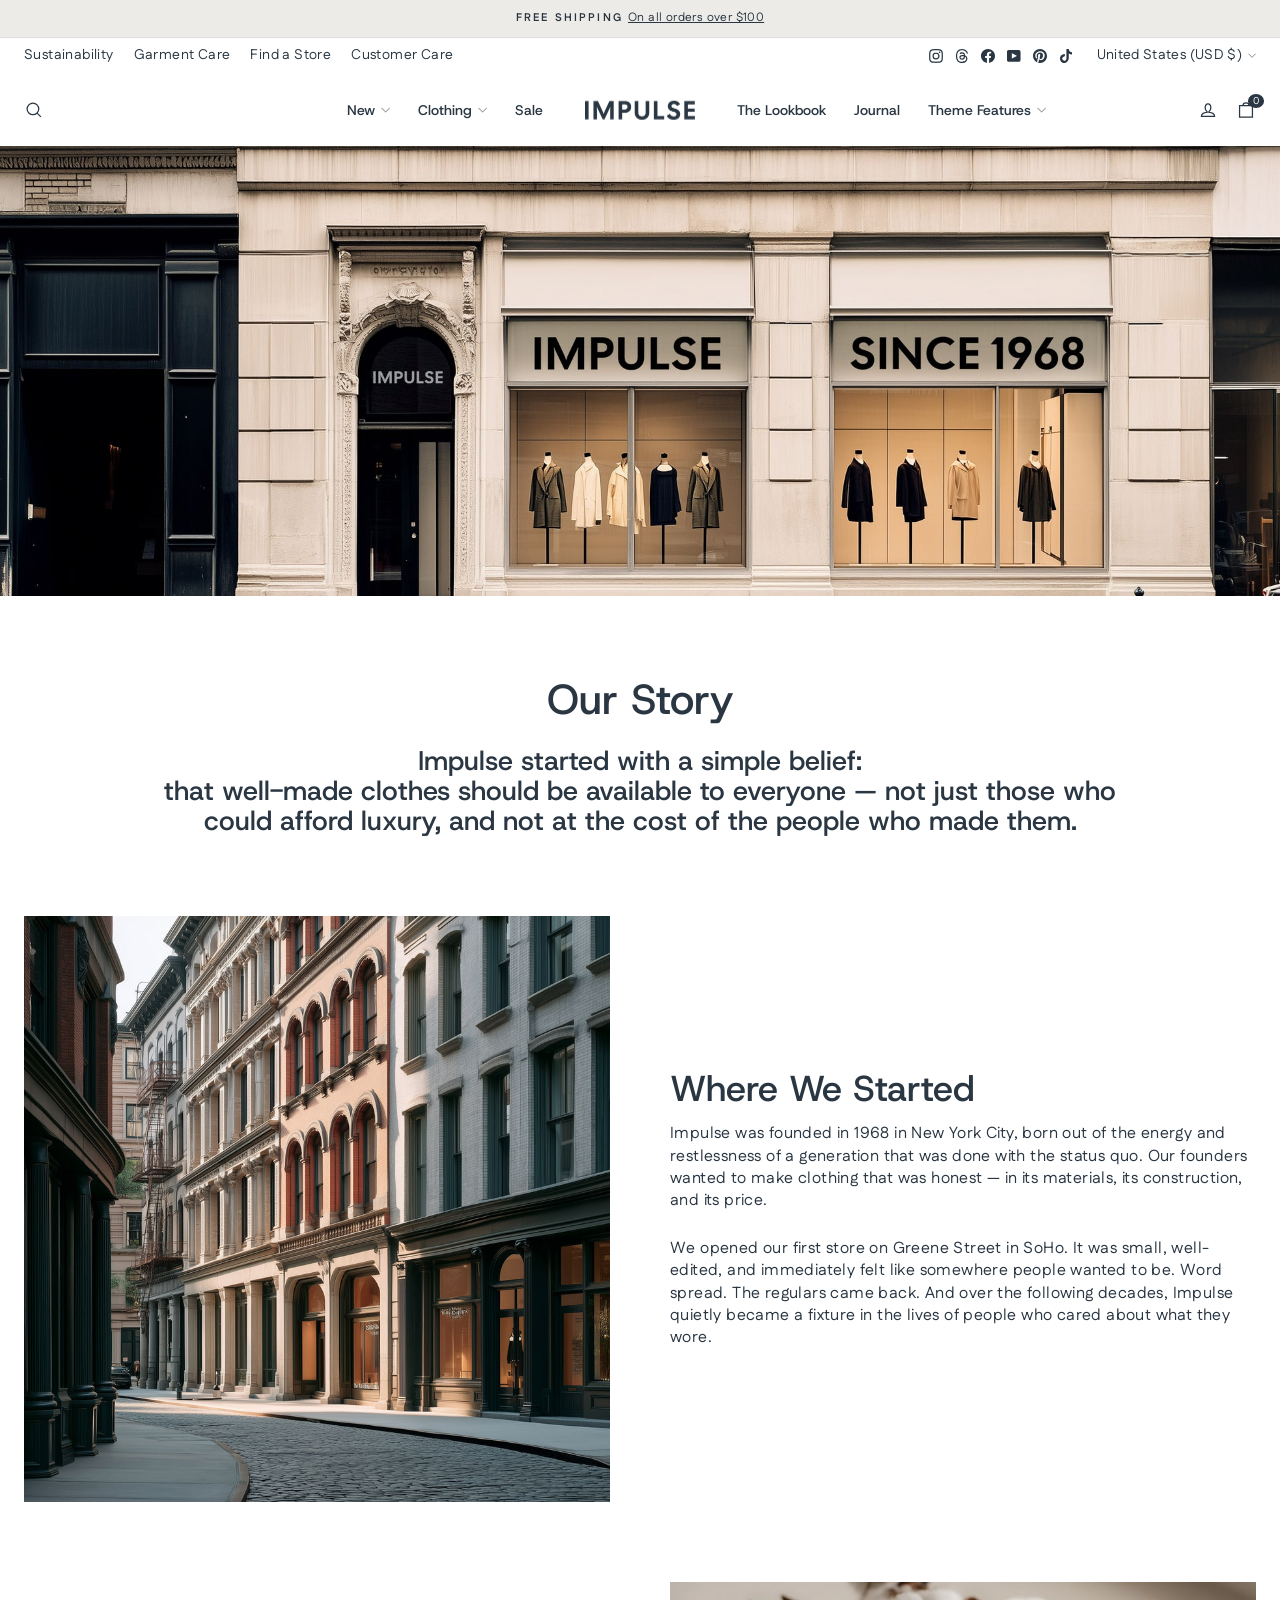
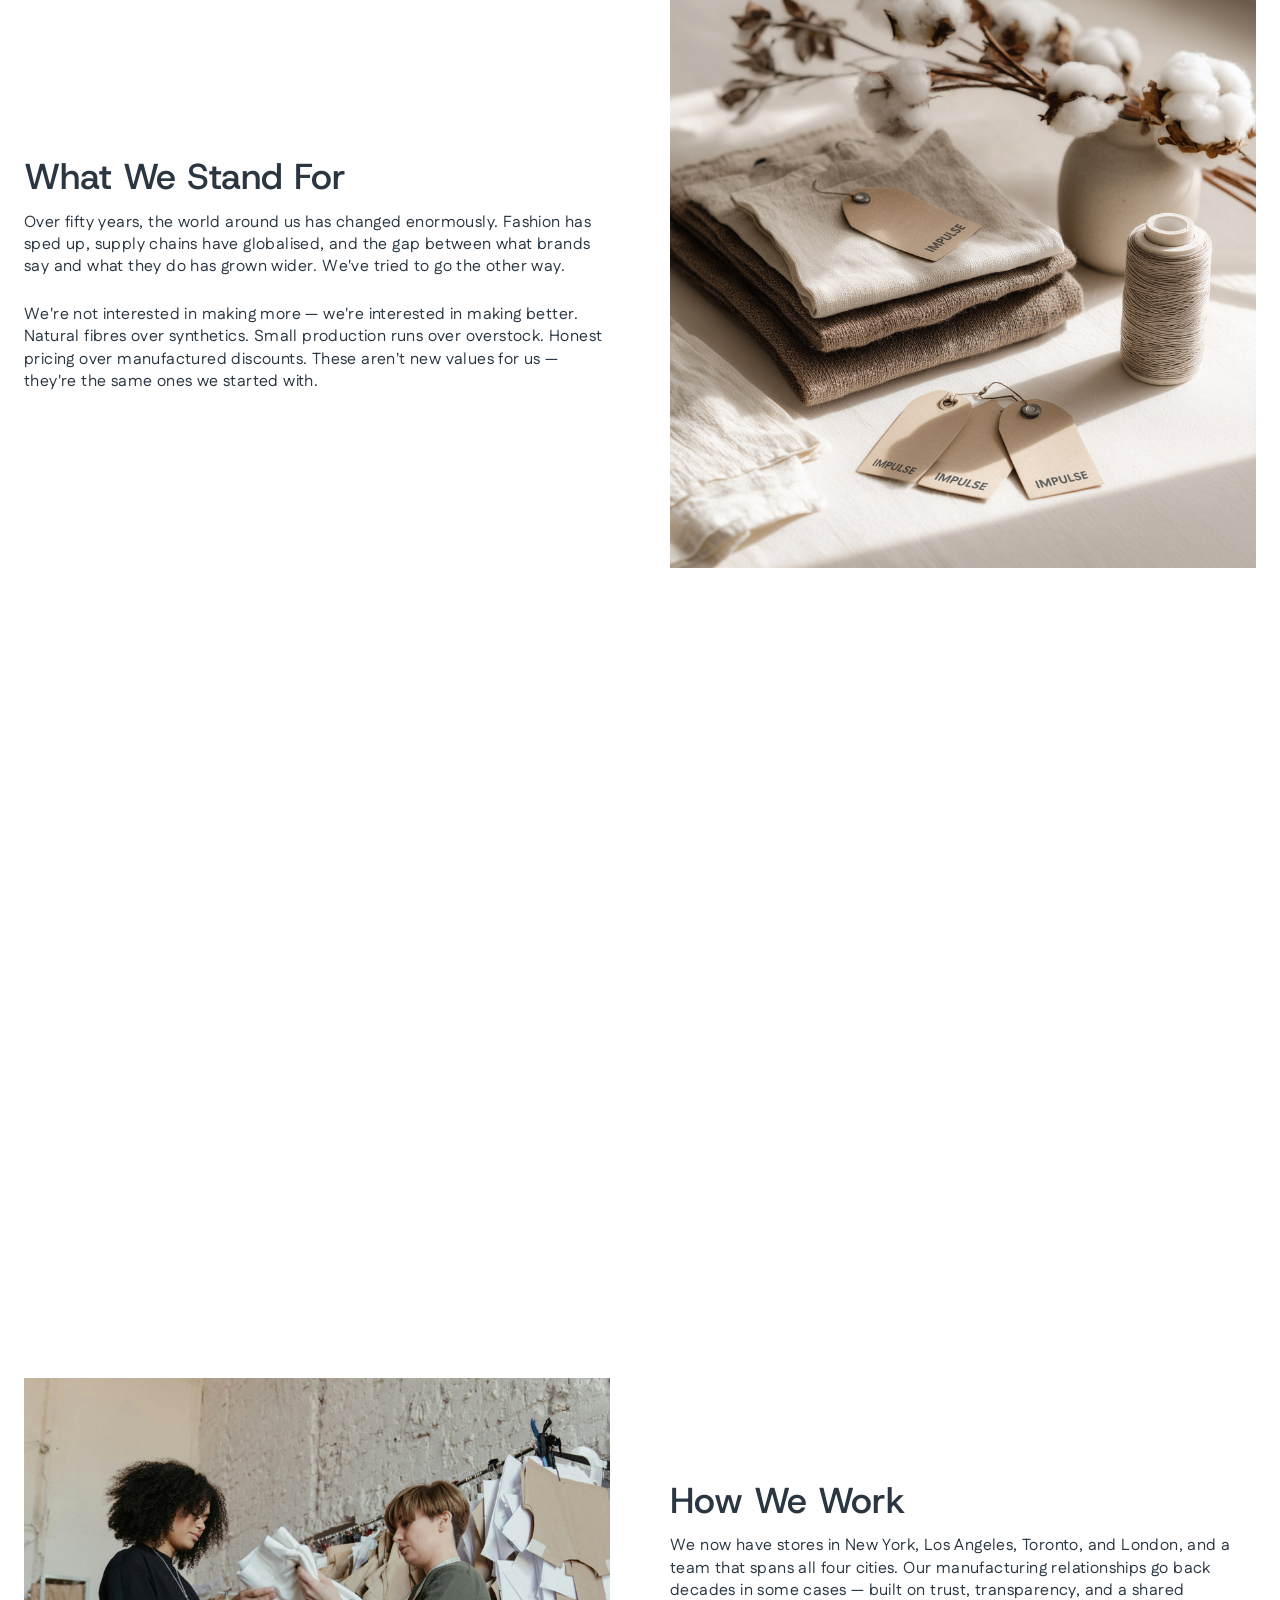
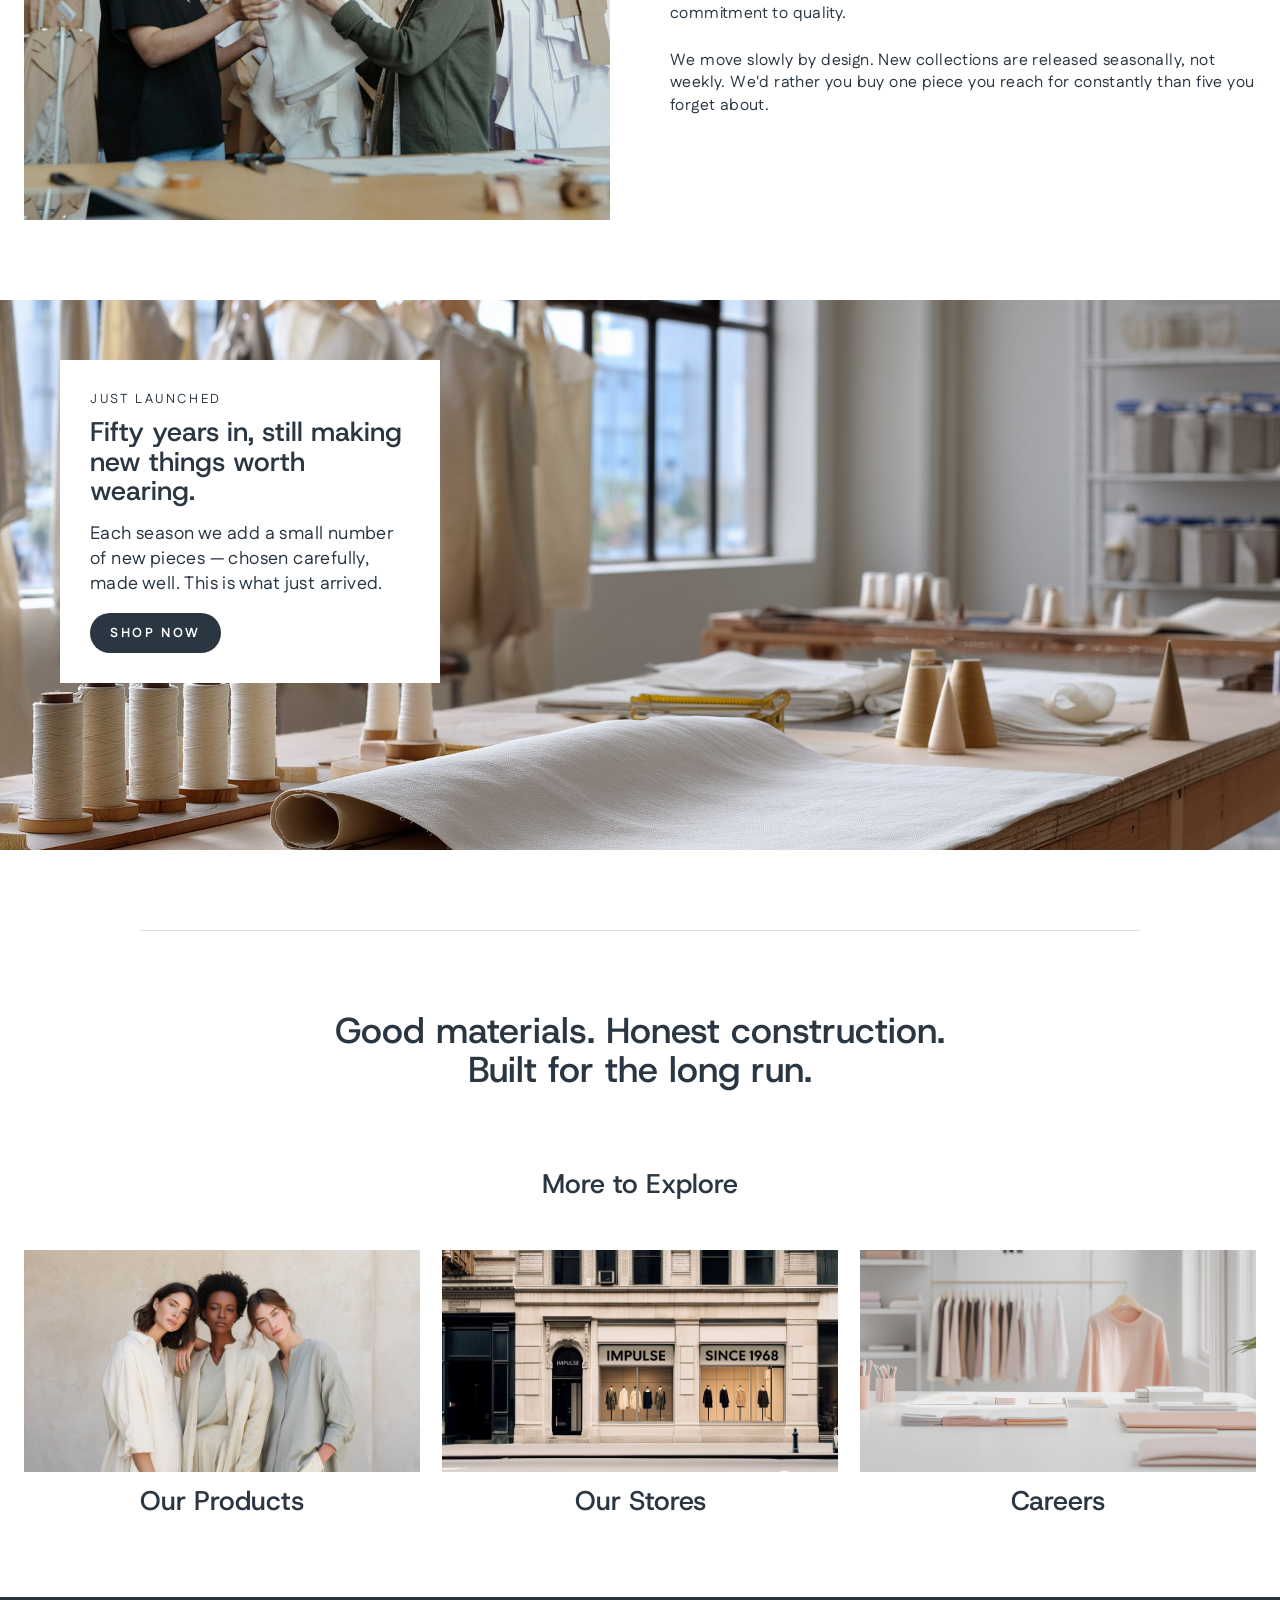
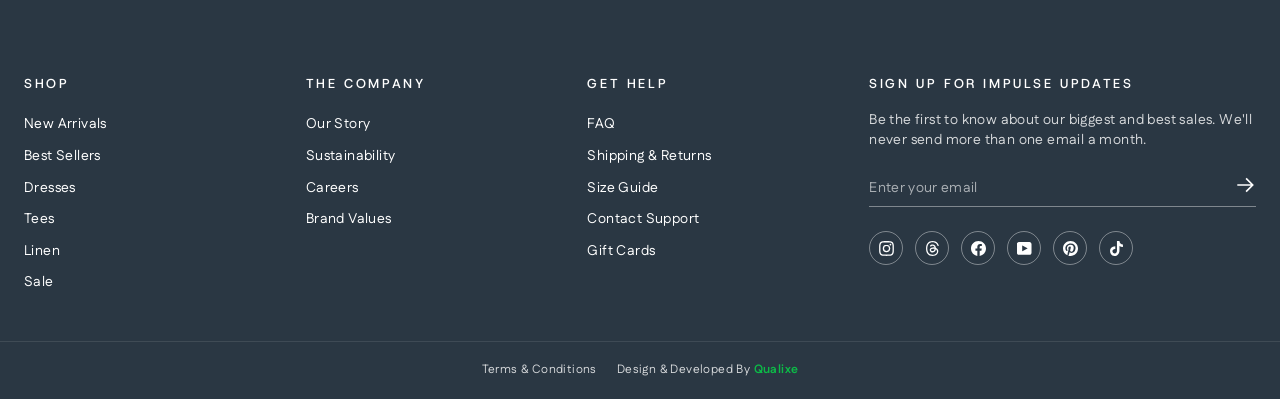
==== commit 41a544e4: "update fixed" ====
--- a/about.html
+++ b/about.html
@@ -25,7 +25,7 @@
 	</div>
 	<!-- announcement bar end -->
 
-	<header class="header" id="siteHeader">
+	<header class="header header--solid" id="siteHeader">
 		<!-- secondary toolbar (desktop only) -->
 		<div class="header__toolbar">
 			<div class="header__toolbar-inner container">
--- a/assets/css/style.css
+++ b/assets/css/style.css
@@ -100,8 +100,45 @@
   --testimonial-bg: #e6ebef;
 
   /* font family */
-  --heading-font: "HostGrotesk", serif;
-  --paragraph-font: "Fustat", serif;
+  --heading-font: "HostGrotesk", sans-serif;
+  --paragraph-font: "Fustat", sans-serif;
+
+  /* typography scale (mobile values; desktop overrides below) */
+  --type-base-size: 15px;
+  --type-base-spacing: .025em;
+  --type-base-line-height: 1.4;
+  --type-header-weight: 500;
+  --type-header-line-height: 1.1;
+  --type-h1-size: 36px;
+  --type-h2-size: 31px;
+  --type-h3-size: 26px;
+  --type-small: 14px;
+  --type-xs: 12px;
+  --type-accent-small: 13px;
+
+  /* vertical space between one page section and the next */
+  --section-gap: 80px;
+
+  /* corner radius shared by every button */
+  --btn-radius: 50px;
+  --type-btn-size: 11px;
+  --type-hero-text: 21px;
+}
+
+@media (max-width: 900px) {
+  :root {
+    --section-gap: 40px;
+  }
+}
+
+@media (min-width: 769px) {
+  :root {
+    --type-base-size: 16px;
+    --type-h1-size: 42px;
+    --type-h2-size: 36px;
+    --type-h3-size: 27px;
+    --type-btn-size: 13px;
+  }
 }
 
 * {
@@ -118,6 +155,13 @@
   overflow-x: hidden;
   scroll-behavior: smooth;
   font-family: var(--paragraph-font);
+  font-size: var(--type-base-size);
+  font-weight: 400;
+  letter-spacing: var(--type-base-spacing);
+  line-height: var(--type-base-line-height);
+  color: var(--paragraph-text-color);
+  -webkit-font-smoothing: antialiased;
+  text-rendering: optimizeSpeed;
   background-color: var(--body-color);
   transition: all ease 2s;
   -webkit-transition: all ease 2s;
@@ -126,12 +170,25 @@
   -o-transition: all ease 2s;
 }
 
+button,
+input,
+select,
+textarea {
+  font-family: var(--paragraph-font);
+  font-size: var(--type-base-size);
+  letter-spacing: var(--type-base-spacing);
+  line-height: var(--type-base-line-height);
+  -webkit-font-smoothing: antialiased;
+  text-rendering: optimizeSpeed;
+}
+
 ul,
 ol {
   list-style: none;
 }
 
 a {
+  color: inherit;
   text-decoration: none;
   font-family: var(--paragraph-font);
   transition: ease .3s;
@@ -146,16 +203,38 @@
 h1,
 h2,
 h3,
-h4 {
+h4,
+h5,
+h6 {
   font-family: var(--heading-font);
   color: var(--heading-text-color);
-  font-weight: 600;
-  line-height: 120%;
+  font-weight: var(--type-header-weight);
+  letter-spacing: 0;
+  line-height: var(--type-header-line-height);
+}
+
+h1 {
+  font-size: var(--type-h1-size);
+}
+
+h2 {
+  font-size: var(--type-h2-size);
+}
+
+h3 {
+  font-size: var(--type-h3-size);
+}
+
+h4,
+h5,
+h6 {
+  font-size: var(--type-accent-small);
+  letter-spacing: .2em;
+  text-transform: uppercase;
 }
 
 p {
   color: var(--paragraph-text-color);
-  line-height: 154%;
 }
 
 .btn {
@@ -164,14 +243,15 @@
   background-color: var(--black);
   color: var(--white);
   border: 1px solid var(--black);
-  font-size: 14px;
-  font-weight: 500;
-  letter-spacing: .3px;
-  border-radius: 2px;
+  border-radius: var(--btn-radius);
   text-align: center;
   white-space: nowrap;
   cursor: pointer;
   text-transform: uppercase;
+  font-size: var(--type-btn-size);
+  font-weight: 700;
+  letter-spacing: .2em;
+  line-height: 1.42;
 }
 
 .btn:hover {
@@ -180,14 +260,14 @@
 }
 
 .btn--inverse {
+  background-color: transparent;
+  color: var(--white);
+  border-color: var(--white);
+}
+
+.btn--inverse:hover {
   background-color: var(--white);
   color: var(--black);
-  border-color: var(--white);
-}
-
-.btn--inverse:hover {
-  background-color: transparent;
-  color: var(--white);
 }
 
 .container {
@@ -203,6 +283,20 @@
     padding-left: 16px;
     padding-right: 16px;
   }
+}
+
+/* section-gap */
+main>*+* {
+  margin-top: var(--section-gap);
+}
+
+main>:last-child {
+  margin-bottom: var(--section-gap);
+}
+
+/* a full-width banner that ends the page sits flush against the footer */
+main>.wide-banner:last-child {
+  margin-bottom: 0;
 }
 
 /* common css end */
@@ -217,6 +311,16 @@
   overflow: hidden;
 }
 
+/* pinned to the top of the viewport on desktop (a spacer keeps its place in
+   the flow); sits above the header so the header slides in from underneath it */
+.announcement-bar--sticky {
+  position: fixed;
+  top: 0;
+  left: 0;
+  width: 100%;
+  z-index: 29;
+}
+
 .announcement-bar__slide {
   position: absolute;
   inset: 0;
@@ -237,11 +341,11 @@
 }
 
 .announcement-bar__text {
-  font-family: var(--heading-font);
   text-transform: uppercase;
   letter-spacing: .2em;
   font-weight: 700;
   font-size: .9em;
+  font-family: var(--paragraph-font);
 }
 
 .announcement-bar__link {
@@ -269,19 +373,38 @@
   z-index: 20;
   color: var(--white);
   background: linear-gradient(180deg, rgba(var(--black-pure-rgb), .35) 0%, rgba(var(--black-pure-rgb), 0) 100%);
-  transition: background-color .3s ease, box-shadow .3s ease, color .3s ease;
-}
-
+}
+
+/* pages without a hero: a normal white header that sits in the page flow */
+.header--solid {
+  position: relative;
+  top: auto;
+  color: var(--black);
+  background: var(--body-color);
+  box-shadow: 0 0 1px rgba(var(--black-pure-rgb), .2);
+}
+
+/* scrolled past 250px: a fixed bar that starts above the viewport, then
+   (.is-opening, added 100ms later) slides down to sit under the announcement
+   bar. Removing both classes snaps it straight back, with no reverse animation. */
 .header.is-stuck {
   position: fixed;
   top: 0;
   color: var(--black);
   background: var(--body-color);
-  box-shadow: 0 4px 18px rgba(var(--black-pure-rgb), .08);
-}
-
-.header.is-stuck.header--no-hero {
-  position: sticky;
+  box-shadow: 0 0 1px rgba(var(--black-pure-rgb), .2);
+  transform: translate3d(0, -100%, 0);
+}
+
+.header.is-stuck.is-opening {
+  transform: translate3d(0, var(--sticky-announcement-bar-height, 0px), 0);
+  transition: transform .4s cubic-bezier(.165, .84, .44, 1);
+}
+
+@media (prefers-reduced-motion: reduce) {
+  .header.is-stuck.is-opening {
+    transition: none;
+  }
 }
 
 /* --- secondary toolbar row (desktop only) --- */
@@ -342,7 +465,7 @@
   gap: 6px;
   background: none;
   border: none;
-  font-size: 12px;
+  font-size: 14px;
   font-family: var(--paragraph-font);
   cursor: pointer;
   padding: 0;
@@ -439,10 +562,12 @@
   display: none;
 }
 
+.header--solid .header__logo-img--light,
 .header.is-stuck .header__logo-img--light {
   display: none;
 }
 
+.header--solid .header__logo-img--dark,
 .header.is-stuck .header__logo-img--dark {
   display: block;
 }
@@ -464,6 +589,8 @@
   color: inherit;
   cursor: pointer;
   list-style: none;
+  line-height: 1.1;
+  letter-spacing: 0;
 }
 
 .header__nav-item summary::-webkit-details-marker {
@@ -578,21 +705,23 @@
   display: flex;
   gap: 40px;
   align-items: flex-start;
+  justify-content: space-between;
 }
 
 .megamenu__columns {
   flex: 1 1 auto;
+  min-width: 0;
   display: grid;
-  grid-template-columns: repeat(4, minmax(140px, 200px));
+  grid-template-columns: repeat(4, minmax(0, 200px));
   gap: 24px;
 }
 
 .megamenu__columns--with-images {
-  grid-template-columns: repeat(5, minmax(140px, 1fr));
+  grid-template-columns: repeat(5, minmax(0, 1fr));
 }
 
 .megamenu__columns--narrow {
-  grid-template-columns: repeat(2, minmax(140px, 200px));
+  grid-template-columns: repeat(2, minmax(0, 200px));
   flex: 0 0 auto;
 }
 
@@ -603,20 +732,23 @@
 }
 
 .megamenu__col a {
-  font-size: 13px;
-  color: var(--muted);
+  font-size: 15px;
+  color: var(--paragraph-text-color);
 }
 
 .megamenu__col a:hover {
   color: var(--brand-color);
 }
 
-.megamenu__col-title {
-  font-family: var(--heading-font);
-  font-size: 14px;
-  font-weight: 600;
+.megamenu__col .megamenu__col-title {
+  font-family: var(--paragraph-font);
+  font-size: var(--type-accent-small);
+  font-weight: 700;
   color: var(--black) !important;
   margin-bottom: 2px;
+  text-transform: uppercase;
+  letter-spacing: .2em;
+  line-height: var(--type-header-line-height);
 }
 
 .megamenu__col-img {
@@ -628,7 +760,8 @@
 }
 
 .megamenu__promos {
-  flex: 0 0 420px;
+  flex: 0 1 420px;
+  min-width: 0;
   display: flex;
   gap: 16px;
 }
@@ -644,6 +777,7 @@
 
 .megamenu__promo {
   flex: 1;
+  min-width: 0;
   display: block;
 }
 
@@ -656,16 +790,18 @@
 }
 
 .megamenu__promo-title {
-  font-family: var(--heading-font);
-  font-size: 14px;
-  font-weight: 600;
+  font-family: var(--paragraph-font);
+  font-size: var(--type-accent-small);
+  font-weight: 700;
   color: var(--black);
   margin-bottom: 4px;
+  text-transform: uppercase;
+  letter-spacing: .2em;
+  line-height: 1.4;
 }
 
 .megamenu__promo-text {
-  font-size: 12px;
-  color: var(--muted);
+  color: var(--paragraph-text-color);
 }
 
 .btn--sm {
@@ -849,7 +985,6 @@
   width: 320px;
   max-width: 85%;
   background-color: var(--body-color);
-  box-shadow: 0 0 40px rgba(var(--black-pure-rgb), .15);
   transform: translate3d(-100%, 0, 0);
   transition: transform .25s cubic-bezier(.165, .84, .44, 1);
   will-change: transform;
@@ -860,6 +995,7 @@
 }
 
 .mobile-nav.is-open {
+  box-shadow: 0 0 40px rgba(var(--black-pure-rgb), .15);
   transform: translate3d(0, 0, 0);
   transition-duration: .45s;
 }
@@ -917,11 +1053,13 @@
   gap: 10px;
   padding: 14px 0;
   font-family: var(--heading-font);
-  font-size: 16px;
-  font-weight: 500;
+  font-size: var(--type-hero-text);
   color: var(--heading-text-color);
   cursor: pointer;
   list-style: none;
+  line-height: var(--type-header-line-height);
+  letter-spacing: 0;
+  font-weight: var(--type-header-weight);
 }
 
 .mobile-nav__login {
@@ -971,9 +1109,12 @@
 
 .mobile-nav__sublist .mobile-nav__details--sub>summary {
   padding: 11px 0;
-  font-size: 14px;
-  font-weight: 500;
+  font-size: var(--type-base-size);
+  font-weight: 400;
   color: var(--heading-text-color);
+  font-family: var(--paragraph-font);
+  line-height: 1.15;
+  letter-spacing: inherit;
 }
 
 .mobile-nav__details--sub .chevron--circle {
@@ -1001,8 +1142,7 @@
 .mobile-nav__grandchild a {
   display: block;
   padding: 8px 0;
-  font-size: 13px;
-  color: var(--muted);
+  color: var(--heading-text-color);
 }
 
 .mobile-nav__grandchild>li:first-child a {
@@ -1022,8 +1162,7 @@
 
 .mobile-nav__toolbar-grid a {
   padding: 6px 0;
-  font-size: 13px;
-  color: var(--muted);
+  color: var(--heading-text-color);
 }
 
 .mobile-nav__social {
@@ -1064,7 +1203,6 @@
   width: 380px;
   max-width: 90%;
   background-color: var(--body-color);
-  box-shadow: 0 0 40px rgba(var(--black-pure-rgb), .15);
   transform: translate3d(100%, 0, 0);
   transition: transform .25s cubic-bezier(.165, .84, .44, 1);
   will-change: transform;
@@ -1074,6 +1212,7 @@
 }
 
 .cart-drawer.is-open {
+  box-shadow: 0 0 40px rgba(var(--black-pure-rgb), .15);
   transform: translate3d(0, 0, 0);
   transition-duration: .45s;
 }
@@ -1117,7 +1256,7 @@
   gap: 20px;
   text-align: center;
   padding: 24px;
-  color: var(--muted);
+  color: var(--paragraph-text-color);
 }
 
 .cart-drawer__empty[hidden] {
@@ -1152,9 +1291,10 @@
 }
 
 .cart-item__title {
-  font-family: var(--heading-font);
-  font-size: 15px;
-  font-weight: 500;
+  font-family: var(--paragraph-font);
+  font-size: 17px;
+  font-weight: 400;
+  line-height: 1.4;
 }
 
 .cart-item__qty {
@@ -1170,10 +1310,12 @@
   border: none;
   width: 28px;
   height: 28px;
-  font-size: 14px;
+  font-size: var(--type-base-size);
   color: var(--black);
   cursor: pointer;
   transition: all ease .3s;
+  line-height: 1;
+  padding: 2.5px 0 0;
 }
 
 .cart-item__qty-btn:hover {
@@ -1185,12 +1327,14 @@
   display: inline-block;
   min-width: 24px;
   text-align: center;
-  font-size: 13px;
+  font-size: var(--type-base-size);
+  line-height: 1;
 }
 
 .cart-item__price {
-  font-size: 14px;
+  font-size: var(--type-base-size);
   white-space: nowrap;
+  line-height: 1;
 }
 
 .cart-drawer__note-wrap {
@@ -1203,11 +1347,12 @@
 
 .cart-drawer__note-label {
   display: block;
-  font-size: 11px;
-  font-weight: 600;
+  font-size: var(--type-accent-small);
+  font-weight: 400;
   text-transform: uppercase;
-  letter-spacing: .8px;
+  letter-spacing: .2em;
   margin-bottom: 8px;
+  line-height: 1.4;
 }
 
 .cart-drawer__note {
@@ -1233,36 +1378,49 @@
 .cart-drawer__row {
   display: flex;
   justify-content: space-between;
-  font-size: 13px;
-  font-weight: 600;
+  font-size: var(--type-base-size);
+  font-weight: 400;
+  letter-spacing: inherit;
+  margin-bottom: 10px;
+  line-height: 1;
+}
+
+.cart-drawer__row>span:first-child {
+  font-size: var(--type-accent-small);
   text-transform: uppercase;
-  letter-spacing: .5px;
-  margin-bottom: 10px;
+  letter-spacing: .2em;
 }
 
 .cart-drawer__shipping-note {
-  font-size: 12px;
-  color: var(--muted);
+  font-size: .8em;
+  color: var(--paragraph-text-color);
   margin-bottom: 16px;
+  line-height: 1.4;
 }
 
 .cart-drawer__terms {
-  display: flex;
-  align-items: center;
-  gap: 8px;
-  font-size: 11px;
+  display: block;
+  font-size: var(--type-accent-small);
   text-transform: uppercase;
-  letter-spacing: .5px;
+  letter-spacing: .2em;
   margin-bottom: 16px;
   cursor: pointer;
+}
+
+.cart-drawer__terms a {
+  color: inherit;
+  text-decoration: underline;
+}
+
+.cart-drawer__terms input {
+  margin: 0 8px 0 0;
+  vertical-align: middle;
 }
 
 .cart-drawer__checkout {
   display: block;
   width: 100%;
   text-transform: uppercase;
-  letter-spacing: .8px;
-  font-weight: 600;
 }
 
 /* dark backdrop behind the open drawer / megamenu */
@@ -1285,7 +1443,7 @@
   overflow: hidden;
 }
 
-@media (max-width: 1080px) {
+@media (max-width: 1160px) {
   .only-desktop {
     display: none !important;
   }
@@ -1331,6 +1489,16 @@
 
   .header__toolbar {
     display: none;
+  }
+}
+
+@media (max-width: 575px) {
+  .announcement-bar {
+    height: 30px;
+  }
+
+  .header {
+    top: 30px;
   }
 }
 
@@ -1397,10 +1565,6 @@
 .shoppable-hero__dot svg {
   width: 17px;
   height: 17px;
-}
-
-.shoppable-hero__dot:hover {
-  transform: translate(-50%, -50%) scale(1.08);
 }
 
 .shoppable-hero__popover {
@@ -1469,25 +1633,22 @@
 }
 
 .shoppable-hero__content h2 {
-  font-size: 26px;
   margin-bottom: 10px;
   color: var(--white);
+  font-size: var(--type-h3-size);
 }
 
 .shoppable-hero__content p {
-  font-size: 14px;
   margin-bottom: 18px;
   color: var(--white);
+  font-size: var(--type-base-size);
 }
 
 .shoppable-hero__content .btn {
-  background-color: var(--cream);
-  border-color: var(--cream);
   color: var(--black-pure);
-  border-radius: 50px;
   padding: 11px 20px;
-  text-transform: uppercase;
-  letter-spacing: 2px;
+  background-color: var(--warm-bg);
+  border-color: var(--warm-bg);
 }
 
 .shoppable-hero__content .btn:hover {
@@ -1533,8 +1694,6 @@
 .category-grid {
   display: grid;
   grid-template-columns: repeat(4, 1fr);
-  margin-top: 60px;
-  margin-bottom: 60px;
   gap: 20px;
 }
 
@@ -1561,15 +1720,14 @@
   bottom: 18px;
   left: 50%;
   transform: translateX(-50%);
-  font-family: var(--heading-font);
-  font-weight: 600;
-  font-size: 16px;
   color: var(--white);
+  font-family: var(--paragraph-font);
+  font-weight: 400;
+  font-size: var(--type-small);
 }
 
 @media (max-width: 900px) {
   .category-grid {
-    margin: 20px auto;
     grid-template-columns: repeat(2, 1fr);
     gap: 16px;
     padding: 0 16px;
@@ -1577,11 +1735,6 @@
 }
 
 /* ================= product row / carousel ================= */
-.product-row {
-  margin-top: 60px;
-  margin-bottom: 60px;
-}
-
 .product-row__head {
   display: flex;
   align-items: center;
@@ -1589,8 +1742,8 @@
   margin-bottom: 24px;
 }
 
-.product-row__head h2 {
-  font-size: 28px;
+.product-page~.product-row .product-row__head h2 {
+  font-size: var(--type-h3-size);
 }
 
 .product-row__view-all {
@@ -1603,9 +1756,10 @@
   white-space: nowrap;
   background-color: transparent;
   border: 1px solid var(--border-color);
-  border-radius: 50px;
+  border-radius: var(--btn-radius);
   padding: 8px 14px;
   transition: background-color .2s ease, color .2s ease, border-color .2s ease;
+  text-align: center;
 }
 
 .product-row__view-all:hover {
@@ -1623,19 +1777,68 @@
   padding-bottom: 8px;
 }
 
-@media (max-width: 700px) {
+@media (min-width: 769px) {
+  .product-row__scroller::-webkit-scrollbar {
+    height: 6px;
+  }
+
+  .product-row__scroller::-webkit-scrollbar-thumb {
+    background-color: var(--border-color2);
+    border-radius: 4px;
+  }
+}
+
+/* product row on mobile: full-bleed free-scrolling row, 39vw cards with a 17px gutter,
+   square 2:3 images and the badge in the top-right corner (same as the reference).
+   Everything here is scoped to .product-row so grids and desktop are untouched. */
+@media (max-width: 768px) {
+  .product-row.container {
+    padding-left: 16px;
+    padding-right: 16px;
+  }
+
+  .product-row__head {
+    margin-bottom: 30px;
+  }
+
   .product-row__scroller {
-    gap: 16px;
-  }
-}
-
-.product-row__scroller::-webkit-scrollbar {
-  height: 6px;
-}
-
-.product-row__scroller::-webkit-scrollbar-thumb {
-  background-color: var(--border-color2);
-  border-radius: 4px;
+    gap: 17px;
+    margin: 0 -16px;
+    padding: 0 16px 17px;
+    overflow-x: scroll;
+    scroll-snap-type: none;
+    -webkit-overflow-scrolling: touch;
+  }
+
+  .product-row__scroller .product-card {
+    flex: 0 0 calc(39vw - 17px);
+    padding-bottom: 6px;
+    scroll-snap-align: none;
+  }
+
+  .product-row .product-card__img-wrap {
+    margin-bottom: 10px;
+  }
+
+  .product-row .product-card__img-wrap img {
+    aspect-ratio: 2/3;
+  }
+
+  .product-row .product-card__title {
+    margin-bottom: 5px;
+  }
+
+  .product-row .product-card__badge {
+    top: 0;
+    right: 0;
+    left: auto;
+    padding: 6px 5px 6px 7px;
+    border-radius: 0;
+  }
+
+  .product-row .product-card__quick-view {
+    display: none;
+  }
 }
 
 .product-card {
@@ -1650,14 +1853,14 @@
   top: 10px;
   left: 10px;
   z-index: 2;
-  font-size: 11px;
-  font-weight: 600;
-  text-transform: uppercase;
   color: var(--white);
   padding: 8px 10px 5px;
   border-radius: 2px;
   display: flex;
   line-height: 1;
+  font-size: 13.6px;
+  font-weight: 400;
+  text-transform: none;
 }
 
 .product-card__badge--sale {
@@ -1688,13 +1891,15 @@
   background-color: var(--black);
   color: var(--white);
   border: none;
-  font-size: 13px;
   font-family: var(--paragraph-font);
   text-align: center;
   cursor: pointer;
   opacity: 0;
   transform: translateY(5px);
   transition: opacity .25s, transform .25s ease-out, background-color .3s;
+  font-size: 14px;
+  line-height: 1.15;
+  letter-spacing: .025em;
 }
 
 .product-card:hover .product-card__quick-view,
@@ -1729,9 +1934,11 @@
 }
 
 .product-card__title {
-  font-size: 15px;
-  font-weight: 500;
   margin-bottom: 6px;
+  font-size: var(--type-base-size);
+  font-weight: 400;
+  line-height: 1.3;
+  letter-spacing: inherit;
 }
 
 .product-card__link {
@@ -1747,7 +1954,8 @@
 
 .product-card__price {
   font-size: 14px;
-  color: var(--muted);
+  line-height: 1.3;
+  color: var(--paragraph-text-color);
 }
 
 .product-card__price--regular {
@@ -1757,7 +1965,12 @@
 
 .product-card__price--sale {
   color: var(--brand-color);
-  font-weight: 600;
+  font-weight: 400;
+}
+
+.product-card__price--save {
+  color: var(--muted);
+  margin-left: 5px;
 }
 
 /* ================= promo grid (2 banners) ================= */
@@ -1765,7 +1978,6 @@
   display: grid;
   grid-template-columns: 1fr 1fr;
   gap: 0;
-  margin: 60px 0;
 }
 
 .promo-grid__item {
@@ -1818,21 +2030,19 @@
 }
 
 .promo-grid__content h2 {
-  font-size: 32px;
   color: var(--white);
 }
 
 .promo-grid__content p {
-  font-size: 15px;
   color: var(--white);
+  font-size: var(--type-base-size);
 }
 
 .promo-grid__content .btn {
-  background-color: var(--cream);
-  border-color: var(--cream);
   color: var(--black-pure);
-  border-radius: 50px;
   padding: 11px 24px;
+  background-color: var(--warm-bg);
+  border-color: var(--warm-bg);
 }
 
 .promo-grid__content .btn:hover {
@@ -1887,80 +2097,156 @@
 }
 
 .lookbook-hero__content h2 {
-  font-size: 42px;
   color: var(--white);
+  font-size: 60px;
 }
 
 .lookbook-hero__content p {
-  font-size: 15px;
   color: var(--white);
   max-width: 460px;
+  font-size: var(--type-hero-text);
+}
+
+.lookbook-hero__content .btn {
+  background-color: var(--warm-bg);
+  border-color: var(--warm-bg);
+  color: var(--black-pure);
+}
+
+.lookbook-hero__content .btn:hover {
+  background-color: transparent;
+  border-color: var(--white);
+  color: var(--white);
+}
+
+@media (max-width: 768px) {
+  .lookbook-hero__content h2 {
+    font-size: 30px;
+  }
+
+  .product-card__badge {
+    font-size: 10.4px;
+  }
+
+  .product-row__scroller .product-card__title {
+    font-size: 12px;
+  }
+
+  .product-row__scroller .product-card__price {
+    font-size: 12px;
+  }
 }
 
 /* ================= journal feature row ================= */
 .journal-row {
-  display: flex;
-  align-items: center;
-  margin-top: 80px;
-  margin-bottom: 80px;
-  gap: 60px;
+  max-width: 1500px;
+  padding-left: 40px;
+  padding-right: 40px;
+  overflow: hidden;
+}
+
+.journal-row__inner {
+  display: flex;
+  align-items: center;
+  justify-content: space-between;
+  margin: 0 auto;
+}
+
+@media (min-width: 1050px) {
+  .journal-row__inner {
+    margin: 0 6%;
+  }
+}
+
+.journal-row__text {
+  flex: 0 1 43%;
+  min-width: 43%;
+  margin: 0 auto;
+  padding-right: 60px;
+}
+
+.journal-row__text h2 {
+  margin-bottom: 25px;
+}
+
+.journal-row__text .btn {
+  margin-top: 15px;
+  padding: 11px 20px;
 }
 
 .journal-row__images {
-  position: relative;
-  flex: 1 1 55%;
-  padding-bottom: 15%;
+  display: flex;
+  align-items: center;
+  justify-content: space-between;
+  flex: 0 1 50%;
+  min-width: 0;
+  width: 100%;
+  margin: 0 auto;
+  padding: 50px 0;
+}
+
+.journal-row__first {
+  width: 55%;
+  transform: translate(50px, 50px);
+  z-index: 1;
+}
+
+.journal-row__second {
+  width: 60%;
+}
+
+.journal-row__img {
+  display: block;
+  width: 100%;
+  aspect-ratio: 1 / 1;
+  object-fit: cover;
 }
 
 .journal-row__img--back {
-  width: 68%;
-  margin-left: auto;
-  aspect-ratio: 2/3;
-  object-fit: cover;
-  border-radius: 4px 4px 60px 60px;
-}
-
-.journal-row__img--front {
-  position: absolute;
-  left: 0;
-  bottom: 0;
-  width: 42%;
-  aspect-ratio: 1/1;
-  object-fit: cover;
-  border-radius: 4px;
-  z-index: 2;
-  box-shadow: 0 10px 30px rgba(var(--black-pure-rgb), .15);
-}
-
-.journal-row__text {
-  flex: 1 1 45%;
-}
-
-.journal-row__text h2 {
-  font-size: 30px;
-  margin-bottom: 14px;
-}
-
-.journal-row__text p {
-  font-size: 15px;
-  margin-bottom: 22px;
-  max-width: 420px;
-}
-
-@media (max-width: 900px) {
+  border-radius: 50% 50% 0 0;
+}
+
+@media (max-width: 959px) {
+  .journal-row__images {
+    padding-top: 30px;
+  }
+}
+
+@media (max-width: 768px) {
   .journal-row {
+    padding-left: 16px;
+    padding-right: 16px;
+  }
+
+  .journal-row__inner {
     flex-direction: column;
-    gap: 40px;
-  }
-
+    margin: 0;
+  }
+
+  .journal-row__text,
   .journal-row__images {
-    width: 100%;
-  }
-}
-
-@media (max-width: 700px) {
-  .journal-row {
-    gap: 16px;
+    flex: 1 1 auto;
+    max-width: 100%;
+    min-width: 100%;
+  }
+
+  .journal-row__text {
+    order: 2;
+    margin: 0;
+    padding: 30px 20px 0;
+  }
+
+  .journal-row__text .btn {
+    padding: 9px 17px;
+  }
+
+  .journal-row__images {
+    margin: 0 0 0 -30px;
+    padding: 30px 20px 15px;
+  }
+
+  .journal-row__first {
+    transform: translate(30px, 30px);
   }
 }
 
@@ -2005,20 +2291,24 @@
 }
 
 .wide-banner__content h2 {
-  font-size: 40px;
   color: var(--white);
-  text-transform: capitalize;
+  font-size: 43px;
+  text-transform: none;
+}
+
+.product-page~.wide-banner .wide-banner__content h2 {
+  font-size: 80px;
 }
 
 .wide-banner__content p {
-  font-size: 15px;
   color: var(--white);
   max-width: 460px;
+  font-size: var(--type-hero-text);
 }
 
 @media (max-width: 575px) {
   .wide-banner__content h2 {
-    font-size: 28px;
+    font-size: 21.5px;
   }
 
   .wide-banner__content p.subtitle {
@@ -2029,15 +2319,13 @@
 
 /* ================= testimonials ================= */
 .testimonials {
-  padding: 75px 0;
+  padding: var(--section-gap) 0;
   background-color: var(--testimonial-bg);
   text-align: center;
   overflow: hidden;
 }
 
 .testimonials__head h2 {
-  font-size: 36px;
-  font-weight: 500;
   margin-bottom: 15px;
 }
 
@@ -2118,10 +2406,6 @@
 }
 
 @media (max-width: 900px) {
-  .testimonials {
-    padding: 25.5px 0;
-  }
-
   .testimonials__slide {
     width: 100%;
     padding-left: 16px;
@@ -2145,8 +2429,6 @@
 .collection-grid {
   display: grid;
   grid-template-columns: repeat(4, 1fr);
-  margin-top: 60px;
-  margin-bottom: 60px;
   gap: 20px;
 }
 
@@ -2197,11 +2479,11 @@
   display: flex;
   align-items: center;
   justify-content: center;
-  font-family: var(--heading-font);
-  font-weight: 600;
-  font-size: 16px;
+  font-size: var(--type-base-size);
   color: var(--white);
   white-space: nowrap;
+  font-family: var(--paragraph-font);
+  font-weight: 400;
 }
 
 @media (max-width: 900px) {
@@ -2221,7 +2503,8 @@
   display: grid;
   grid-template-columns: repeat(3, 1fr);
   max-width: 1200px;
-  margin: 80px auto;
+  margin-left: auto;
+  margin-right: auto;
   padding: 0 24px;
   gap: 40px;
   text-align: center;
@@ -2235,19 +2518,19 @@
 }
 
 .brand-values__item h3 {
-  font-size: 18px;
   margin-bottom: 10px;
 }
 
 .brand-values__item p {
-  font-size: 14px;
-  color: var(--muted);
+  font-size: var(--type-base-size);
+  color: var(--paragraph-text-color);
 }
 
 @media (max-width: 900px) {
   .brand-values {
     grid-template-columns: 1fr;
     gap: 50px;
+    padding: 0 16px;
   }
 }
 
@@ -2261,7 +2544,7 @@
 .footer {
   background-color: var(--black);
   color: var(--white);
-  padding: 60px 0 20px;
+  padding: var(--section-gap) 0 20px;
 }
 
 .footer__top {
@@ -2276,14 +2559,16 @@
   align-items: center;
   justify-content: space-between;
   gap: 10px;
-  font-size: 14px;
-  font-weight: 600;
   text-transform: uppercase;
-  letter-spacing: .8px;
   color: var(--white);
   margin-bottom: 20px;
   list-style: none;
   cursor: default;
+  font-family: var(--heading-font);
+  font-size: var(--type-accent-small);
+  font-weight: var(--type-header-weight);
+  line-height: var(--type-header-line-height);
+  letter-spacing: .2em;
 }
 
 .footer__col-heading::-webkit-details-marker {
@@ -2369,15 +2654,14 @@
     padding-top: 14px;
     padding-bottom: 20px;
   }
-}
-
-@media (max-width: 575px) {
 
   .footer__col h4,
   .footer__col-heading {
+    font-family: var(--paragraph-font);
     font-size: 13px;
     font-weight: 400;
-    letter-spacing: 3px;
+    letter-spacing: 2.6px;
+    line-height: 15px;
   }
 }
 
@@ -2455,10 +2739,10 @@
   flex-wrap: wrap;
   padding-top: 20px;
   border-top: 1px solid rgba(var(--white-rgb), .12);
-  font-size: 13px;
+  font-size: 12px;
   color: var(--white);
   opacity: .8;
-  letter-spacing: 3px;
+  letter-spacing: inherit;
 }
 
 .footer__bottom-link {
@@ -2591,7 +2875,7 @@
 }
 
 .product-modal__title {
-  font-size: 28px;
+  font-size: var(--type-h2-size);
   margin-bottom: 14px;
 }
 
@@ -2599,7 +2883,6 @@
   display: flex;
   align-items: center;
   gap: 8px;
-  font-size: 14px;
   color: var(--heading-text-color);
   margin-bottom: 16px;
 }
@@ -2648,12 +2931,13 @@
 }
 
 .product-modal__size-label {
-  font-size: 12px;
-  font-weight: 600;
+  font-size: var(--type-accent-small);
+  font-weight: 400;
   text-transform: uppercase;
-  letter-spacing: 1.2px;
+  letter-spacing: .2em;
   color: var(--heading-text-color);
   text-align: left;
+  line-height: 1.4;
 }
 
 .product-modal__size-options {
@@ -2671,11 +2955,17 @@
   background: none;
   border: 1px solid var(--border-color);
   border-radius: 2px;
-  font-size: 13px;
   font-family: var(--paragraph-font);
   color: var(--heading-text-color);
   cursor: pointer;
   transition: border-color .2s ease;
+  letter-spacing: inherit;
+}
+
+@media (min-width: 769px) {
+  .product-modal__size-option {
+    padding-top: 2.5px;
+  }
 }
 
 .product-modal__size-option:hover {
@@ -2691,7 +2981,6 @@
   display: flex;
   align-items: center;
   gap: 8px;
-  font-size: 13px;
   color: var(--heading-text-color);
   margin-top: 14px;
 }
@@ -2707,8 +2996,6 @@
 }
 
 .product-modal__desc p {
-  font-size: 14px;
-  line-height: 1.6;
   margin-bottom: 14px;
 }
 
@@ -2717,8 +3004,6 @@
 }
 
 .product-modal__desc li {
-  font-size: 14px;
-  line-height: 1.7;
   padding-left: 16px;
   position: relative;
 }
@@ -2742,10 +3027,10 @@
   border: none;
   padding: 0;
   margin-bottom: 20px;
-  font-size: 12px;
-  font-weight: 600;
+  font-size: calc(var(--type-base-size) * .8);
+  font-weight: 400;
   text-transform: uppercase;
-  letter-spacing: 1.2px;
+  letter-spacing: .2em;
   color: var(--heading-text-color);
   cursor: pointer;
   text-decoration: underline;
@@ -2760,7 +3045,6 @@
   display: flex;
   align-items: center;
   gap: 8px;
-  font-size: 14px;
   margin-bottom: 20px;
 }
 
@@ -2799,7 +3083,6 @@
   display: block;
   width: 100%;
   text-transform: uppercase;
-  letter-spacing: .8px;
   margin-bottom: 8px;
 }
 
@@ -2817,13 +3100,14 @@
   justify-content: space-between;
   gap: 10px;
   padding: 14px 0;
-  font-size: 12px;
-  font-weight: 600;
+  font-size: 13px;
+  font-weight: 400;
   text-transform: uppercase;
-  letter-spacing: 1.2px;
+  letter-spacing: 2.6px;
   color: var(--heading-text-color);
   cursor: pointer;
   list-style: none;
+  line-height: 15px;
 }
 
 .product-modal__accordion-heading::-webkit-details-marker {
@@ -2853,8 +3137,6 @@
 }
 
 .product-modal__accordion-content p {
-  font-size: 14px;
-  line-height: 1.6;
   padding-bottom: 18px;
 }
 
@@ -2868,7 +3150,7 @@
   display: flex;
   align-items: center;
   gap: 8px;
-  font-size: 13px;
+  font-size: 14px;
   color: var(--heading-text-color);
 }
 
@@ -3109,7 +3391,7 @@
 /* ================= collection page: promo banner ================= */
 .collection-promo {
   background-color: rgba(var(--black-rgb), .1);
-  padding: 60px 0;
+  padding: var(--section-gap) 0;
 }
 
 .collection-promo__inner {
@@ -3117,7 +3399,7 @@
 }
 
 .collection-promo__inner h2 {
-  font-size: 26px;
+  font-size: var(--type-h3-size);
   margin-bottom: 14px;
 }
 
@@ -3130,22 +3412,23 @@
 }
 
 .collection-promo__row p {
-  font-size: 15px;
+  line-height: 1.2;
 }
 
 .collection-promo__btn {
   display: inline-block;
   background-color: transparent;
   border: 1px solid rgba(var(--black-rgb), .2);
-  border-radius: 50px;
+  border-radius: var(--btn-radius);
   padding: 8px 16px;
   font-size: 12px;
   font-weight: 400;
   text-transform: uppercase;
-  letter-spacing: 2px;
+  letter-spacing: .2em;
   color: var(--heading-text-color);
   white-space: nowrap;
   transition: background-color .2s ease, color .2s ease, border-color .2s ease;
+  line-height: 1.2;
 }
 
 .collection-promo__btn:hover {
@@ -3155,11 +3438,6 @@
 }
 
 /* ================= collection page: toolbar + product grid ================= */
-.collection-products {
-  margin-top: 14px;
-  margin-bottom: 60px;
-}
-
 .collection-toolbar {
   position: sticky;
   top: var(--sticky-header-height, 72px);
@@ -3185,13 +3463,16 @@
   flex-shrink: 0;
   background-color: var(--white);
   border: 1px solid var(--border-color);
-  border-radius: 50px;
+  border-radius: var(--btn-radius);
   padding: 0 20px;
-  font-size: 14px;
+  font-size: 16px;
   font-family: var(--paragraph-font);
+  text-transform: uppercase;
+  letter-spacing: 0;
   color: var(--heading-text-color);
   cursor: pointer;
   transition: border-color .2s ease;
+  line-height: 1.42;
 }
 
 .collection-toolbar__filter:hover {
@@ -3205,7 +3486,6 @@
 
 .collection-toolbar__count {
   text-align: center;
-  font-size: 14px;
   color: var(--heading-text-color);
 }
 
@@ -3251,16 +3531,13 @@
   .collection-products__grid {
     gap: 2px;
     row-gap: 24px;
+    padding: 0 2px;
   }
 }
 
 @media (max-width: 575px) {
   .collection-products.container {
     padding: 0;
-  }
-
-  .collection-promo {
-    padding: 20px 0 26px;
   }
 
   .collection-toolbar {
@@ -3282,7 +3559,6 @@
   width: 360px;
   max-width: 85%;
   background-color: var(--body-color);
-  box-shadow: 0 0 40px rgba(var(--black-pure-rgb), .15);
   transform: translate3d(-100%, 0, 0);
   transition: transform .25s cubic-bezier(.165, .84, .44, 1);
   will-change: transform;
@@ -3293,6 +3569,7 @@
 }
 
 .filter-drawer.is-open {
+  box-shadow: 0 0 40px rgba(var(--black-pure-rgb), .15);
   transform: translate3d(0, 0, 0);
   transition-duration: .45s;
 }
@@ -3306,7 +3583,7 @@
 }
 
 .filter-drawer__header h2 {
-  font-size: 22px;
+  font-size: var(--type-h2-size);
 }
 
 .filter-drawer__close {
@@ -3337,13 +3614,14 @@
   justify-content: space-between;
   gap: 10px;
   padding: 16px 0;
-  font-size: 12px;
-  font-weight: 600;
+  font-size: var(--type-accent-small);
+  font-weight: 400;
   text-transform: uppercase;
-  letter-spacing: 1.2px;
+  letter-spacing: .2em;
   color: var(--heading-text-color);
   cursor: pointer;
   list-style: none;
+  line-height: 1.15;
 }
 
 .filter-drawer__group summary::-webkit-details-marker {
@@ -3376,7 +3654,6 @@
   align-items: center;
   gap: 10px;
   padding: 6px 0;
-  font-size: 14px;
   color: var(--paragraph-text-color);
   cursor: pointer;
 }
@@ -3393,7 +3670,7 @@
 }
 
 .filter-drawer__count {
-  color: var(--muted);
+  color: var(--paragraph-text-color);
 }
 
 .filter-drawer__price {
@@ -3403,7 +3680,6 @@
 .filter-drawer__price-labels {
   display: flex;
   justify-content: space-between;
-  font-size: 14px;
   margin-bottom: 16px;
 }
 
@@ -3483,8 +3759,7 @@
   display: grid;
   grid-template-columns: 1fr 1fr;
   gap: 60px;
-  margin-top: 40px;
-  margin-bottom: 80px;
+  margin-top: var(--section-gap);
 }
 
 .product-page__gallery {
@@ -3693,22 +3968,23 @@
 
 .about-intro {
   max-width: 1000px;
-  margin: 75px auto 0;
+  margin-left: auto;
+  margin-right: auto;
   padding: 0 24px;
   text-align: center;
 }
 
 .about-intro h1 {
-  font-size: 42px;
-  font-weight: 500;
   margin-bottom: 25px;
 }
 
 .about-intro p {
-  font-size: 27px;
+  font-size: var(--type-h3-size);
   font-weight: 500;
   line-height: 1.1;
   color: var(--heading-text-color);
+  font-family: var(--heading-font);
+  letter-spacing: 0;
 }
 
 .about-feature {
@@ -3716,7 +3992,6 @@
   grid-template-columns: 1fr 1fr;
   align-items: center;
   gap: 60px;
-  margin-top: 75px;
 }
 
 .about-feature__image img {
@@ -3745,7 +4020,6 @@
   width: 100%;
   height: 650px;
   overflow: hidden;
-  margin-top: 75px;
 }
 
 .about-video-hero__video-wrap {
@@ -3783,9 +4057,7 @@
   background-color: transparent;
   color: var(--white);
   border: 2px solid var(--white);
-  border-radius: 50px;
   padding: 11px 20px;
-  font-size: 13px;
 }
 
 .about-video-hero__btn svg {
@@ -3798,7 +4070,6 @@
   width: 100%;
   height: 550px;
   overflow: hidden;
-  margin-top: 75px;
 }
 
 .about-promo__img {
@@ -3844,28 +4115,19 @@
   background-color: var(--black);
   color: var(--white);
   border: none;
-  border-radius: 50px;
   padding: 11px 20px;
-  font-size: 13px;
 }
 
 .about-quote {
   max-width: 1000px;
-  margin: 75px auto 0;
-  padding: 75px 24px 0;
+  margin-left: auto;
+  margin-right: auto;
+  padding: var(--section-gap) 24px 0;
   border-top: 1px solid var(--border-color);
   text-align: center;
 }
 
-.about-quote h2 {
-  font-size: 36px;
-  font-weight: 500;
-  line-height: 1.2;
-}
-
 .about-explore {
-  margin-top: 75px;
-  padding-bottom: 75px;
   text-align: center;
 }
 
@@ -3889,32 +4151,18 @@
   margin-bottom: 15px;
 }
 
-.about-explore__item h3 {
-  font-size: 27px;
-  font-weight: 500;
-}
-
 @media (max-width: 900px) {
   .about-hero {
     height: 240px;
   }
 
   .about-intro {
-    margin-top: 40px;
-  }
-
-  .about-intro h1 {
-    font-size: 36px;
-  }
-
-  .about-intro p {
-    font-size: 26px;
+    padding: 0 16px;
   }
 
   .about-feature {
     grid-template-columns: 1fr;
     gap: 0;
-    margin-top: 40px;
     padding: 0 16px;
   }
 
@@ -3933,7 +4181,6 @@
 
   .about-video-hero {
     height: 420px;
-    margin-top: 40px;
   }
 
   .about-video-hero__content h2 {
@@ -3944,7 +4191,6 @@
     height: auto;
     display: flex;
     flex-direction: column;
-    margin-top: 40px;
   }
 
   .about-promo__img {
@@ -3970,17 +4216,7 @@
   }
 
   .about-quote {
-    margin-top: 40px;
-    padding: 40px 16px 0;
-  }
-
-  .about-quote h2 {
-    font-size: 31px;
-  }
-
-  .about-explore {
-    margin-top: 40px;
-    padding-bottom: 40px;
+    padding: var(--section-gap) 16px 0;
   }
 
   .about-explore__head h2 {
@@ -3996,20 +4232,18 @@
 /* ================= contact page ================= */
 .contact-icons {
   background-color: var(--warm-bg);
-  padding: 42px 0;
+  padding: var(--section-gap) 0;
 }
 
 .contact-icons__head h1 {
-  font-size: 24px;
-  font-weight: 600;
   color: var(--heading-text-color);
   text-align: center;
-  text-transform: capitalize;
+  text-transform: none;
 }
 
 .contact-icons__grid {
   display: grid;
-  grid-template-columns: repeat(3, 320px);
+  grid-template-columns: repeat(3, minmax(0, 320px));
   justify-content: center;
   gap: 20px;
   margin-top: 24px;
@@ -4035,28 +4269,24 @@
 }
 
 .contact-icons__item h2 {
-  font-size: 16px;
-  font-weight: 500;
+  font-size: var(--type-accent-small);
   text-transform: uppercase;
-  letter-spacing: 1px;
+  letter-spacing: .2em;
   color: var(--heading-text-color);
   margin-bottom: 10px;
 }
 
 .contact-icons__item p {
-  font-size: 14px;
-  line-height: 1.57;
-  color: var(--muted);
+  color: var(--paragraph-text-color);
 }
 
 .contact-touch {
   background-color: var(--item-bg3);
-  padding: 42px 0;
+  padding: var(--section-gap) 0;
 }
 
 .contact-touch__head h2 {
-  font-size: 24px;
-  font-weight: 600;
+  font-size: var(--type-h2-size);
   color: var(--heading-text-color);
   text-align: center;
 }
@@ -4104,10 +4334,6 @@
 }
 
 @media (max-width: 900px) {
-  .contact-icons {
-    padding: 24px 0;
-  }
-
   .contact-icons__grid {
     grid-template-columns: 1fr;
     gap: 16px;
@@ -4124,14 +4350,6 @@
     height: 30px;
   }
 
-  .contact-icons__item h2 {
-    font-size: 14px;
-  }
-
-  .contact-touch {
-    padding: 24px 0;
-  }
-
   .contact-touch__form {
     padding: 16px;
   }
@@ -4144,7 +4362,7 @@
 
 /* ================= journal / blogs page ================= */
 .journal-page {
-  padding: 75px 24px;
+  padding: var(--section-gap) 24px 0;
 }
 
 .journal-page__head h1 {
@@ -4160,9 +4378,9 @@
 }
 
 .journal-page__image {
-    display: block;
-    border-radius: 5px;
-    overflow: hidden;
+  display: block;
+  border-radius: 5px;
+  overflow: hidden;
 }
 
 .journal-page__image img {
@@ -4194,7 +4412,7 @@
 }
 
 .journal-explore {
-  padding: 0 24px 75px;
+  padding: 0 24px;
 }
 
 .journal-explore__head h2 {
@@ -4210,11 +4428,11 @@
 }
 
 .journal-explore__item img {
-    width: 100%;
-    aspect-ratio: 2 / 3;
-    object-fit: cover;
-    border-radius: 5px;
-    overflow: hidden;
+  width: 100%;
+  aspect-ratio: 2 / 3;
+  object-fit: cover;
+  border-radius: 5px;
+  overflow: hidden;
 }
 
 .journal-explore__item span {
@@ -4222,11 +4440,22 @@
   margin-top: 12px;
   font-size: 15px;
   color: var(--heading-text-color);
+  line-height: 1;
+}
+
+@media (max-width: 768px) {
+  .journal-explore__item span {
+    font-size: 12px;
+  }
+
+  .product-page~.wide-banner .wide-banner__content h2 {
+    font-size: 40px;
+  }
 }
 
 @media (max-width: 900px) {
   .journal-page {
-    padding: 40px 16px;
+    padding: var(--section-gap) 16px 0;
   }
 
   .journal-page__head h1 {
@@ -4253,7 +4482,7 @@
   }
 
   .journal-explore {
-    padding: 0 16px 40px;
+    padding: 0 16px;
   }
 
   .journal-explore__head h2 {
@@ -4264,10 +4493,6 @@
     grid-template-columns: repeat(2, 1fr);
     gap: 16px;
     margin-top: 24px;
-  }
-
-  .journal-explore__item span {
-    font-size: 12px;
   }
 }
 
@@ -4310,8 +4535,9 @@
 .article-page {
   display: block;
   max-width: 1000px;
-  margin: 0 auto;
-  padding: 75px 24px;
+  margin-left: auto;
+  margin-right: auto;
+  padding: 0 24px;
 }
 
 .article-page__body p {
@@ -4335,7 +4561,7 @@
   display: flex;
   align-items: center;
   gap: 8px;
-  font-size: 16px;
+  font-size: 14px;
   color: var(--heading-text-color);
 }
 
@@ -4358,9 +4584,7 @@
   display: inline-flex;
   align-items: center;
   gap: 10px;
-  border-radius: 50px;
   padding: 15px 25px;
-  font-size: 13px;
 }
 
 .article-page__back-btn svg {
@@ -4369,7 +4593,7 @@
 }
 
 .article-related {
-  padding: 75px 24px;
+  padding: var(--section-gap) 24px 0;
   border-top: 1px solid var(--border-color);
 }
 
@@ -4377,11 +4601,6 @@
   display: flex;
   align-items: center;
   justify-content: space-between;
-}
-
-.article-related__head h2 {
-  font-size: 36px;
-  font-weight: 500;
 }
 
 .article-related__view-all {
@@ -4389,12 +4608,14 @@
   background-color: transparent;
   color: var(--heading-text-color);
   border: 1px solid var(--border-color);
-  border-radius: 50px;
+  border-radius: var(--btn-radius);
   padding: 8px 14px;
   font-size: 12px;
-  font-weight: 500;
+  font-weight: 400;
   text-transform: uppercase;
-  letter-spacing: .3px;
+  letter-spacing: .2em;
+  white-space: nowrap;
+  text-align: center;
 }
 
 .article-related .journal-page__grid {
@@ -4411,14 +4632,10 @@
   }
 
   .article-page {
-    padding: 40px 16px;
+    padding: 0 16px;
   }
 
   .article-page__body p {
-    font-size: 15px;
-  }
-
-  .article-page__share a {
     font-size: 15px;
   }
 
@@ -4430,22 +4647,17 @@
     width: 100%;
     justify-content: center;
     padding: 20px 17px;
-    font-size: 11px;
   }
 
   .article-related {
-    padding: 40px 16px;
-  }
-
-  .article-related__head h2 {
-    font-size: 26px;
+    padding: var(--section-gap) 16px 0;
   }
 }
 
 /* ================= lookbook page ================= */
 .lookbook-intro {
   max-width: 1000px;
-  margin: 75px auto 0;
+  margin: var(--section-gap) auto 0;
   padding: 0 24px;
   text-align: center;
 }
@@ -4468,15 +4680,6 @@
   display: flex;
   flex-wrap: wrap;
   gap: 40px;
-  margin-top: 50px;
-}
-
-.lookbook-grid--second {
-  margin-top: 75px;
-}
-
-.lookbook-grid:last-of-type {
-  margin-bottom: 75px;
 }
 
 .lookbook-grid__item {
@@ -4501,7 +4704,7 @@
 
 @media (max-width: 900px) {
   .lookbook-intro {
-    margin-top: 40px;
+    padding: 0 16px;
   }
 
   .lookbook-intro h1 {
@@ -4509,16 +4712,7 @@
   }
 
   .lookbook-grid {
-    margin-top: 30px;
-    gap:20px;
-  }
-
-  .lookbook-grid--second {
-    margin-top: 40px;
-  }
-
-  .lookbook-grid:last-of-type {
-    margin-bottom: 40px;
+    gap: 20px;
   }
 
   .lookbook-grid__item--third,
@@ -4535,7 +4729,7 @@
 .faq-page__inner {
   max-width: 1000px;
   margin: 0 auto;
-  padding: 75px 24px;
+  padding: var(--section-gap) 24px 0;
 }
 
 .faq-page__intro {
@@ -4545,14 +4739,12 @@
 }
 
 .faq-page__intro h1 {
-  font-size: 42px;
-  font-weight: 500;
   margin-bottom: 18px;
 }
 
 .faq-page__intro>p {
   font-size: 18px;
-  color: var(--muted);
+  color: var(--paragraph-text-color);
 }
 
 .faq-page__search {
@@ -4622,7 +4814,7 @@
   flex-shrink: 0;
   padding: 14px 26px;
   border: 1px solid var(--border-color);
-  border-radius: 50px;
+  border-radius: var(--btn-radius);
   background-color: transparent;
   color: var(--heading-text-color);
   font-family: var(--paragraph-font);
@@ -4694,9 +4886,9 @@
 }
 
 .faq-page__item-text {
-  font-size: 17px;
-  font-weight: 500;
+  font-weight: 400;
   color: var(--heading-text-color);
+  line-height: 1.15;
 }
 
 .faq-page__item-tag {
@@ -4761,7 +4953,7 @@
 
 .faq-page__cta {
   max-width: 780px;
-  margin: 75px auto 0;
+  margin: var(--section-gap) auto 0;
   padding: 55px 40px;
   border-radius: 4px;
   background-color: var(--warm-bg);
@@ -4769,33 +4961,22 @@
 }
 
 .faq-page__cta h2 {
-  font-size: 26px;
-  font-weight: 500;
+  font-size: var(--type-h2-size);
   margin-bottom: 10px;
 }
 
 .faq-page__cta p {
-  color: var(--muted);
+  color: var(--paragraph-text-color);
   margin-bottom: 26px;
 }
 
 .faq-page__cta .btn {
   padding: 15px 34px;
-  border-radius: 50px;
-  font-size: 13px;
 }
 
 @media (max-width: 900px) {
   .faq-page__inner {
-    padding: 40px 24px;
-  }
-
-  .faq-page__intro h1 {
-    font-size: 32px;
-  }
-
-  .faq-page__intro>p {
-    font-size: 15px;
+    padding: var(--section-gap) 16px 0;
   }
 
   .faq-page__search {
@@ -4822,12 +5003,7 @@
     gap: 12px;
   }
 
-  .faq-page__item-text {
-    font-size: 15px;
-  }
-
   .faq-page__cta {
-    margin-top: 40px;
     padding: 40px 22px;
   }
 
@@ -4840,7 +5016,7 @@
 .store-page__inner {
   max-width: 1120px;
   margin: 0 auto;
-  padding: 75px 24px;
+  padding: var(--section-gap) 24px 0;
 }
 
 .store-page__intro {
@@ -4850,14 +5026,13 @@
 }
 
 .store-page__intro h1 {
-  font-size: 42px;
-  font-weight: 500;
+  font-size: var(--type-h2-size);
   margin-bottom: 18px;
 }
 
 .store-page__intro>p {
   font-size: 18px;
-  color: var(--muted);
+  color: var(--paragraph-text-color);
 }
 
 .store-page__search {
@@ -4927,7 +5102,7 @@
   flex-shrink: 0;
   padding: 14px 26px;
   border: 1px solid var(--border-color);
-  border-radius: 50px;
+  border-radius: var(--btn-radius);
   background-color: transparent;
   color: var(--heading-text-color);
   font-family: var(--paragraph-font);
@@ -4999,13 +5174,10 @@
 }
 
 .store-page__card-city {
-  font-size: 20px;
-  font-weight: 500;
+  font-size: var(--type-h3-size);
 }
 
 .store-page__card-address {
-  font-size: 14px;
-  line-height: 1.6;
   color: var(--paragraph-text-color);
 }
 
@@ -5016,8 +5188,7 @@
   margin-top: auto;
   padding-top: 14px;
   border-top: 1px solid var(--border-color);
-  font-size: 13px;
-  color: var(--muted);
+  color: var(--paragraph-text-color);
 }
 
 .store-page__card-link {
@@ -5026,14 +5197,15 @@
   gap: 6px;
   align-self: flex-start;
   font-size: 12px;
-  font-weight: 500;
+  font-weight: 400;
   text-transform: uppercase;
-  letter-spacing: 1px;
+  letter-spacing: .2em;
   color: var(--heading-text-color);
   border: 1px solid var(--border-color);
-  border-radius: 50px;
+  border-radius: var(--btn-radius);
   padding: 10px 18px;
   transition: background-color .2s ease, color .2s ease, border-color .2s ease;
+  text-align: center;
 }
 
 .store-page__card-link:hover {
@@ -5063,8 +5235,8 @@
   display: grid;
   grid-template-columns: repeat(auto-fit, minmax(240px, 1fr));
   max-width: 700px;
-  margin: 75px auto 0;
-  padding-top: 60px;
+  margin: var(--section-gap) auto 0;
+  padding-top: var(--section-gap);
   border-top: 1px solid var(--border-color);
   gap: 40px;
   text-align: center;
@@ -5078,27 +5250,17 @@
 }
 
 .store-page__service h3 {
-  font-size: 17px;
-  font-weight: 500;
+  font-size: var(--type-h3-size);
   margin-bottom: 8px;
 }
 
 .store-page__service p {
-  font-size: 14px;
-  color: var(--muted);
+  color: var(--paragraph-text-color);
 }
 
 @media (max-width: 900px) {
   .store-page__inner {
-    padding: 40px 24px;
-  }
-
-  .store-page__intro h1 {
-    font-size: 32px;
-  }
-
-  .store-page__intro>p {
-    font-size: 15px;
+    padding: var(--section-gap) 16px 0;
   }
 
   .store-page__search {
@@ -5125,8 +5287,6 @@
   }
 
   .store-page__services {
-    margin-top: 40px;
-    padding-top: 40px;
     gap: 30px;
   }
 }
@@ -5135,7 +5295,7 @@
 .policy-page__inner {
   max-width: 900px;
   margin: 0 auto;
-  padding: 75px 24px;
+  padding: var(--section-gap) 24px 0;
 }
 
 .policy-page__intro {
@@ -5145,14 +5305,12 @@
 }
 
 .policy-page__intro h1 {
-  font-size: 42px;
-  font-weight: 500;
   margin-bottom: 18px;
 }
 
 .policy-page__intro>p {
   font-size: 18px;
-  color: var(--muted);
+  color: var(--paragraph-text-color);
 }
 
 .policy-page__tabs {
@@ -5175,7 +5333,7 @@
   flex-shrink: 0;
   padding: 14px 26px;
   border: 1px solid var(--border-color);
-  border-radius: 50px;
+  border-radius: var(--btn-radius);
   background-color: transparent;
   color: var(--heading-text-color);
   font-family: var(--paragraph-font);
@@ -5212,8 +5370,6 @@
 }
 
 .policy-page__lead {
-  font-size: 16px;
-  line-height: 1.7;
   color: var(--paragraph-text-color);
   text-align: center;
   max-width: 620px;
@@ -5249,20 +5405,18 @@
 }
 
 .policy-page__option h3 {
-  font-size: 16px;
-  font-weight: 500;
+  font-size: var(--type-h3-size);
   margin-bottom: 8px;
 }
 
 .policy-page__option-time {
-  font-size: 14px;
   color: var(--heading-text-color);
   margin-bottom: 4px;
 }
 
 .policy-page__option-price {
-  font-size: 13px;
-  color: var(--muted);
+  font-size: var(--type-small);
+  color: var(--paragraph-text-color);
 }
 
 .policy-page__steps {
@@ -5299,21 +5453,18 @@
 }
 
 .policy-page__note h3 {
-  font-size: 16px;
-  font-weight: 500;
+  font-size: var(--type-h3-size);
   margin-bottom: 8px;
 }
 
 .policy-page__note p {
-  font-size: 14px;
-  line-height: 1.7;
   color: var(--paragraph-text-color);
   max-width: 640px;
 }
 
 .policy-page__cta {
   max-width: 780px;
-  margin: 75px auto 0;
+  margin: var(--section-gap) auto 0;
   padding: 55px 40px;
   border-radius: 4px;
   background-color: var(--warm-bg);
@@ -5321,13 +5472,12 @@
 }
 
 .policy-page__cta h2 {
-  font-size: 26px;
-  font-weight: 500;
+  font-size: var(--type-h2-size);
   margin-bottom: 10px;
 }
 
 .policy-page__cta p {
-  color: var(--muted);
+  color: var(--paragraph-text-color);
   margin-bottom: 26px;
 }
 
@@ -5340,36 +5490,30 @@
 
 .policy-page__cta .btn {
   padding: 15px 34px;
-  border-radius: 50px;
-  font-size: 13px;
 }
 
 .policy-page__cta-link {
+  display: inline-block;
+  padding: 15px 34px;
+  border: 1px solid var(--black);
+  border-radius: var(--btn-radius);
   font-size: 12px;
-  font-weight: 500;
+  font-weight: 400;
   text-transform: uppercase;
-  letter-spacing: 1px;
+  letter-spacing: .2em;
+  text-align: center;
   color: var(--heading-text-color);
-  border-bottom: 1px solid var(--border-color2);
-  padding-bottom: 2px;
-  transition: border-color .2s ease;
+  transition: background-color .2s ease, color .2s ease;
 }
 
 .policy-page__cta-link:hover {
-  border-color: var(--heading-text-color);
+  background-color: var(--black);
+  color: var(--white);
 }
 
 @media (max-width: 900px) {
   .policy-page__inner {
-    padding: 40px 24px;
-  }
-
-  .policy-page__intro h1 {
-    font-size: 32px;
-  }
-
-  .policy-page__intro>p {
-    font-size: 15px;
+    padding: var(--section-gap) 16px 0;
   }
 
   .policy-page__tabs {
@@ -5404,7 +5548,6 @@
   }
 
   .policy-page__cta {
-    margin-top: 40px;
     padding: 40px 22px;
   }
 
@@ -5413,7 +5556,8 @@
     gap: 20px;
   }
 
-  .policy-page__cta .btn {
+  .policy-page__cta .btn,
+  .policy-page__cta-link {
     width: 100%;
   }
 }
@@ -5422,7 +5566,7 @@
 .terms-page__inner {
   max-width: 900px;
   margin: 0 auto;
-  padding: 75px 24px;
+  padding: var(--section-gap) 24px 0;
 }
 
 .terms-page__intro {
@@ -5432,21 +5576,19 @@
 }
 
 .terms-page__intro h1 {
-  font-size: 42px;
-  font-weight: 500;
   margin-bottom: 10px;
 }
 
 .terms-page__updated {
   font-size: 13px;
   text-transform: uppercase;
-  letter-spacing: .8px;
+  letter-spacing: .2em;
   color: var(--muted);
   margin-bottom: 18px;
+  font-weight: 400;
 }
 
 .terms-page__intro>p {
-  font-size: 16px;
   color: var(--paragraph-text-color);
 }
 
@@ -5463,11 +5605,14 @@
 .terms-page__nav-link {
   padding: 9px 18px;
   border: 1px solid var(--border-color);
-  border-radius: 50px;
+  border-radius: var(--btn-radius);
   font-size: 12px;
-  font-weight: 500;
+  font-weight: 400;
+  text-transform: uppercase;
+  letter-spacing: .2em;
   color: var(--heading-text-color);
   transition: background-color .2s ease, color .2s ease, border-color .2s ease;
+  text-align: center;
 }
 
 .terms-page__nav-link:hover {
@@ -5483,7 +5628,7 @@
 .terms-page__section {
   padding: 40px 0;
   border-bottom: 1px solid var(--border-color);
-  scroll-margin-top: 110px;
+  scroll-margin-top: calc(var(--sticky-header-height, 72px) + 24px);
 }
 
 .terms-page__section:last-child {
@@ -5501,14 +5646,11 @@
 }
 
 .terms-page__section h2 {
-  font-size: 22px;
-  font-weight: 500;
+  font-size: var(--type-h3-size);
   margin-bottom: 12px;
 }
 
 .terms-page__section p {
-  font-size: 15px;
-  line-height: 1.75;
   color: var(--paragraph-text-color);
   max-width: 720px;
 }
@@ -5521,11 +5663,7 @@
 
 @media (max-width: 900px) {
   .terms-page__inner {
-    padding: 40px 24px;
-  }
-
-  .terms-page__intro h1 {
-    font-size: 32px;
+    padding: var(--section-gap) 16px 0;
   }
 
   .terms-page__nav {
@@ -5537,17 +5675,13 @@
   .terms-page__section {
     padding: 28px 0;
   }
-
-  .terms-page__section h2 {
-    font-size: 19px;
-  }
 }
 
 /* ================= careers page ================= */
 .career-page__inner {
   max-width: 1000px;
   margin: 0 auto;
-  padding: 75px 24px;
+  padding: var(--section-gap) 24px 0;
 }
 
 .career-page__intro {
@@ -5557,14 +5691,12 @@
 }
 
 .career-page__intro h1 {
-  font-size: 42px;
-  font-weight: 500;
+  font-size: var(--type-h2-size);
   margin-bottom: 18px;
 }
 
 .career-page__intro>p {
-  font-size: 18px;
-  color: var(--muted);
+  color: var(--paragraph-text-color);
 }
 
 .career-page__benefits {
@@ -5572,7 +5704,7 @@
   grid-template-columns: repeat(3, 1fr);
   gap: 40px;
   max-width: 820px;
-  margin: 60px auto 0;
+  margin: var(--section-gap) auto 0;
   text-align: center;
 }
 
@@ -5584,26 +5716,22 @@
 }
 
 .career-page__benefit h3 {
-  font-size: 16px;
-  font-weight: 500;
+  font-size: var(--type-h3-size);
   margin-bottom: 8px;
 }
 
 .career-page__benefit p {
-  font-size: 13px;
-  line-height: 1.6;
-  color: var(--muted);
+  color: var(--paragraph-text-color);
 }
 
 .career-page__positions {
-  margin-top: 75px;
-  padding-top: 55px;
+  margin-top: var(--section-gap);
+  padding-top: var(--section-gap);
   border-top: 1px solid var(--border-color);
 }
 
 .career-page__positions-heading {
-  font-size: 28px;
-  font-weight: 500;
+  font-size: var(--type-h2-size);
   margin-bottom: 30px;
   text-align: center;
 }
@@ -5623,22 +5751,24 @@
 
 .career-page__position-dept {
   display: inline-block;
-  font-size: 11px;
-  font-weight: 600;
+  font-size: var(--type-accent-small);
+  font-weight: 400;
   text-transform: uppercase;
-  letter-spacing: .6px;
+  letter-spacing: .2em;
   color: var(--muted);
   margin-bottom: 8px;
 }
 
 .career-page__position-info h3 {
-  font-size: 19px;
-  font-weight: 500;
+  font-size: var(--type-hero-text);
+  font-weight: 700;
   margin-bottom: 8px;
+  font-family: var(--paragraph-font);
+  line-height: 1.4;
+  letter-spacing: inherit;
 }
 
 .career-page__position-info p {
-  font-size: 14px;
   color: var(--paragraph-text-color);
   max-width: 560px;
   margin-bottom: 10px;
@@ -5648,8 +5778,8 @@
   display: inline-flex;
   align-items: center;
   gap: 6px;
-  font-size: 13px;
-  color: var(--muted);
+  font-size: var(--type-hero-text);
+  color: var(--paragraph-text-color);
 }
 
 .career-page__position-location svg {
@@ -5665,24 +5795,27 @@
   gap: 6px;
   padding: 12px 26px;
   border: 1px solid var(--border-color);
-  border-radius: 50px;
-  font-size: 12px;
-  font-weight: 500;
+  border-radius: var(--btn-radius);
+  font-size: var(--type-btn-size);
+  font-weight: 700;
   text-transform: uppercase;
-  letter-spacing: 1px;
-  color: var(--heading-text-color);
+  letter-spacing: .2em;
+  color: var(--white);
   transition: background-color .2s ease, color .2s ease, border-color .2s ease;
-}
-
-.career-page__position-apply:hover {
   background-color: var(--black);
   border-color: var(--black);
-  color: var(--white);
+  text-align: center;
+}
+
+.career-page__position-apply:hover {
+  background-color: transparent;
+  border-color: var(--black);
+  color: var(--heading-text-color);
 }
 
 .career-page__cta {
   max-width: 780px;
-  margin: 75px auto 0;
+  margin: var(--section-gap) auto 0;
   padding: 55px 40px;
   border-radius: 4px;
   background-color: var(--warm-bg);
@@ -5690,48 +5823,27 @@
 }
 
 .career-page__cta h2 {
-  font-size: 26px;
-  font-weight: 500;
+  font-size: var(--type-h2-size);
   margin-bottom: 10px;
 }
 
 .career-page__cta p {
-  color: var(--muted);
+  color: var(--paragraph-text-color);
   margin-bottom: 26px;
 }
 
 .career-page__cta .btn {
   padding: 15px 34px;
-  border-radius: 50px;
-  font-size: 13px;
 }
 
 @media (max-width: 900px) {
   .career-page__inner {
-    padding: 40px 24px;
-  }
-
-  .career-page__intro h1 {
-    font-size: 32px;
-  }
-
-  .career-page__intro>p {
-    font-size: 15px;
+    padding: var(--section-gap) 16px 0;
   }
 
   .career-page__benefits {
     grid-template-columns: 1fr 1fr;
     gap: 30px 16px;
-    margin-top: 40px;
-  }
-
-  .career-page__positions {
-    margin-top: 40px;
-    padding-top: 40px;
-  }
-
-  .career-page__positions-heading {
-    font-size: 24px;
   }
 
   .career-page__position {
@@ -5747,7 +5859,6 @@
   }
 
   .career-page__cta {
-    margin-top: 40px;
     padding: 40px 22px;
   }
 
@@ -5760,22 +5871,17 @@
 .sustainability-page__inner {
   max-width: 900px;
   margin: 0 auto;
-  padding: 75px 24px;
+  padding: 0 24px;
 }
 
 .sustainability-page__hero-banner .wide-banner__content h2 {
   text-transform: none;
   max-width: 720px;
-  font-size: 34px;
-  line-height: 1.3;
+  font-size: var(--type-h2-size);
 }
 
 .sustainability-page__hero-banner .wide-banner__content p:not(.subtitle) {
   max-width: 560px;
-}
-
-.sustainability-page__pillars {
-  margin-top: 10px;
 }
 
 .sustainability-page__pillar {
@@ -5788,7 +5894,15 @@
 
 .sustainability-page__pillar:first-child {
   border-top: none;
-  padding-top: 55px;
+  padding-top: 0;
+}
+
+.sustainability-page__pillar:last-child {
+  padding-bottom: 0;
+}
+
+.sustainability-page__pillar:nth-child(-n+2) .sustainability-page__pillar-head h2 {
+  font-size: var(--type-h2-size);
 }
 
 .sustainability-page__pillar--reverse {
@@ -5827,13 +5941,10 @@
 }
 
 .sustainability-page__pillar-head h2 {
-  font-size: 22px;
-  font-weight: 500;
+  font-size: var(--type-h3-size);
 }
 
 .sustainability-page__pillar-body>p {
-  font-size: 15px;
-  line-height: 1.8;
   color: var(--paragraph-text-color);
   max-width: 520px;
 }
@@ -5855,21 +5966,18 @@
 }
 
 .sustainability-page__callout h2 {
-  font-size: 24px;
-  font-weight: 500;
+  font-size: var(--type-h2-size);
   margin-bottom: 14px;
 }
 
 .sustainability-page__callout p {
-  font-size: 16px;
-  line-height: 1.8;
   color: var(--paragraph-text-color);
   max-width: 640px;
 }
 
 .sustainability-page__cta {
   max-width: 780px;
-  margin: 75px auto 0;
+  margin: var(--section-gap) auto 0;
   padding: 55px 40px;
   border-radius: 4px;
   background-color: var(--item-bg3);
@@ -5877,33 +5985,22 @@
 }
 
 .sustainability-page__cta h2 {
-  font-size: 26px;
-  font-weight: 500;
+  font-size: var(--type-h2-size);
   margin-bottom: 10px;
 }
 
 .sustainability-page__cta p {
-  color: var(--muted);
+  color: var(--paragraph-text-color);
   margin-bottom: 26px;
 }
 
 .sustainability-page__cta .btn {
   padding: 15px 34px;
-  border-radius: 50px;
-  font-size: 13px;
 }
 
 @media (max-width: 900px) {
   .sustainability-page__inner {
-    padding: 40px 24px;
-  }
-
-  .sustainability-page__hero-banner .wide-banner__content h2 {
-    font-size: 26px;
-  }
-
-  .sustainability-page__pillars {
-    margin-top: 0;
+    padding: 0 16px;
   }
 
   .sustainability-page__pillar,
@@ -5914,10 +6011,6 @@
     padding: 28px 0;
   }
 
-  .sustainability-page__pillar:first-child {
-    padding-top: 28px;
-  }
-
   .sustainability-page__pillar-media {
     flex: none;
   }
@@ -5927,12 +6020,7 @@
     margin: 30px 0;
   }
 
-  .sustainability-page__callout h2 {
-    font-size: 20px;
-  }
-
   .sustainability-page__cta {
-    margin-top: 40px;
     padding: 40px 22px;
   }
 
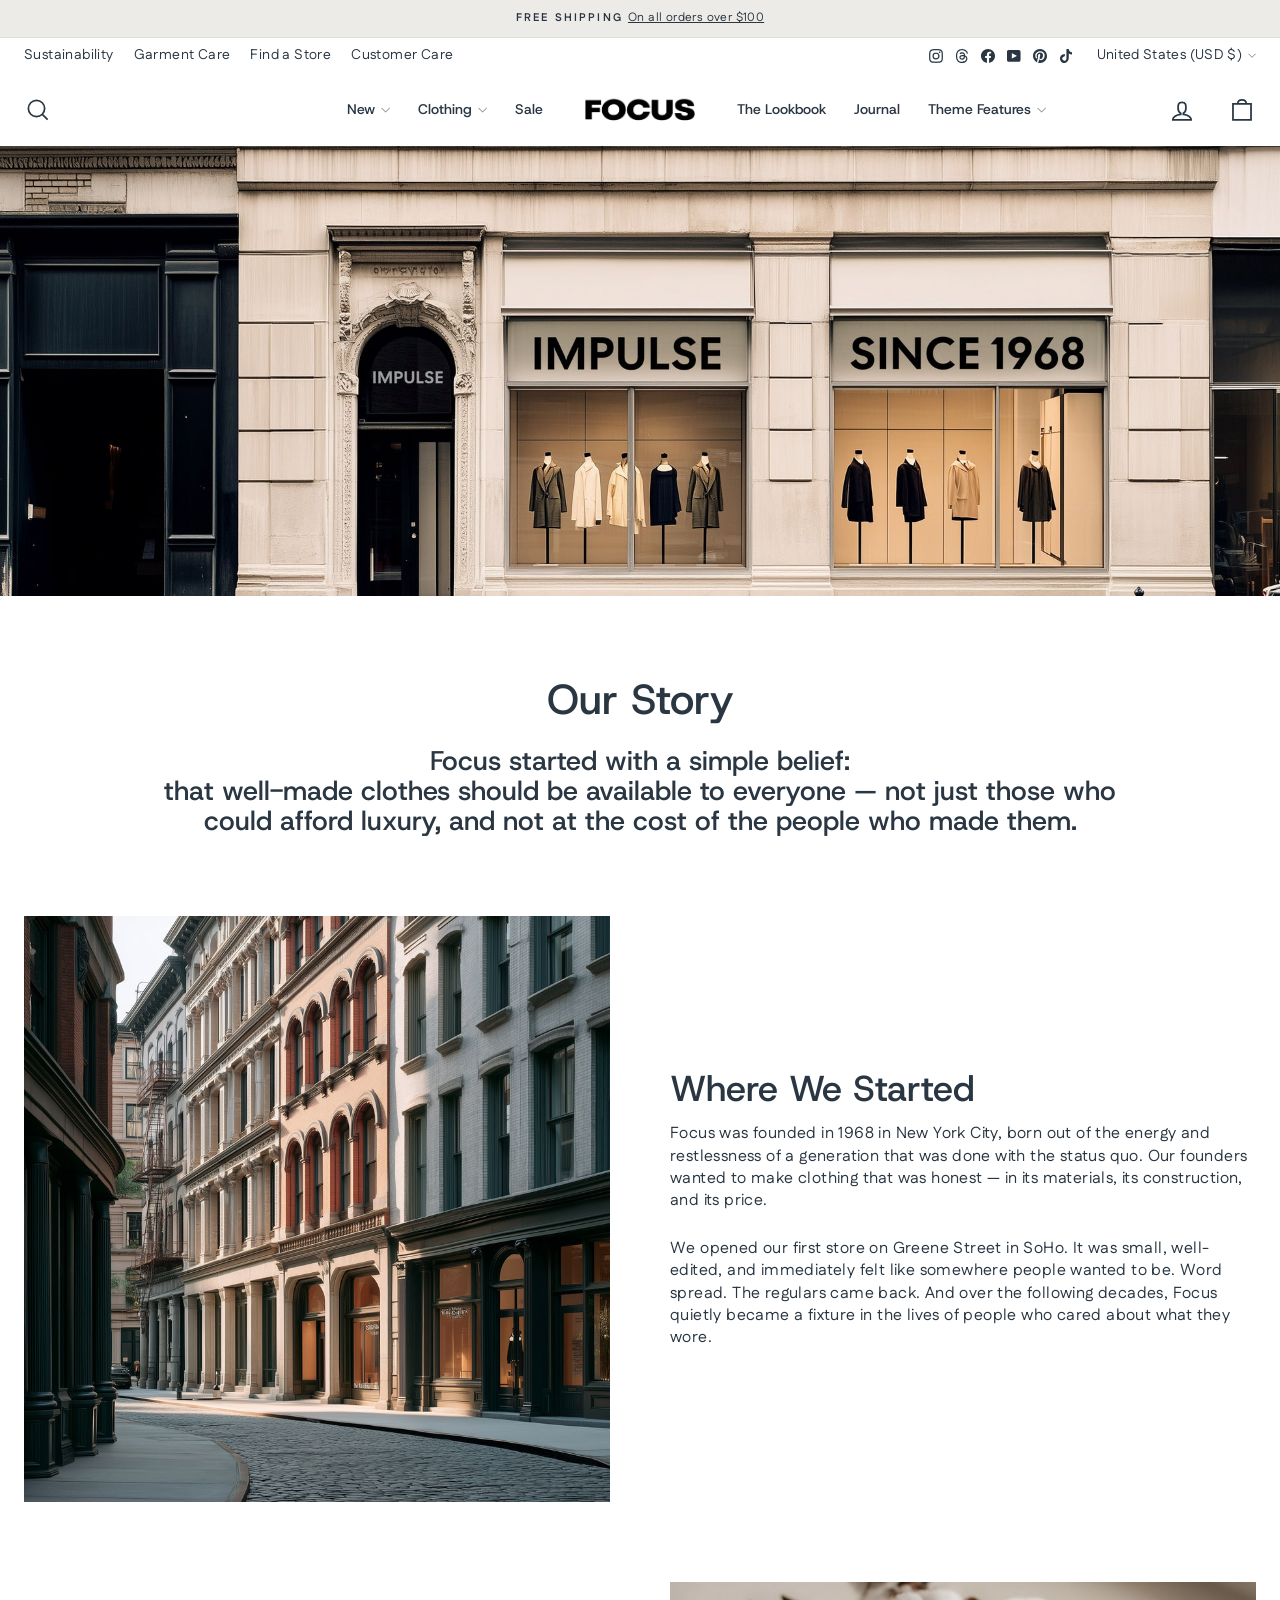
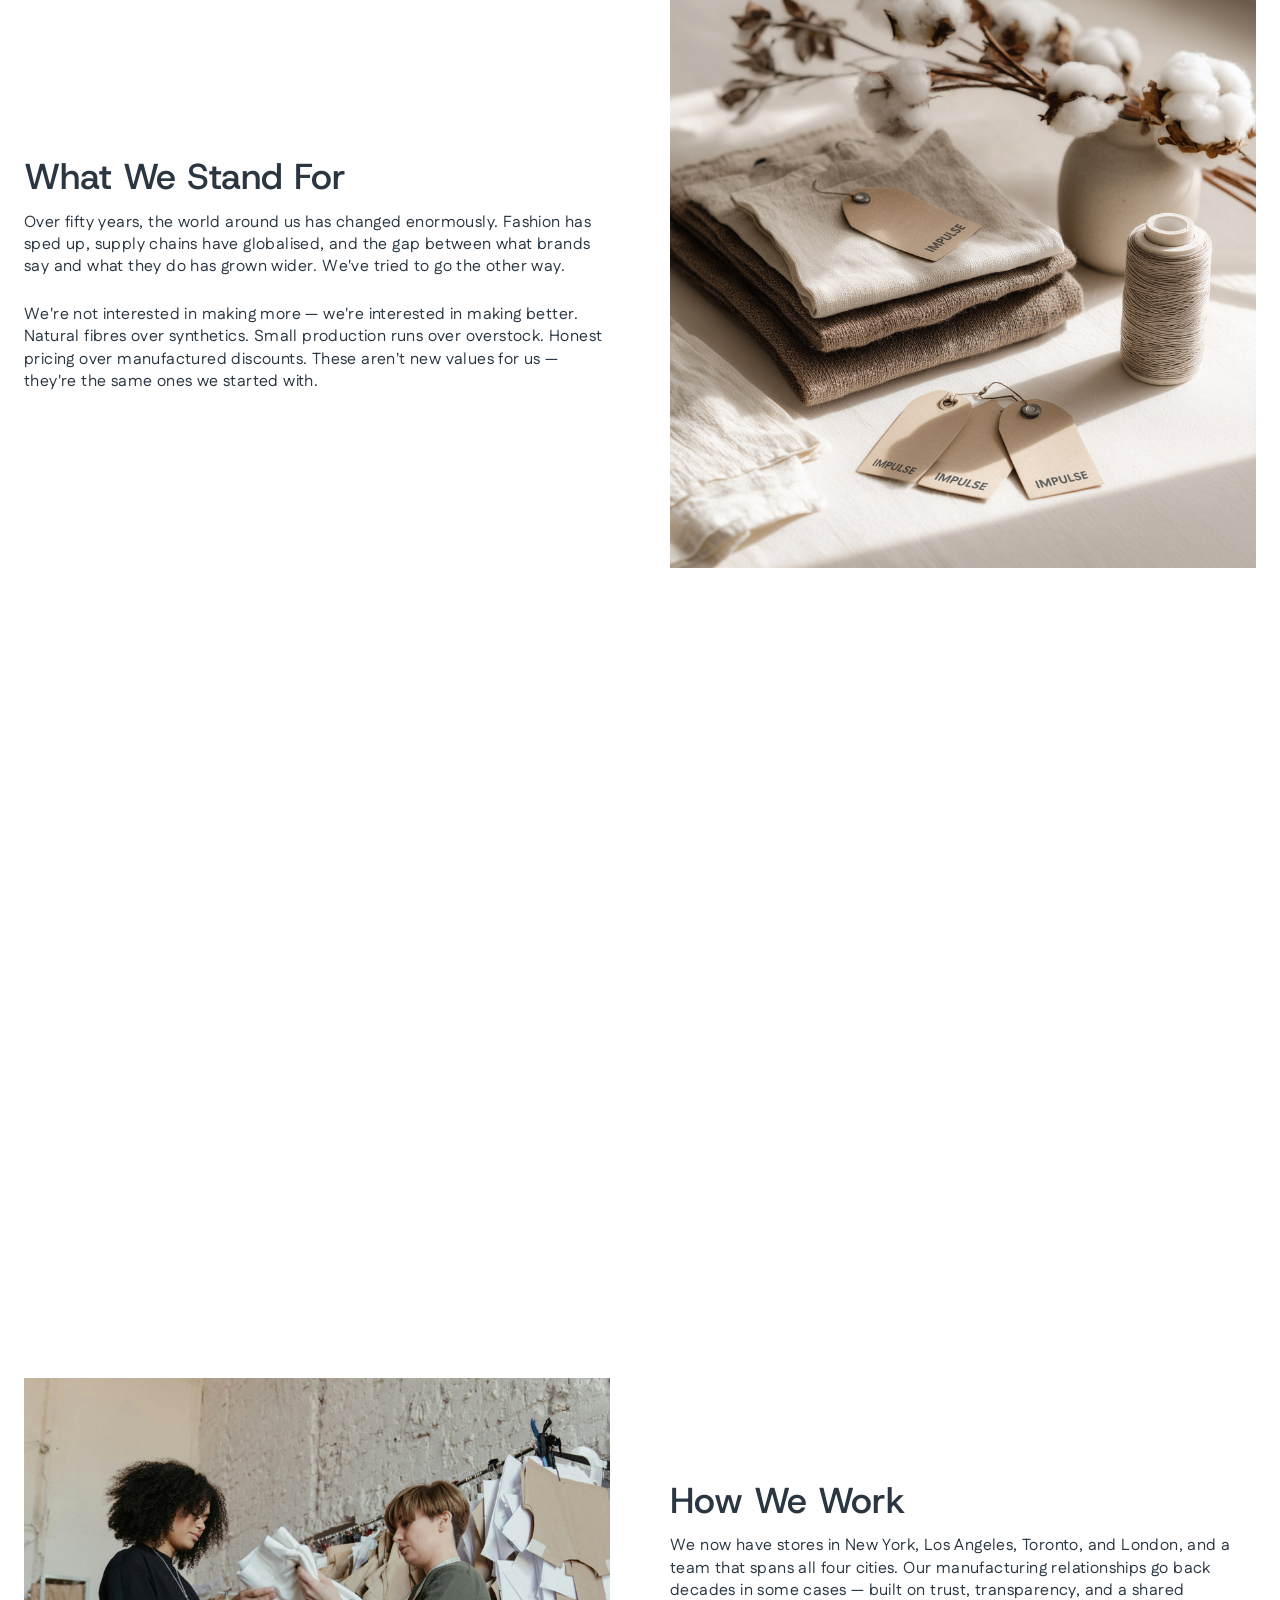
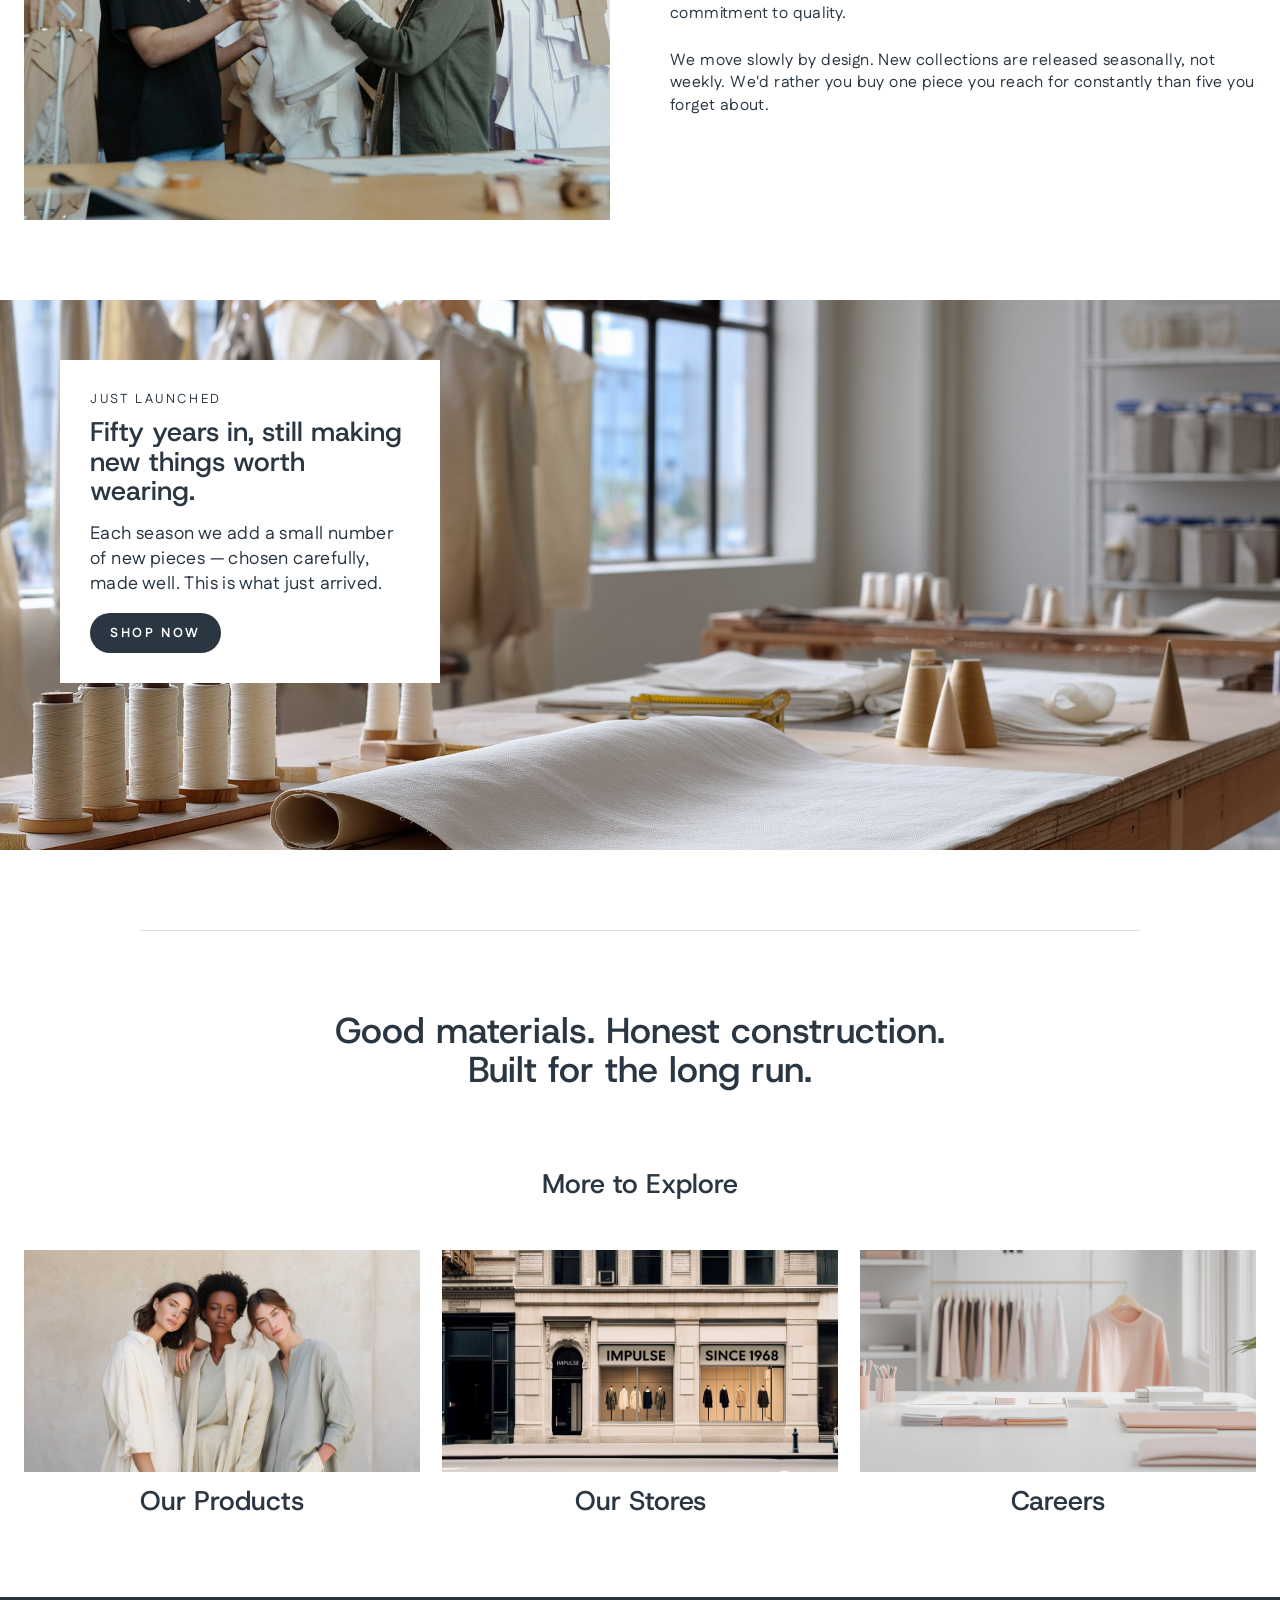
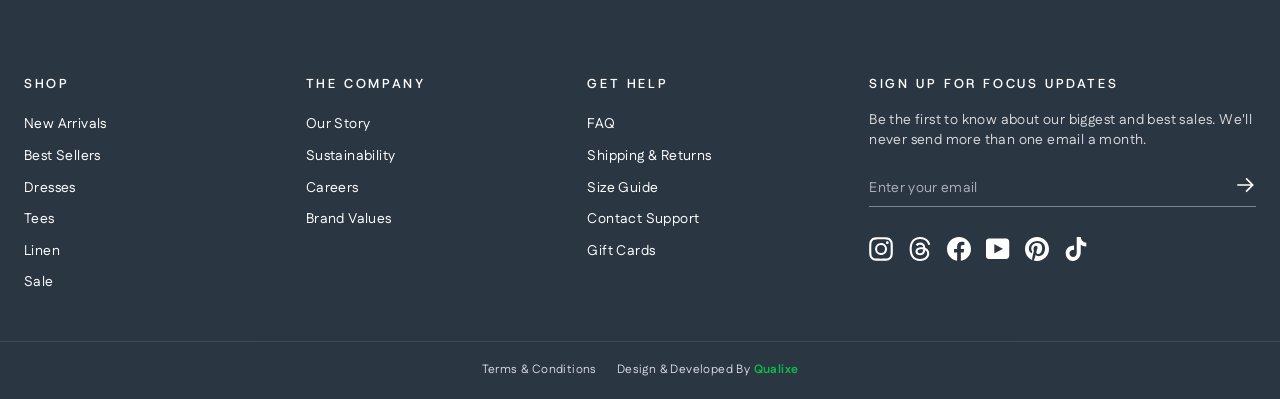
==== commit 7518a861: "fixed all issues" ====
--- a/about.html
+++ b/about.html
@@ -4,7 +4,7 @@
 <head>
 	<meta charset="UTF-8">
 	<meta name="viewport" content="width=device-width, initial-scale=1.0">
-	<title>Impulse | About Us</title>
+	<title>Focus | About Us</title>
 	<!-- link css -->
 	<link rel="stylesheet" href="./assets/css/swiper-bundle.min.css">
 	<link rel="stylesheet" href="./assets/css/style.css">
@@ -232,8 +232,8 @@
 				</div>
 
 				<a href="./index.html" class="header__logo">
-					<img src="./assets/images/logo/logo.png" alt="Impulse" class="header__logo-img header__logo-img--dark">
-					<img src="./assets/images/logo/logo-white.png" alt="Impulse" class="header__logo-img header__logo-img--light">
+					<img src="./assets/images/logo/logo.png" alt="Focus" class="header__logo-img header__logo-img--dark">
+					<img src="./assets/images/logo/logo-white.png" alt="Focus" class="header__logo-img header__logo-img--light">
 				</a>
 
 				<div class="header__side header__side--right">
@@ -253,7 +253,7 @@
 											<div class="megamenu__columns megamenu__columns--narrow">
 												<div class="megamenu__col">
 													<span class="megamenu__col-title">Presets</span>
-													<a href="#">Impulse</a>
+													<a href="#">Focus</a>
 													<a href="#">Apothecary</a>
 													<a href="#">Dune</a>
 													<a href="#">Terrain</a>
@@ -269,7 +269,7 @@
 											</div>
 											<div class="megamenu__promos megamenu__promos--single">
 												<a href="collections.html" class="megamenu__promo">
-													<img src="./assets/images/hero/hero-main.jpg" alt="Impulse Theme">
+													<img src="./assets/images/hero/hero-main.jpg" alt="Focus Theme">
 												</a>
 											</div>
 										</div>
@@ -286,7 +286,7 @@
 								<path d="M47.16 28.58A18.58 18.58 0 1 1 28.58 10a18.58 18.58 0 0 1 18.58 18.58ZM54 54 41.94 42"></path>
 							</svg>
 						</button>
-						<button class="header__icon-btn only-desktop" aria-label="Account">
+						<button class="header__icon-btn header__account-btn only-desktop" aria-label="Account">
 							<svg class="icon icon-user" viewBox="0 0 64 64" fill="none" xmlns="http://www.w3.org/2000/svg">
 								<path
 									d="M35 39.84v-2.53c3.3-1.91 6-6.66 6-11.41 0-7.63 0-13.82-9-13.82s-9 6.19-9 13.82c0 4.75 2.7 9.51 6 11.41v2.53c-10.18.85-18 6-18 12.16h42c0-6.19-7.82-11.31-18-12.16Z" />
@@ -297,7 +297,7 @@
 								<path d="M11.375 17.863h41.25v36.75h-41.25z" />
 								<path d="M22.25 18c0-7.105 4.35-9 9.75-9s9.75 1.895 9.75 9" />
 							</svg>
-							<span class="header__cart-count">0</span>
+							<span class="header__cart-count"></span>
 						</button>
 					</div>
 				</div>
@@ -343,7 +343,7 @@
 	</header>
 	<nav class="mobile-nav" id="mobileNav">
 		<div class="mobile-nav__header">
-			<img src="./assets/images/logo/logo.png" alt="Impulse" class="mobile-nav__logo">
+			<img src="./assets/images/logo/logo.png" alt="Focus" class="mobile-nav__logo">
 			<button class="mobile-nav__close" id="mobileNavClose" aria-label="Close menu">
 				<svg viewBox="0 0 20 20" fill="none" xmlns="http://www.w3.org/2000/svg">
 					<path d="M4 4l12 12M16 4L4 16" stroke="currentColor" stroke-width="1.4" />
@@ -542,7 +542,7 @@
 									</svg>
 								</summary>
 								<ul class="mobile-nav__grandchild">
-									<li><a href="#">Impulse</a></li>
+									<li><a href="#">Focus</a></li>
 									<li><a href="#">Apothecary</a></li>
 									<li><a href="#">Dune</a></li>
 									<li><a href="#">Terrain</a></li>
@@ -631,11 +631,6 @@
 			</div>
 
 			<div class="cart-drawer__items" id="cartItems"></div>
-
-			<div class="cart-drawer__note-wrap" id="cartNoteWrap" hidden>
-				<label for="cartNote" class="cart-drawer__note-label">Order note</label>
-				<textarea id="cartNote" class="cart-drawer__note"></textarea>
-			</div>
 		</div>
 
 		<div class="cart-drawer__footer" id="cartFooter" hidden>
@@ -666,7 +661,7 @@
 		<!-- about intro start -->
 		<section class="about-intro reveal">
 			<h1>Our Story</h1>
-			<p>Impulse started with a simple belief: <br>that well-made clothes should be available to everyone — not
+			<p>Focus started with a simple belief: <br>that well-made clothes should be available to everyone — not
 				just those who could afford luxury, and not at the cost of the people who made them.</p>
 		</section>
 		<!-- about intro end -->
@@ -678,12 +673,12 @@
 			</div>
 			<div class="about-feature__text reveal">
 				<h2>Where We Started</h2>
-				<p>Impulse was founded in 1968 in New York City, born out of the energy and restlessness of a
+				<p>Focus was founded in 1968 in New York City, born out of the energy and restlessness of a
 					generation that was done with the status quo. Our founders wanted to make clothing that was
 					honest — in its materials, its construction, and its price.</p>
 				<p>We opened our first store on Greene Street in SoHo. It was small, well-edited, and immediately
 					felt like somewhere people wanted to be. Word spread. The regulars came back. And over the
-					following decades, Impulse quietly became a fixture in the lives of people who cared about what
+					following decades, Focus quietly became a fixture in the lives of people who cared about what
 					they wore.</p>
 			</div>
 		</section>
@@ -768,11 +763,11 @@
 					<img src="./assets/images/about/x3-collection-banner.jpg" alt="">
 					<h3>Our Products</h3>
 				</a>
-				<a href="#" class="about-explore__item reveal" style="--i:1">
+				<a href="about.html" class="about-explore__item reveal" style="--i:1">
 					<img src="./assets/images/about/find-a-store-banner.jpg" alt="">
 					<h3>Our Stores</h3>
 				</a>
-				<a href="#" class="about-explore__item reveal" style="--i:2">
+				<a href="career.html" class="about-explore__item reveal" style="--i:2">
 					<img src="./assets/images/about/careers-banner.jpg" alt="">
 					<h3>Careers</h3>
 				</a>
@@ -838,7 +833,7 @@
 			</div>
 			<div class="footer__col footer__newsletter">
 				<details class="footer__accordion" open>
-					<summary class="footer__col-heading">Sign up for Impulse updates
+					<summary class="footer__col-heading">Sign up for Focus updates
 						<svg class="chevron footer__accordion-chevron" viewBox="0 0 28 16" fill="none"
 							xmlns="http://www.w3.org/2000/svg">
 							<path d="m1.57 1.59 12.76 12.77L27.1 1.59" stroke-width="2" stroke="currentColor" fill="none" />
--- a/assets/css/style.css
+++ b/assets/css/style.css
@@ -105,6 +105,8 @@
 
   /* typography scale (mobile values; desktop overrides below) */
   --type-base-size: 15px;
+  --btn-shift: 1.5px;
+  --pill-shift: 1.65px;
   --type-base-spacing: .025em;
   --type-base-line-height: 1.4;
   --type-header-weight: 500;
@@ -134,6 +136,7 @@
 @media (min-width: 769px) {
   :root {
     --type-base-size: 16px;
+    --btn-shift: .75px;
     --type-h1-size: 42px;
     --type-h2-size: 36px;
     --type-h3-size: 27px;
@@ -239,7 +242,7 @@
 
 .btn {
   display: inline-block;
-  padding: 13px 30px;
+  padding: calc(13px + var(--btn-shift)) 30px calc(13px - var(--btn-shift));
   background-color: var(--black);
   color: var(--white);
   border: 1px solid var(--black);
@@ -511,8 +514,8 @@
 
 .header__main-inner {
   position: relative;
-  padding-top: 20px;
-  padding-bottom: 20px;
+  padding-top: 14px;
+  padding-bottom: 14px;
   display: flex;
   align-items: center;
   justify-content: space-between;
@@ -537,7 +540,6 @@
 .header__icons {
   display: flex;
   align-items: center;
-  gap: 18px;
 }
 
 .header__logo {
@@ -622,20 +624,62 @@
   transform: scaleX(1);
 }
 
+/* header icons: same sizes as the reference (28px glyph, 30px on mobile) inside a padded tap area */
 .header__icon-btn {
   position: relative;
   background: none;
   border: none;
   color: inherit;
-  width: 20px;
-  height: 20px;
-  padding: 0;
+  padding: 7.5px 12px;
   cursor: pointer;
 }
 
 .header__icon-btn svg {
-  width: 100%;
-  height: 100%;
+  display: block;
+  width: 28px;
+  height: 28px;
+}
+
+/* pull the outer icons back so the glyph (not its padding) lines up with the container edge */
+.header__side--left .header__icon-btn {
+  margin-left: -12px;
+}
+
+.header__icons .header__icon-btn:last-child {
+  margin-right: -12px;
+}
+
+.header__account-btn {
+  padding-left: 20px;
+  padding-right: 20px;
+}
+
+.header__account-btn svg {
+  position: relative;
+  top: 1px;
+}
+
+@media (max-width: 768px) {
+  .header__icon-btn {
+    padding: 7.5px;
+  }
+
+  .header__icon-btn svg {
+    width: 30px;
+    height: 30px;
+  }
+
+  .header__side--left .header__icon-btn {
+    margin-left: -7.5px;
+  }
+
+  .header__icons .header__icon-btn:last-child {
+    margin-right: -7.5px;
+  }
+
+  .header__icons .header__icon-btn+.header__icon-btn {
+    margin-left: -4px;
+  }
 }
 
 .header__icon-btn svg.icon-search path,
@@ -648,16 +692,29 @@
   stroke-linejoin: miter;
 }
 
+/* cart dot: only while the cart has items (JS toggles .is-visible), sits on the bag's lower-right like the reference */
 .header__cart-count {
+  display: none;
   position: absolute;
-  top: -6px;
-  right: -8px;
+  top: 50%;
+  right: 12px;
+  width: 15px;
+  height: 15px;
+  box-sizing: border-box;
   background-color: var(--brand-color);
-  color: var(--white);
-  font-size: 10px;
-  line-height: 1;
-  padding: 2px 5px;
+  border: 2px solid var(--body-color);
   border-radius: 50%;
+  pointer-events: none;
+}
+
+.header__cart-count.is-visible {
+  display: block;
+}
+
+@media (max-width: 768px) {
+  .header__cart-count {
+    right: 7.5px;
+  }
 }
 
 .header__menu-toggle {
@@ -1315,7 +1372,13 @@
   cursor: pointer;
   transition: all ease .3s;
   line-height: 1;
-  padding: 2.5px 0 0;
+  padding: 1.9px 0 0;
+}
+
+@media (min-width: 769px) {
+  .cart-item__qty-btn {
+    padding-top: 2.5px;
+  }
 }
 
 .cart-item__qty-btn:hover {
@@ -1335,35 +1398,6 @@
   font-size: var(--type-base-size);
   white-space: nowrap;
   line-height: 1;
-}
-
-.cart-drawer__note-wrap {
-  padding: 4px 24px 24px;
-}
-
-.cart-drawer__note-wrap[hidden] {
-  display: none;
-}
-
-.cart-drawer__note-label {
-  display: block;
-  font-size: var(--type-accent-small);
-  font-weight: 400;
-  text-transform: uppercase;
-  letter-spacing: .2em;
-  margin-bottom: 8px;
-  line-height: 1.4;
-}
-
-.cart-drawer__note {
-  width: 100%;
-  min-height: 70px;
-  padding: 10px;
-  border: 1px solid var(--border-color);
-  border-radius: 2px;
-  font-family: var(--paragraph-font);
-  font-size: 13px;
-  resize: vertical;
 }
 
 .cart-drawer__footer {
@@ -1452,9 +1486,10 @@
     display: flex !important;
   }
 
+  /* the bigger tap areas of the icons already fill the row, so the header keeps its old height (48px) */
   .header__main-inner {
-    padding-top: 14px;
-    padding-bottom: 14px;
+    padding-top: 2.5px;
+    padding-bottom: 2.5px;
   }
 
   .header__side {
@@ -1492,12 +1527,19 @@
   }
 }
 
+@media (max-width: 768px) {
+  .header__main-inner {
+    padding-top: 1.5px;
+    padding-bottom: 1.5px;
+  }
+}
+
 @media (max-width: 575px) {
   .announcement-bar {
     height: 30px;
   }
 
-  .header {
+  .header:not(.header--solid):not(.is-stuck) {
     top: 30px;
   }
 }
@@ -1646,7 +1688,7 @@
 
 .shoppable-hero__content .btn {
   color: var(--black-pure);
-  padding: 11px 20px;
+  padding: calc(11px + var(--btn-shift)) 20px calc(11px - var(--btn-shift));
   background-color: var(--warm-bg);
   border-color: var(--warm-bg);
 }
@@ -1757,7 +1799,7 @@
   background-color: transparent;
   border: 1px solid var(--border-color);
   border-radius: var(--btn-radius);
-  padding: 8px 14px;
+  padding: calc(8px + var(--pill-shift)) 14px calc(8px - var(--pill-shift));
   transition: background-color .2s ease, color .2s ease, border-color .2s ease;
   text-align: center;
 }
@@ -1887,7 +1929,7 @@
   right: 10px;
   bottom: 10px;
   z-index: 2;
-  padding: 10px 5px;
+  padding: 11px 5px 9px;
   background-color: var(--black);
   color: var(--white);
   border: none;
@@ -2040,7 +2082,7 @@
 
 .promo-grid__content .btn {
   color: var(--black-pure);
-  padding: 11px 24px;
+  padding: calc(11px + var(--btn-shift)) 24px calc(11px - var(--btn-shift));
   background-color: var(--warm-bg);
   border-color: var(--warm-bg);
 }
@@ -2171,7 +2213,7 @@
 
 .journal-row__text .btn {
   margin-top: 15px;
-  padding: 11px 20px;
+  padding: calc(11px + var(--btn-shift)) 20px calc(11px - var(--btn-shift));
 }
 
 .journal-row__images {
@@ -2237,7 +2279,7 @@
   }
 
   .journal-row__text .btn {
-    padding: 9px 17px;
+    padding: calc(9px + var(--btn-shift)) 17px calc(9px - var(--btn-shift));
   }
 
   .journal-row__images {
@@ -2701,33 +2743,31 @@
   cursor: pointer;
 }
 
+/* footer social icons: plain white glyphs (22px, 24px on desktop) 15px apart, 30px under the email form, like the reference */
 .footer__socials {
   display: flex;
-  gap: 12px;
+  flex-wrap: wrap;
+  gap: 15px;
+  margin-top: 30px;
 }
 
 .footer__socials a {
-  display: flex;
-  align-items: center;
-  justify-content: center;
-  width: 34px;
-  height: 34px;
-  border-radius: 50%;
-  background: none;
-  border: 1px solid rgba(var(--white-rgb), .4);
+  display: block;
   color: var(--white);
-  transition: all ease .3s;
-}
-
-.footer__socials a:hover {
-  color: var(--brand-color);
-  background-color: var(--white);
 }
 
 .footer__socials svg {
-  width: 15px;
-  height: 15px;
+  display: block;
+  width: 22px;
+  height: 22px;
   fill: currentColor;
+}
+
+@media (min-width: 769px) {
+  .footer__socials svg {
+    width: 24px;
+    height: 24px;
+  }
 }
 
 .footer__bottom {
@@ -2948,7 +2988,7 @@
 .product-modal__size-option {
   min-width: 36px;
   height: 36px;
-  padding: 0 6px;
+  padding: 1px 6px 0;
   display: flex;
   align-items: center;
   justify-content: center;
@@ -2964,7 +3004,7 @@
 
 @media (min-width: 769px) {
   .product-modal__size-option {
-    padding-top: 2.5px;
+    padding-top: 3.1px;
   }
 }
 
@@ -3140,6 +3180,44 @@
   padding-bottom: 18px;
 }
 
+/* product page accordion: one bordered box with a divider between the rows (same as the reference);
+   scoped to .product-page so the quick-view modal keeps its own look */
+.product-page .product-modal__accordions {
+  margin-top: 17px;
+  border-top: 1px solid var(--border-color);
+  border-right: 1px solid var(--border-color);
+  border-left: 1px solid var(--border-color);
+}
+
+.product-page .product-modal__accordion-heading {
+  padding: 15px;
+}
+
+.product-page .product-modal__accordion-chevron {
+  width: 12px;
+  height: 12px;
+  color: var(--black-pure);
+}
+
+.product-page .product-modal__accordion[open]>.product-modal__accordion-content {
+  border-bottom: 1px solid var(--border-color);
+}
+
+.product-page .product-modal__accordion-content p {
+  padding: 0 20px 20px;
+}
+
+@media (max-width: 768px) {
+  .product-page .product-modal__accordion-heading {
+    padding: 12px;
+  }
+
+  .product-page .product-modal__accordion-chevron {
+    width: 10px;
+    height: 10px;
+  }
+}
+
 .product-modal__share {
   display: flex;
   gap: 20px;
@@ -3420,7 +3498,7 @@
   background-color: transparent;
   border: 1px solid rgba(var(--black-rgb), .2);
   border-radius: var(--btn-radius);
-  padding: 8px 16px;
+  padding: 9.15px 16px 6.85px;
   font-size: 12px;
   font-weight: 400;
   text-transform: uppercase;
@@ -3464,7 +3542,7 @@
   background-color: var(--white);
   border: 1px solid var(--border-color);
   border-radius: var(--btn-radius);
-  padding: 0 20px;
+  padding: 4.6px 20px 0;
   font-size: 16px;
   font-family: var(--paragraph-font);
   text-transform: uppercase;
@@ -4057,7 +4135,7 @@
   background-color: transparent;
   color: var(--white);
   border: 2px solid var(--white);
-  padding: 11px 20px;
+  padding: calc(11px + var(--btn-shift)) 20px calc(11px - var(--btn-shift));
 }
 
 .about-video-hero__btn svg {
@@ -4115,7 +4193,7 @@
   background-color: var(--black);
   color: var(--white);
   border: none;
-  padding: 11px 20px;
+  padding: calc(11px + var(--btn-shift)) 20px calc(11px - var(--btn-shift));
 }
 
 .about-quote {
@@ -4584,7 +4662,7 @@
   display: inline-flex;
   align-items: center;
   gap: 10px;
-  padding: 15px 25px;
+  padding: calc(15px + var(--btn-shift)) 25px calc(15px - var(--btn-shift));
 }
 
 .article-page__back-btn svg {
@@ -4609,7 +4687,7 @@
   color: var(--heading-text-color);
   border: 1px solid var(--border-color);
   border-radius: var(--btn-radius);
-  padding: 8px 14px;
+  padding: calc(8px + var(--pill-shift)) 14px calc(8px - var(--pill-shift));
   font-size: 12px;
   font-weight: 400;
   text-transform: uppercase;
@@ -4646,7 +4724,7 @@
   .article-page__back-btn {
     width: 100%;
     justify-content: center;
-    padding: 20px 17px;
+    padding: calc(20px + var(--btn-shift)) 17px calc(20px - var(--btn-shift));
   }
 
   .article-related {
@@ -4812,7 +4890,7 @@
   align-items: center;
   gap: 10px;
   flex-shrink: 0;
-  padding: 14px 26px;
+  padding: 15px 26px 13px;
   border: 1px solid var(--border-color);
   border-radius: var(--btn-radius);
   background-color: transparent;
@@ -4971,7 +5049,7 @@
 }
 
 .faq-page__cta .btn {
-  padding: 15px 34px;
+  padding: calc(15px + var(--btn-shift)) 34px calc(15px - var(--btn-shift));
 }
 
 @media (max-width: 900px) {
@@ -4990,7 +5068,7 @@
   }
 
   .faq-page__tab {
-    padding: 11px 18px;
+    padding: calc(11px + var(--pill-shift)) 18px calc(11px - var(--pill-shift));
     font-size: 12px;
   }
 
@@ -5100,7 +5178,7 @@
   align-items: center;
   gap: 10px;
   flex-shrink: 0;
-  padding: 14px 26px;
+  padding: 15px 26px 13px;
   border: 1px solid var(--border-color);
   border-radius: var(--btn-radius);
   background-color: transparent;
@@ -5203,7 +5281,7 @@
   color: var(--heading-text-color);
   border: 1px solid var(--border-color);
   border-radius: var(--btn-radius);
-  padding: 10px 18px;
+  padding: calc(10px + var(--pill-shift)) 18px calc(10px - var(--pill-shift));
   transition: background-color .2s ease, color .2s ease, border-color .2s ease;
   text-align: center;
 }
@@ -5274,7 +5352,7 @@
   }
 
   .store-page__tab {
-    padding: 11px 18px;
+    padding: calc(11px + var(--pill-shift)) 18px calc(11px - var(--pill-shift));
     font-size: 12px;
   }
 
@@ -5331,7 +5409,7 @@
   align-items: center;
   gap: 10px;
   flex-shrink: 0;
-  padding: 14px 26px;
+  padding: 15px 26px 13px;
   border: 1px solid var(--border-color);
   border-radius: var(--btn-radius);
   background-color: transparent;
@@ -5489,12 +5567,12 @@
 }
 
 .policy-page__cta .btn {
-  padding: 15px 34px;
+  padding: calc(15px + var(--btn-shift)) 34px calc(15px - var(--btn-shift));
 }
 
 .policy-page__cta-link {
   display: inline-block;
-  padding: 15px 34px;
+  padding: calc(15px + var(--pill-shift)) 34px calc(15px - var(--pill-shift));
   border: 1px solid var(--black);
   border-radius: var(--btn-radius);
   font-size: 12px;
@@ -5523,7 +5601,7 @@
   }
 
   .policy-page__tab {
-    padding: 11px 18px;
+    padding: calc(11px + var(--pill-shift)) 18px calc(11px - var(--pill-shift));
     font-size: 12px;
   }
 
@@ -5603,7 +5681,7 @@
 }
 
 .terms-page__nav-link {
-  padding: 9px 18px;
+  padding: calc(9px + var(--pill-shift)) 18px calc(9px - var(--pill-shift));
   border: 1px solid var(--border-color);
   border-radius: var(--btn-radius);
   font-size: 12px;
@@ -5793,7 +5871,7 @@
   display: inline-flex;
   align-items: center;
   gap: 6px;
-  padding: 12px 26px;
+  padding: calc(12px + var(--btn-shift)) 26px calc(12px - var(--btn-shift));
   border: 1px solid var(--border-color);
   border-radius: var(--btn-radius);
   font-size: var(--type-btn-size);
@@ -5833,7 +5911,7 @@
 }
 
 .career-page__cta .btn {
-  padding: 15px 34px;
+  padding: calc(15px + var(--btn-shift)) 34px calc(15px - var(--btn-shift));
 }
 
 @media (max-width: 900px) {
@@ -5995,7 +6073,7 @@
 }
 
 .sustainability-page__cta .btn {
-  padding: 15px 34px;
+  padding: calc(15px + var(--btn-shift)) 34px calc(15px - var(--btn-shift));
 }
 
 @media (max-width: 900px) {
